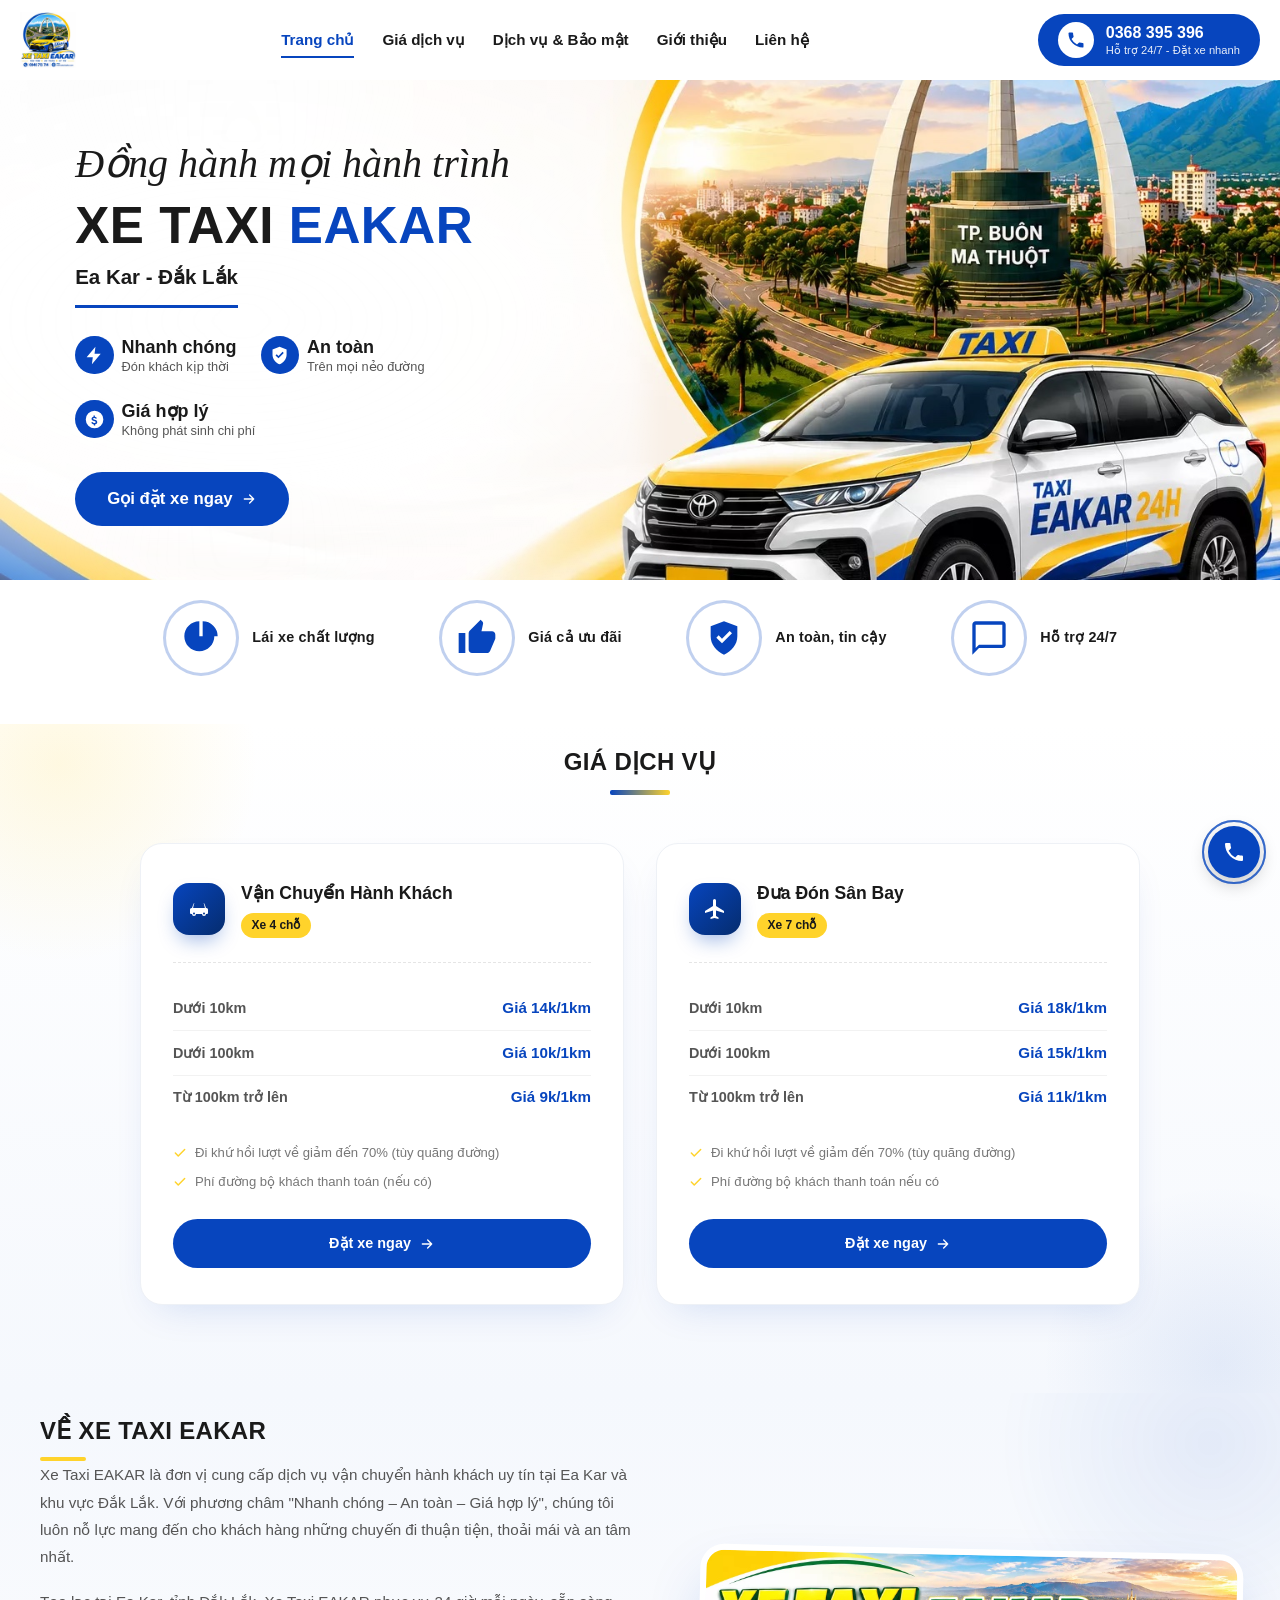
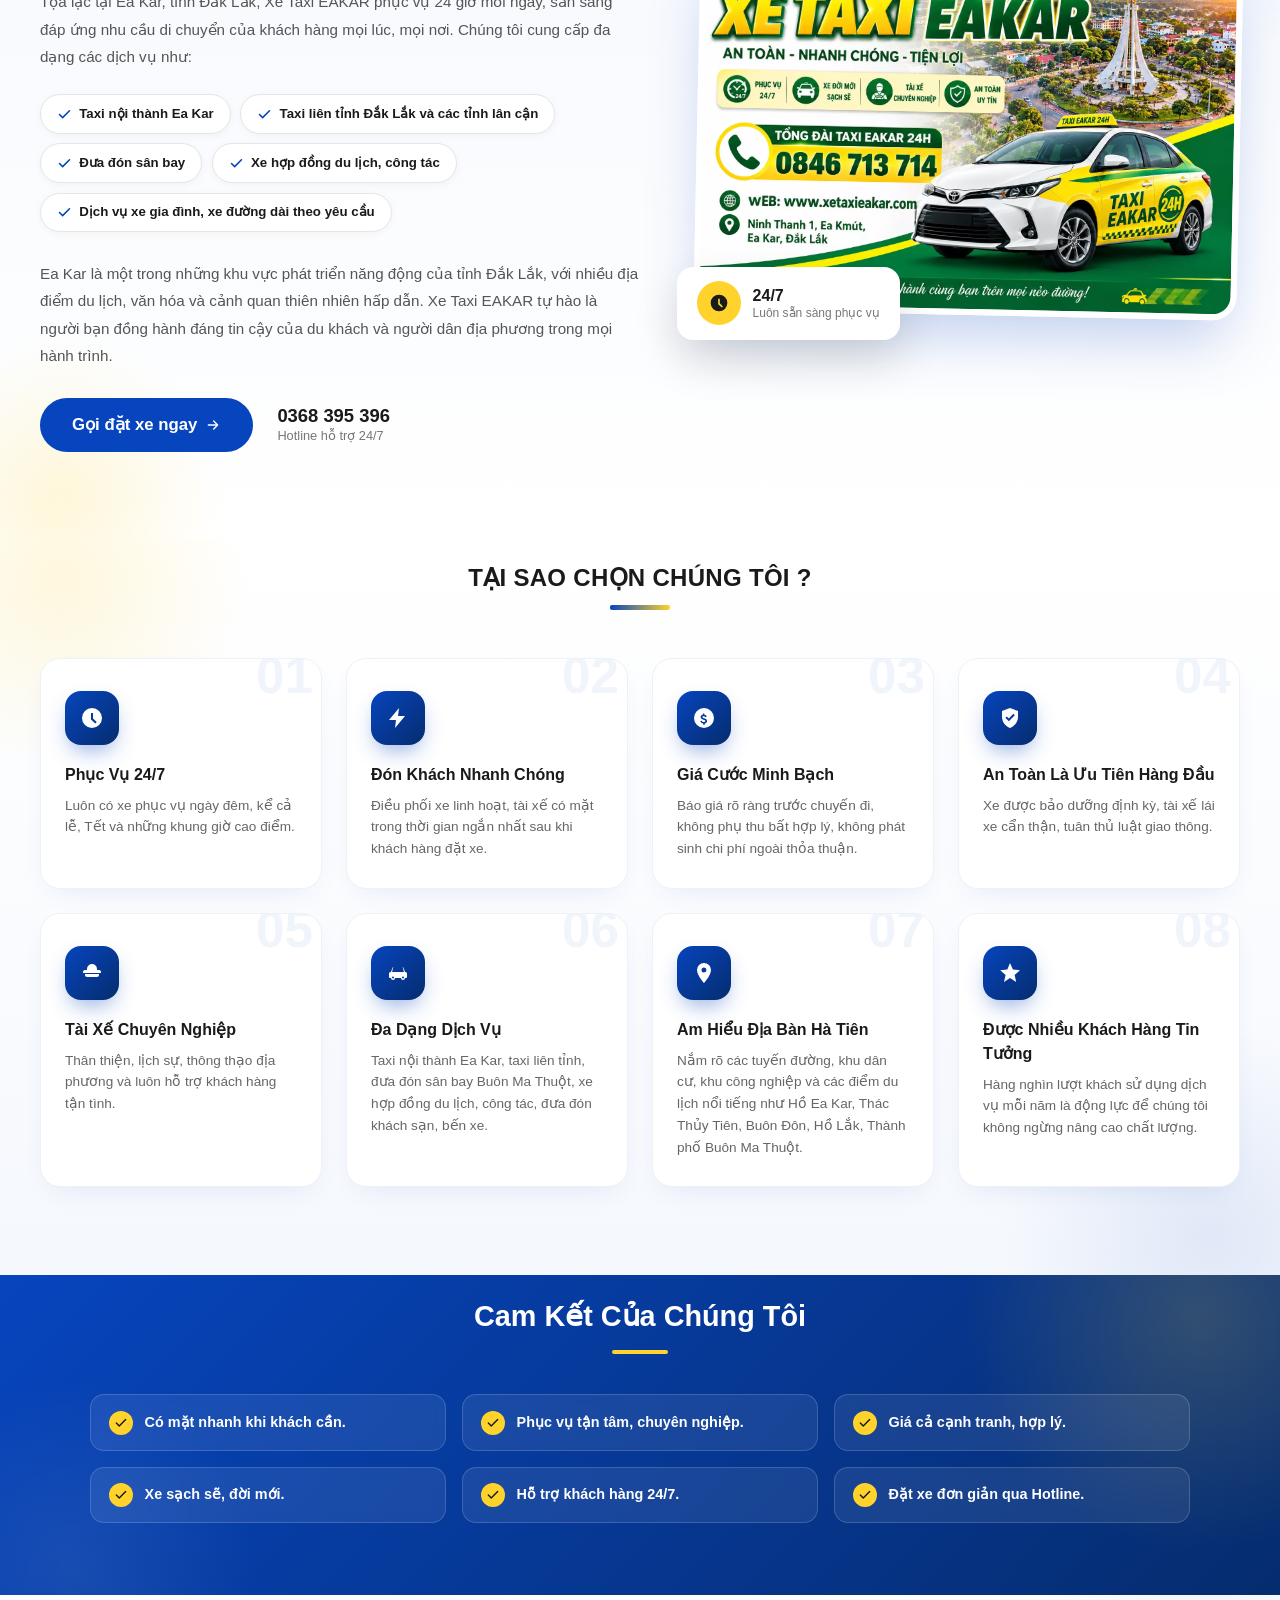
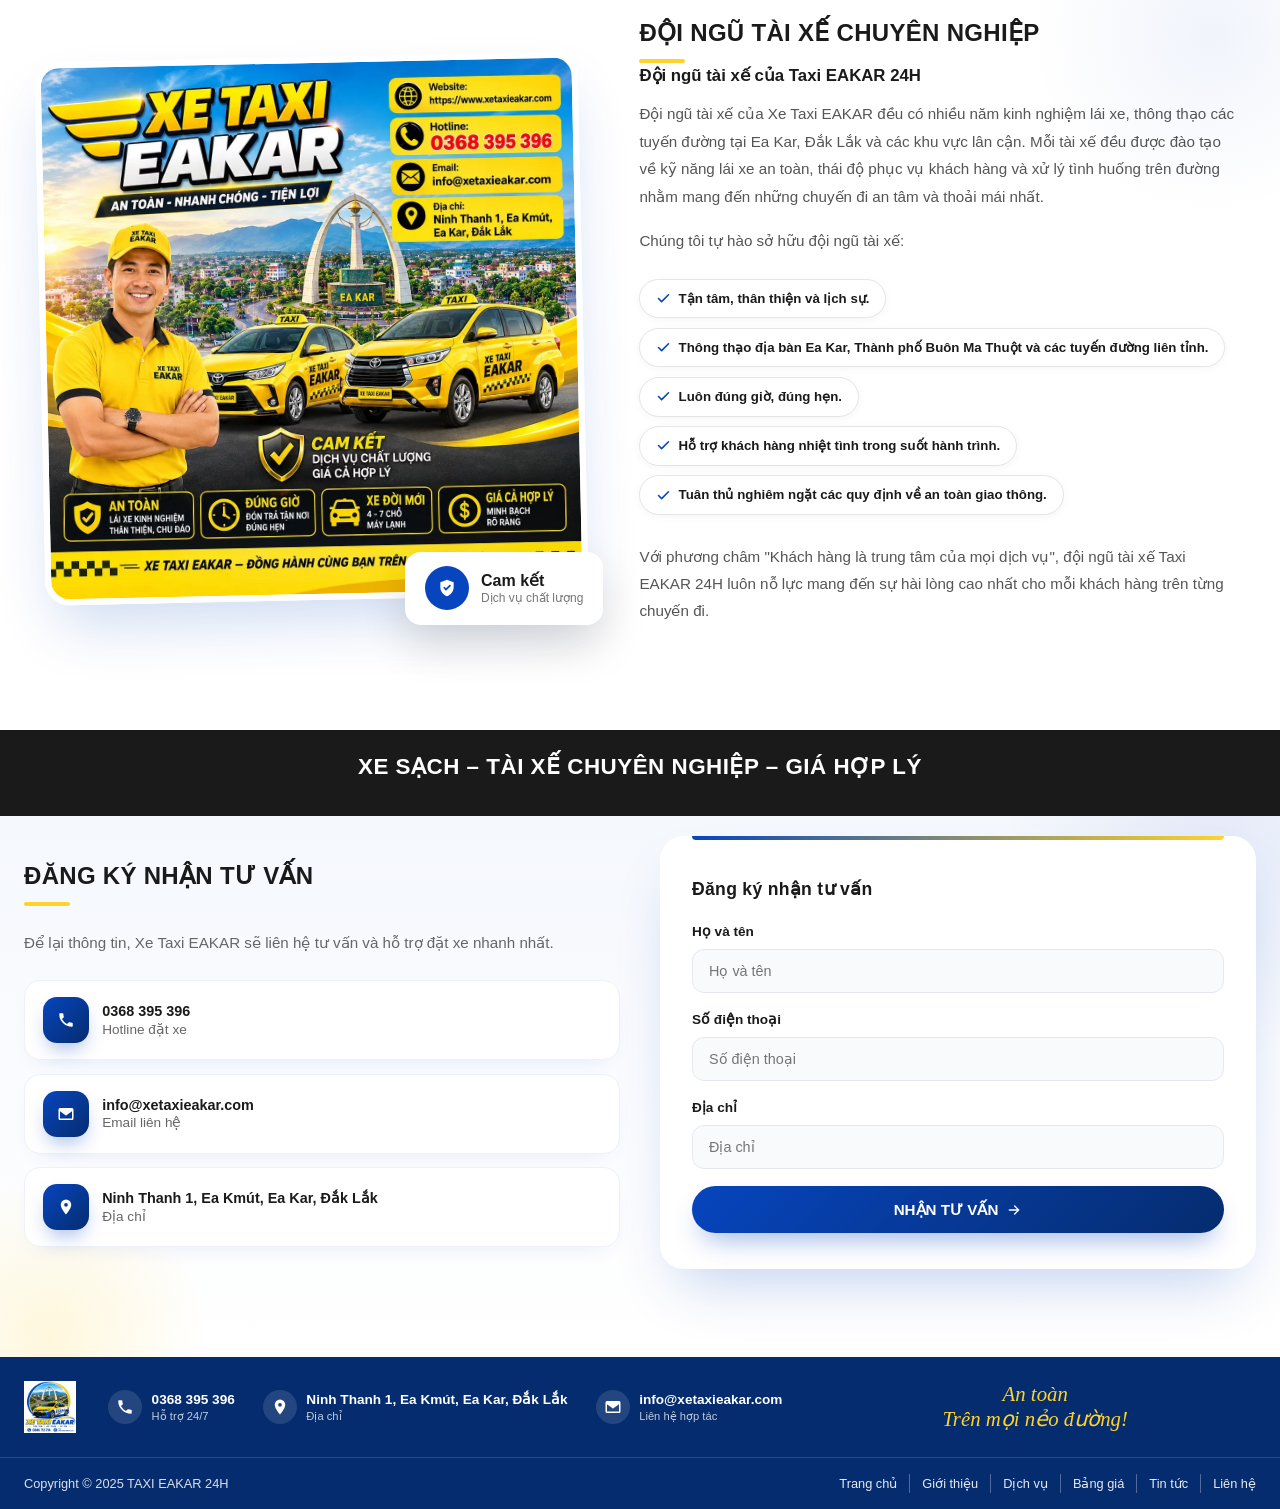
==== html/index.html @ 2fc4f5da "refactor: update navigation links to clean URLs and add Vercel configuration" ====
<!DOCTYPE html>
<html lang="vi">
<head>
  <meta charset="UTF-8">
  <meta name="viewport" content="width=device-width, initial-scale=1.0">
  <title>Xe Taxi Eakar - Đặt Xe Nhanh 24/7 | Taxi Gò Công</title>
  <meta name="description" content="Xe Taxi Eakar cung cấp dịch vụ taxi giá rẻ, taxi nội thành, taxi liên tỉnh, đưa đón sân bay và xe hợp đồng tại Ea Kar, Đắk Lắk. Phục vụ 24/7 với đội ngũ tài xế chuyên nghiệp, xe sạch sẽ, giá cước minh bạch. Gọi ngay 0368 395 396 để đặt xe nhanh chóng và an toàn.">
  <link rel="icon" href="assets/icons/favicon.ico" sizes="any">
  <link rel="icon" type="image/png" sizes="32x32" href="assets/icons/favicon-32x32.png">
  <link rel="icon" type="image/png" sizes="16x16" href="assets/icons/favicon-16x16.png">
  <link rel="stylesheet" href="style.css">
</head>
<body>

  <!-- ==========================================
       HEADER — Taxi Gò Công (taxigocongdongthap.com), exact reproduction
       ========================================== -->
  <header class="site-header">
    <div class="header-inner">
      <a href="/" class="logo">
        <img
          src="assets/icons/logo-xetaxieakar.png"
          alt="Xe Taxi Eakar"
          class="logo-icon"
        />
      </a>

      <nav class="main-nav" id="main-nav">
        <button type="button" class="nav-close" aria-label="Đóng menu">
          <svg viewBox="0 0 24 24" width="20" height="20" fill="none" stroke="currentColor" stroke-width="2" stroke-linecap="round"><path d="M6 6l12 12M18 6L6 18"></path></svg>
        </button>
        <ul>
          <li><a href="#" class="active">Trang chủ</a></li>
          <li><a href="/gia-dich-vu">Giá dịch vụ</a></li>
          <li><a href="/dich-vu-bao-mat">Dịch vụ &amp; Bảo mật</a></li>
          <li><a href="/gioi-thieu">Giới thiệu</a></li>
          <li><a href="/lien-he">Liên hệ</a></li>
        </ul>
      </nav>

      <div class="nav-overlay" id="navOverlay"></div>

      <a href="tel:0368395396" class="contact-btn">
        <span class="contact-icon">
          <svg viewBox="0 0 24 24" width="20" height="20" fill="currentColor" aria-hidden="true">
            <path d="M6.62 10.79a15.05 15.05 0 0 0 6.59 6.59l2.2-2.2a1 1 0 0 1 1.01-.24 11.36 11.36 0 0 0 3.57.57 1 1 0 0 1 1 1V20a1 1 0 0 1-1 1A17 17 0 0 1 3 4a1 1 0 0 1 1-1h3.5a1 1 0 0 1 1 1 11.36 11.36 0 0 0 .57 3.57 1 1 0 0 1-.25 1.01z" />
          </svg>
        </span>
        <span class="contact-text">
          <strong>0368 395 396</strong>
          <small>Hỗ trợ 24/7 - Đặt xe nhanh</small>
        </span>
      </a>

      <a href="tel:0368395396" class="contact-btn-mobile" aria-label="Gọi 0368 395 396">
        <svg viewBox="0 0 24 24" width="18" height="18" fill="currentColor" aria-hidden="true">
          <path d="M6.62 10.79a15.05 15.05 0 0 0 6.59 6.59l2.2-2.2a1 1 0 0 1 1.01-.24 11.36 11.36 0 0 0 3.57.57 1 1 0 0 1 1 1V20a1 1 0 0 1-1 1A17 17 0 0 1 3 4a1 1 0 0 1 1-1h3.5a1 1 0 0 1 1 1 11.36 11.36 0 0 0 .57 3.57 1 1 0 0 1-.25 1.01z" />
        </svg>
        <span class="contact-btn-mobile-text">0368 395 396</span>
      </a>

      <button class="nav-toggle" type="button" aria-label="Mở menu" aria-controls="main-nav" aria-expanded="false">
        <svg viewBox="0 0 24 24" width="24" height="24" fill="currentColor" aria-hidden="true">
          <path d="M3 6h18v2H3zM3 11h18v2H3zM3 16h18v2H3z" />
        </svg>
      </button>
    </div>
  </header>

  <!-- ==========================================
       MAIN CONTENT — Xe Taxi Eakar content (xetaxieakar.com), styled with Taxi Gò Công's design
       ========================================== -->
  <main>

    <section class="eakar-hero">
      <div class="hero-inner">
        <div class="hero-content">
          <span class="hero-kicker">Đồng hành mọi hành trình</span>
          <h1 class="hero-title">
            <span class="hero-title-dark">XE TAXI</span>
            <span class="hero-title-primary">EAKAR</span>
          </h1>
          <span class="hero-subtitle">Ea Kar - Đắk Lắk</span>

          <div class="hero-features">
            <div class="hero-feature">
              <span class="hero-feature-icon">
                <svg viewBox="0 0 24 24" fill="currentColor" aria-hidden="true">
                  <path d="M13 2L3 14h7l-1 8 10-12h-7l1-8z" />
                </svg>
              </span>
              <span class="hero-feature-text">
                <strong>Nhanh chóng</strong>
                <span>Đón khách kịp thời</span>
              </span>
            </div>
            <div class="hero-feature">
              <span class="hero-feature-icon">
                <svg viewBox="0 0 24 24" fill="currentColor" aria-hidden="true">
                  <path d="M12 2l8 3v6c0 5-3.5 9-8 11-4.5-2-8-6-8-11V5l8-3zm-1.2 13.2l6-6-1.4-1.4-4.6 4.6-2-2-1.4 1.4z" />
                </svg>
              </span>
              <span class="hero-feature-text">
                <strong>An toàn</strong>
                <span>Trên mọi nẻo đường</span>
              </span>
            </div>
            <div class="hero-feature">
              <span class="hero-feature-icon">
                <svg viewBox="0 0 24 24" fill="currentColor" aria-hidden="true">
                  <path d="M12 2a10 10 0 1 0 0 20 10 10 0 0 0 0-20zm.75 15.5v1.25h-1.5V17.5c-1.36-.18-2.5-.94-2.99-2.16l1.4-.58c.34.79 1.06 1.24 2.09 1.24.9 0 1.55-.4 1.55-1.08 0-.65-.5-.94-1.79-1.28-1.72-.45-2.9-1.06-2.9-2.62 0-1.2.9-2.06 2.24-2.3V7.5h1.5v1.24c1.13.19 1.98.82 2.4 1.78l-1.37.63c-.3-.63-.86-1-1.66-1-.83 0-1.36.38-1.36.95 0 .58.5.83 1.75 1.16 1.83.48 2.94 1.13 2.94 2.72 0 1.28-.95 2.2-2.3 2.42z" />
                </svg>
              </span>
              <span class="hero-feature-text">
                <strong>Giá hợp lý</strong>
                <span>Không phát sinh chi phí</span>
              </span>
            </div>
          </div>

          <a href="tel:0368395396" class="hero-cta">
            Gọi đặt xe ngay
            <svg viewBox="0 0 24 24" width="16" height="16" fill="none" stroke="currentColor" stroke-width="2" stroke-linecap="round" stroke-linejoin="round" aria-hidden="true">
              <path d="M5 12h14M13 6l6 6-6 6" />
            </svg>
          </a>
        </div>
      </div>
    </section>


    <section class="features-strip no-overlap">
      <div class="features-strip-inner">
        <div class="feature-item">
          <span class="feature-icon">
            <svg viewBox="0 0 24 24" width="40" height="40" fill="currentColor" aria-hidden="true">
              <path d="M11 2v9h9c0 4.97-4.03 9-9 9s-9-4.03-9-9 4.03-9 9-9zm2 0a9 9 0 0 1 9 9h-9V2z" />
            </svg>
          </span>
          <span class="feature-text">
            <strong>Lái xe chất lượng</strong>
          </span>
        </div>

        <div class="feature-item">
          <span class="feature-icon">
            <svg viewBox="0 0 24 24" width="40" height="40" fill="currentColor" aria-hidden="true">
              <path d="M1 21h4V9H1v12zm22-11c0-1.1-.9-2-2-2h-6.31l.95-4.57.03-.32c0-.41-.17-.79-.44-1.06L14.17 1 7.59 7.59C7.22 7.95 7 8.45 7 9v10c0 1.1.9 2 2 2h9c.83 0 1.54-.5 1.84-1.22l3.02-7.05c.09-.23.14-.47.14-.73v-2z" />
            </svg>
          </span>
          <span class="feature-text">
            <strong>Giá cả ưu đãi</strong>
          </span>
        </div>

        <div class="feature-item">
          <span class="feature-icon">
            <svg viewBox="0 0 24 24" width="40" height="40" fill="currentColor" aria-hidden="true">
              <path d="M12 2l8 3v6c0 5-3.5 9-8 11-4.5-2-8-6-8-11V5l8-3zm-1.2 13.2l6-6-1.4-1.4-4.6 4.6-2-2-1.4 1.4z" />
            </svg>
          </span>
          <span class="feature-text">
            <strong>An toàn, tin cậy</strong>
          </span>
        </div>

        <div class="feature-item">
          <span class="feature-icon">
            <svg viewBox="0 0 24 24" width="40" height="40" fill="currentColor" aria-hidden="true">
              <path d="M20 2H4c-1.1 0-2 .9-2 2v18l4-4h14c1.1 0 2-.9 2-2V4c0-1.1-.9-2-2-2zm0 14H6l-2 2V4h16v12z" />
            </svg>
          </span>
          <span class="feature-text">
            <strong>Hỗ trợ 24/7</strong>
          </span>
        </div>
      </div>
    </section>

    <section class="price-cards" id="gia-dich-vu">
      <div class="about-inner">
        <div class="section-heading why-us-heading">
          <h2 class="section-title">GIÁ DỊCH VỤ</h2>
          <span class="section-title-bar"></span>
        </div>

        <div class="price-cards-grid">
          <div class="price-card">
            <div class="price-card-head">
              <span class="price-card-icon">
                <svg viewBox="0 0 24 24" width="24" height="24" fill="currentColor" aria-hidden="true">
                  <path d="M5 11l1.2-3.6A2 2 0 0 1 8.1 6h7.8a2 2 0 0 1 1.9 1.4L19 11h.5A1.5 1.5 0 0 1 21 12.5V16a1 1 0 0 1-1 1h-1a2 2 0 1 1-4 0H9a2 2 0 1 1-4 0H4a1 1 0 0 1-1-1v-3.5A1.5 1.5 0 0 1 4.5 11H5zm2.2-5-1.1 5h11.8l-1.1-5H7.2zM7 15.5a1 1 0 1 0 0 2 1 1 0 0 0 0-2zm10 0a1 1 0 1 0 0 2 1 1 0 0 0 0-2z" />
                </svg>
              </span>
              <div>
                <h3>Vận Chuyển Hành Khách</h3>
                <span class="price-vehicle">Xe 4 chỗ</span>
              </div>
            </div>

            <ul class="price-tiers">
              <li class="price-tier">
                <span class="price-tier-label">Dưới 10km</span>
                <span class="price-tier-value">Giá 14k/1km</span>
              </li>
              <li class="price-tier">
                <span class="price-tier-label">Dưới 100km</span>
                <span class="price-tier-value">Giá 10k/1km</span>
              </li>
              <li class="price-tier">
                <span class="price-tier-label">Từ 100km trở lên</span>
                <span class="price-tier-value">Giá 9k/1km</span>
              </li>
            </ul>

            <ul class="price-notes">
              <li>
                <svg viewBox="0 0 24 24" width="14" height="14" fill="none" stroke="currentColor" stroke-width="2.5" stroke-linecap="round" stroke-linejoin="round" aria-hidden="true"><path d="M20 6L9 17l-5-5" /></svg>
                Đi khứ hồi lượt về giảm đến 70% (tùy quãng đường)
              </li>
              <li>
                <svg viewBox="0 0 24 24" width="14" height="14" fill="none" stroke="currentColor" stroke-width="2.5" stroke-linecap="round" stroke-linejoin="round" aria-hidden="true"><path d="M20 6L9 17l-5-5" /></svg>
                Phí đường bộ khách thanh toán (nếu có)
              </li>
            </ul>

            <a href="tel:0368395396" class="price-card-cta">
              Đặt xe ngay
              <svg viewBox="0 0 24 24" width="16" height="16" fill="none" stroke="currentColor" stroke-width="2" stroke-linecap="round" stroke-linejoin="round" aria-hidden="true"><path d="M5 12h14M13 6l6 6-6 6" /></svg>
            </a>
          </div>

          <div class="price-card">
            <div class="price-card-head">
              <span class="price-card-icon">
                <svg viewBox="0 0 24 24" width="24" height="24" fill="currentColor" aria-hidden="true">
                  <path d="M21 16v-2l-8-5V3.5a1.5 1.5 0 0 0-3 0V9l-8 5v2l8-2.5V19l-2.5 1.5V22l4-1 4 1v-1.5L13 19v-5.5l8 2.5z" />
                </svg>
              </span>
              <div>
                <h3>Đưa Đón Sân Bay</h3>
                <span class="price-vehicle">Xe 7 chỗ</span>
              </div>
            </div>

            <ul class="price-tiers">
              <li class="price-tier">
                <span class="price-tier-label">Dưới 10km</span>
                <span class="price-tier-value">Giá 18k/1km</span>
              </li>
              <li class="price-tier">
                <span class="price-tier-label">Dưới 100km</span>
                <span class="price-tier-value">Giá 15k/1km</span>
              </li>
              <li class="price-tier">
                <span class="price-tier-label">Từ 100km trở lên</span>
                <span class="price-tier-value">Giá 11k/1km</span>
              </li>
            </ul>

            <ul class="price-notes">
              <li>
                <svg viewBox="0 0 24 24" width="14" height="14" fill="none" stroke="currentColor" stroke-width="2.5" stroke-linecap="round" stroke-linejoin="round" aria-hidden="true"><path d="M20 6L9 17l-5-5" /></svg>
                Đi khứ hồi lượt về giảm đến 70% (tùy quãng đường)
              </li>
              <li>
                <svg viewBox="0 0 24 24" width="14" height="14" fill="none" stroke="currentColor" stroke-width="2.5" stroke-linecap="round" stroke-linejoin="round" aria-hidden="true"><path d="M20 6L9 17l-5-5" /></svg>
                Phí đường bộ khách thanh toán nếu có
              </li>
            </ul>

            <a href="tel:0368395396" class="price-card-cta">
              Đặt xe ngay
              <svg viewBox="0 0 24 24" width="16" height="16" fill="none" stroke="currentColor" stroke-width="2" stroke-linecap="round" stroke-linejoin="round" aria-hidden="true"><path d="M5 12h14M13 6l6 6-6 6" /></svg>
            </a>
          </div>
        </div>
      </div>
    </section>

    <section class="intro-section" id="ve-chung-toi">
      <div class="intro-inner">
        <div class="intro-grid">
          <div class="intro-text">
            <div class="section-heading">
              <h2 class="section-title">VỀ XE TAXI EAKAR</h2>
              <span class="section-title-bar"></span>
            </div>

            <p>Xe Taxi EAKAR là đơn vị cung cấp dịch vụ vận chuyển hành khách uy tín tại Ea Kar và khu vực Đắk Lắk. Với phương châm "Nhanh chóng – An toàn – Giá hợp lý", chúng tôi luôn nỗ lực mang đến cho khách hàng những chuyến đi thuận tiện, thoải mái và an tâm nhất.</p>

            <p>Tọa lạc tại Ea Kar, tỉnh Đắk Lắk, Xe Taxi EAKAR phục vụ 24 giờ mỗi ngày, sẵn sàng đáp ứng nhu cầu di chuyển của khách hàng mọi lúc, mọi nơi. Chúng tôi cung cấp đa dạng các dịch vụ như:</p>

            <div class="intro-services">
              <span class="intro-service-chip">
                <svg viewBox="0 0 24 24" width="15" height="15" fill="none" stroke="currentColor" stroke-width="2.5" stroke-linecap="round" stroke-linejoin="round" aria-hidden="true"><path d="M20 6L9 17l-5-5" /></svg>
                Taxi nội thành Ea Kar
              </span>
              <span class="intro-service-chip">
                <svg viewBox="0 0 24 24" width="15" height="15" fill="none" stroke="currentColor" stroke-width="2.5" stroke-linecap="round" stroke-linejoin="round" aria-hidden="true"><path d="M20 6L9 17l-5-5" /></svg>
                Taxi liên tỉnh Đắk Lắk và các tỉnh lân cận
              </span>
              <span class="intro-service-chip">
                <svg viewBox="0 0 24 24" width="15" height="15" fill="none" stroke="currentColor" stroke-width="2.5" stroke-linecap="round" stroke-linejoin="round" aria-hidden="true"><path d="M20 6L9 17l-5-5" /></svg>
                Đưa đón sân bay
              </span>
              <span class="intro-service-chip">
                <svg viewBox="0 0 24 24" width="15" height="15" fill="none" stroke="currentColor" stroke-width="2.5" stroke-linecap="round" stroke-linejoin="round" aria-hidden="true"><path d="M20 6L9 17l-5-5" /></svg>
                Xe hợp đồng du lịch, công tác
              </span>
              <span class="intro-service-chip">
                <svg viewBox="0 0 24 24" width="15" height="15" fill="none" stroke="currentColor" stroke-width="2.5" stroke-linecap="round" stroke-linejoin="round" aria-hidden="true"><path d="M20 6L9 17l-5-5" /></svg>
                Dịch vụ xe gia đình, xe đường dài theo yêu cầu
              </span>
            </div>

            <p>Ea Kar là một trong những khu vực phát triển năng động của tỉnh Đắk Lắk, với nhiều địa điểm du lịch, văn hóa và cảnh quan thiên nhiên hấp dẫn. Xe Taxi EAKAR tự hào là người bạn đồng hành đáng tin cậy của du khách và người dân địa phương trong mọi hành trình.</p>

            <div class="intro-cta-row">
              <a href="tel:0368395396" class="hero-cta">
                Gọi đặt xe ngay
                <svg viewBox="0 0 24 24" width="16" height="16" fill="none" stroke="currentColor" stroke-width="2" stroke-linecap="round" stroke-linejoin="round" aria-hidden="true">
                  <path d="M5 12h14M13 6l6 6-6 6" />
                </svg>
              </a>
              <span class="intro-cta-note">
                <strong>0368 395 396</strong>
                <span>Hotline hỗ trợ 24/7</span>
              </span>
            </div>
          </div>

          <div class="intro-media">
            <div class="intro-media-frame">
              <img src="assets/images/pagea-about-banner.jpg" alt="Xe Taxi Eakar - Taxi Eakar 24H">
            </div>
            <div class="intro-badge">
              <span class="intro-badge-icon">
                <svg viewBox="0 0 24 24" width="20" height="20" fill="currentColor" aria-hidden="true">
                  <path d="M12 2a10 10 0 1 0 0 20 10 10 0 0 0 0-20zm1 5v5.41l3.71 3.71-1.41 1.41L11 13.41V7h2z" />
                </svg>
              </span>
              <span class="intro-badge-text">
                <strong>24/7</strong>
                <span>Luôn sẵn sàng phục vụ</span>
              </span>
            </div>
          </div>
        </div>
      </div>
    </section>

    <section class="why-us">
      <div class="about-inner">
        <div class="section-heading why-us-heading">
          <h2 class="section-title">TẠI SAO CHỌN CHÚNG TÔI ?</h2>
          <span class="section-title-bar"></span>
        </div>

        <div class="why-us-grid">
          <div class="why-us-card">
            <span class="why-us-icon">
              <svg viewBox="0 0 24 24" width="24" height="24" fill="currentColor" aria-hidden="true">
                <path d="M12 2a10 10 0 1 0 0 20 10 10 0 0 0 0-20zm1 5v5.41l3.71 3.71-1.41 1.41L11 13.41V7h2z" />
              </svg>
            </span>
            <h3>Phục Vụ 24/7</h3>
            <p>Luôn có xe phục vụ ngày đêm, kể cả lễ, Tết và những khung giờ cao điểm.</p>
          </div>
          <div class="why-us-card">
            <span class="why-us-icon">
              <svg viewBox="0 0 24 24" width="24" height="24" fill="currentColor" aria-hidden="true">
                <path d="M13 2L3 14h7l-1 8 10-12h-7l1-8z" />
              </svg>
            </span>
            <h3>Đón Khách Nhanh Chóng</h3>
            <p>Điều phối xe linh hoạt, tài xế có mặt trong thời gian ngắn nhất sau khi khách hàng đặt xe.</p>
          </div>
          <div class="why-us-card">
            <span class="why-us-icon">
              <svg viewBox="0 0 24 24" width="24" height="24" fill="currentColor" aria-hidden="true">
                <path d="M12 2a10 10 0 1 0 0 20 10 10 0 0 0 0-20zm.75 15.5v1.25h-1.5V17.5c-1.36-.18-2.5-.94-2.99-2.16l1.4-.58c.34.79 1.06 1.24 2.09 1.24.9 0 1.55-.4 1.55-1.08 0-.65-.5-.94-1.79-1.28-1.72-.45-2.9-1.06-2.9-2.62 0-1.2.9-2.06 2.24-2.3V7.5h1.5v1.24c1.13.19 1.98.82 2.4 1.78l-1.37.63c-.3-.63-.86-1-1.66-1-.83 0-1.36.38-1.36.95 0 .58.5.83 1.75 1.16 1.83.48 2.94 1.13 2.94 2.72 0 1.28-.95 2.2-2.3 2.42z" />
              </svg>
            </span>
            <h3>Giá Cước Minh Bạch</h3>
            <p>Báo giá rõ ràng trước chuyến đi, không phụ thu bất hợp lý, không phát sinh chi phí ngoài thỏa thuận.</p>
          </div>
          <div class="why-us-card">
            <span class="why-us-icon">
              <svg viewBox="0 0 24 24" width="24" height="24" fill="currentColor" aria-hidden="true">
                <path d="M12 2l8 3v6c0 5-3.5 9-8 11-4.5-2-8-6-8-11V5l8-3zm-1.2 13.2l6-6-1.4-1.4-4.6 4.6-2-2-1.4 1.4z" />
              </svg>
            </span>
            <h3>An Toàn Là Ưu Tiên Hàng Đầu</h3>
            <p>Xe được bảo dưỡng định kỳ, tài xế lái xe cẩn thận, tuân thủ luật giao thông.</p>
          </div>
          <div class="why-us-card">
            <span class="why-us-icon">
              <svg viewBox="0 0 24 24" width="24" height="24" fill="currentColor" aria-hidden="true">
                <path d="M12 3a5 5 0 0 0-5 5v1H5a2 2 0 0 0-2 2v1h18v-1a2 2 0 0 0-2-2h-2V8a5 5 0 0 0-5-5zM5 13v1a2 2 0 0 0 2 2h10a2 2 0 0 0 2-2v-1H5z" />
              </svg>
            </span>
            <h3>Tài Xế Chuyên Nghiệp</h3>
            <p>Thân thiện, lịch sự, thông thạo địa phương và luôn hỗ trợ khách hàng tận tình.</p>
          </div>
          <div class="why-us-card">
            <span class="why-us-icon">
              <svg viewBox="0 0 24 24" width="24" height="24" fill="currentColor" aria-hidden="true">
                <path d="M5 11l1.2-3.6A2 2 0 0 1 8.1 6h7.8a2 2 0 0 1 1.9 1.4L19 11h.5A1.5 1.5 0 0 1 21 12.5V16a1 1 0 0 1-1 1h-1a2 2 0 1 1-4 0H9a2 2 0 1 1-4 0H4a1 1 0 0 1-1-1v-3.5A1.5 1.5 0 0 1 4.5 11H5zm2.2-5-1.1 5h11.8l-1.1-5H7.2zM7 15.5a1 1 0 1 0 0 2 1 1 0 0 0 0-2zm10 0a1 1 0 1 0 0 2 1 1 0 0 0 0-2z" />
              </svg>
            </span>
            <h3>Đa Dạng Dịch Vụ</h3>
            <p>Taxi nội thành Ea Kar, taxi liên tỉnh, đưa đón sân bay Buôn Ma Thuột, xe hợp đồng du lịch, công tác, đưa đón khách sạn, bến xe.</p>
          </div>
          <div class="why-us-card">
            <span class="why-us-icon">
              <svg viewBox="0 0 24 24" width="24" height="24" fill="currentColor" aria-hidden="true">
                <path d="M12 2a7 7 0 0 0-7 7c0 5.25 7 13 7 13s7-7.75 7-13a7 7 0 0 0-7-7zm0 9.5A2.5 2.5 0 1 1 12 6.5a2.5 2.5 0 0 1 0 5z" />
              </svg>
            </span>
            <h3>Am Hiểu Địa Bàn Hà Tiên</h3>
            <p>Nắm rõ các tuyến đường, khu dân cư, khu công nghiệp và các điểm du lịch nổi tiếng như Hồ Ea Kar, Thác Thủy Tiên, Buôn Đôn, Hồ Lắk, Thành phố Buôn Ma Thuột.</p>
          </div>
          <div class="why-us-card">
            <span class="why-us-icon">
              <svg viewBox="0 0 24 24" width="24" height="24" fill="currentColor" aria-hidden="true">
                <path d="M12 2l2.9 6.6 7.1.6-5.4 4.7 1.6 7-6.2-3.8L6 21l1.6-7L2.2 9.2l7.1-.6L12 2z" />
              </svg>
            </span>
            <h3>Được Nhiều Khách Hàng Tin Tưởng</h3>
            <p>Hàng nghìn lượt khách sử dụng dịch vụ mỗi năm là động lực để chúng tôi không ngừng nâng cao chất lượng.</p>
          </div>
        </div>
      </div>
    </section>

    <section class="commitment">
      <div class="commitment-inner">
        <h2>Cam Kết Của Chúng Tôi</h2>
        <span class="commitment-bar"></span>
        <ul class="commitment-list">
          <li><svg viewBox="0 0 24 24" width="16" height="16" fill="none" stroke="currentColor" stroke-width="2.5" stroke-linecap="round" stroke-linejoin="round" aria-hidden="true"><path d="M20 6L9 17l-5-5" /></svg> Có mặt nhanh khi khách cần.</li>
          <li><svg viewBox="0 0 24 24" width="16" height="16" fill="none" stroke="currentColor" stroke-width="2.5" stroke-linecap="round" stroke-linejoin="round" aria-hidden="true"><path d="M20 6L9 17l-5-5" /></svg> Phục vụ tận tâm, chuyên nghiệp.</li>
          <li><svg viewBox="0 0 24 24" width="16" height="16" fill="none" stroke="currentColor" stroke-width="2.5" stroke-linecap="round" stroke-linejoin="round" aria-hidden="true"><path d="M20 6L9 17l-5-5" /></svg> Giá cả cạnh tranh, hợp lý.</li>
          <li><svg viewBox="0 0 24 24" width="16" height="16" fill="none" stroke="currentColor" stroke-width="2.5" stroke-linecap="round" stroke-linejoin="round" aria-hidden="true"><path d="M20 6L9 17l-5-5" /></svg> Xe sạch sẽ, đời mới.</li>
          <li><svg viewBox="0 0 24 24" width="16" height="16" fill="none" stroke="currentColor" stroke-width="2.5" stroke-linecap="round" stroke-linejoin="round" aria-hidden="true"><path d="M20 6L9 17l-5-5" /></svg> Hỗ trợ khách hàng 24/7.</li>
          <li><svg viewBox="0 0 24 24" width="16" height="16" fill="none" stroke="currentColor" stroke-width="2.5" stroke-linecap="round" stroke-linejoin="round" aria-hidden="true"><path d="M20 6L9 17l-5-5" /></svg> Đặt xe đơn giản qua Hotline.</li>
        </ul>
      </div>
    </section>


    <section class="team-section">
      <div class="team-inner">
        <div class="team-grid">
          <div class="team-media">
            <div class="team-media-frame">
              <img src="assets/images/pagea-team-banner.jpg" alt="Đội ngũ tài xế Taxi EAKAR 24H">
            </div>
            <div class="team-badge">
              <span class="team-badge-icon">
                <svg viewBox="0 0 24 24" width="20" height="20" fill="currentColor" aria-hidden="true">
                  <path d="M12 2l8 3v6c0 5-3.5 9-8 11-4.5-2-8-6-8-11V5l8-3zm-1.2 13.2l6-6-1.4-1.4-4.6 4.6-2-2-1.4 1.4z" />
                </svg>
              </span>
              <span class="team-badge-text">
                <strong>Cam kết</strong>
                <span>Dịch vụ chất lượng</span>
              </span>
            </div>
          </div>

          <div class="team-text">
            <div class="section-heading">
              <h2 class="section-title">ĐỘI NGŨ TÀI XẾ CHUYÊN NGHIỆP</h2>
              <span class="section-title-bar"></span>
            </div>

            <h3 class="team-subtitle">Đội ngũ tài xế của Taxi EAKAR 24H</h3>

            <p>Đội ngũ tài xế của Xe Taxi EAKAR đều có nhiều năm kinh nghiệm lái xe, thông thạo các tuyến đường tại Ea Kar, Đắk Lắk và các khu vực lân cận. Mỗi tài xế đều được đào tạo về kỹ năng lái xe an toàn, thái độ phục vụ khách hàng và xử lý tình huống trên đường nhằm mang đến những chuyến đi an tâm và thoải mái nhất.</p>

            <p>Chúng tôi tự hào sở hữu đội ngũ tài xế:</p>

            <div class="intro-services">
              <span class="intro-service-chip">
                <svg viewBox="0 0 24 24" width="15" height="15" fill="none" stroke="currentColor" stroke-width="2.5" stroke-linecap="round" stroke-linejoin="round" aria-hidden="true"><path d="M20 6L9 17l-5-5" /></svg>
                Tận tâm, thân thiện và lịch sự.
              </span>
              <span class="intro-service-chip">
                <svg viewBox="0 0 24 24" width="15" height="15" fill="none" stroke="currentColor" stroke-width="2.5" stroke-linecap="round" stroke-linejoin="round" aria-hidden="true"><path d="M20 6L9 17l-5-5" /></svg>
                Thông thạo địa bàn Ea Kar, Thành phố Buôn Ma Thuột và các tuyến đường liên tỉnh.
              </span>
              <span class="intro-service-chip">
                <svg viewBox="0 0 24 24" width="15" height="15" fill="none" stroke="currentColor" stroke-width="2.5" stroke-linecap="round" stroke-linejoin="round" aria-hidden="true"><path d="M20 6L9 17l-5-5" /></svg>
                Luôn đúng giờ, đúng hẹn.
              </span>
              <span class="intro-service-chip">
                <svg viewBox="0 0 24 24" width="15" height="15" fill="none" stroke="currentColor" stroke-width="2.5" stroke-linecap="round" stroke-linejoin="round" aria-hidden="true"><path d="M20 6L9 17l-5-5" /></svg>
                Hỗ trợ khách hàng nhiệt tình trong suốt hành trình.
              </span>
              <span class="intro-service-chip">
                <svg viewBox="0 0 24 24" width="15" height="15" fill="none" stroke="currentColor" stroke-width="2.5" stroke-linecap="round" stroke-linejoin="round" aria-hidden="true"><path d="M20 6L9 17l-5-5" /></svg>
                Tuân thủ nghiêm ngặt các quy định về an toàn giao thông.
              </span>
            </div>

            <p>Với phương châm "Khách hàng là trung tâm của mọi dịch vụ", đội ngũ tài xế Taxi EAKAR 24H luôn nỗ lực mang đến sự hài lòng cao nhất cho mỗi khách hàng trên từng chuyến đi.</p>
          </div>
        </div>
      </div>
    </section>

    <section class="tagline-banner">
      <p>XE SẠCH – TÀI XẾ CHUYÊN NGHIỆP – GIÁ HỢP LÝ</p>
    </section>

    <section class="contact-page">
      <div class="contact-inner">
        <div class="contact-grid">
          <div class="contact-info">
            <div class="section-heading">
              <h2 class="section-title">ĐĂNG KÝ NHẬN TƯ VẤN</h2>
              <span class="section-title-bar"></span>
            </div>

            <p class="contact-desc">Để lại thông tin, Xe Taxi EAKAR sẽ liên hệ tư vấn và hỗ trợ đặt xe nhanh nhất.</p>

            <div class="contact-detail-list">
              <div class="contact-detail-item">
                <span class="contact-detail-icon">
                  <svg viewBox="0 0 24 24" width="18" height="18" fill="currentColor" aria-hidden="true">
                    <path d="M6.62 10.79a15.05 15.05 0 0 0 6.59 6.59l2.2-2.2a1 1 0 0 1 1.01-.24 11.36 11.36 0 0 0 3.57.57 1 1 0 0 1 1 1V20a1 1 0 0 1-1 1A17 17 0 0 1 3 4a1 1 0 0 1 1-1h3.5a1 1 0 0 1 1 1 11.36 11.36 0 0 0 .57 3.57 1 1 0 0 1-.25 1.01z" />
                  </svg>
                </span>
                <span class="contact-detail-text">
                  <strong>0368 395 396</strong>
                  <span>Hotline đặt xe</span>
                </span>
              </div>

              <div class="contact-detail-item">
                <span class="contact-detail-icon">
                  <svg viewBox="0 0 24 24" width="18" height="18" fill="currentColor" aria-hidden="true">
                    <path d="M4 4h16a2 2 0 0 1 2 2v12a2 2 0 0 1-2 2H4a2 2 0 0 1-2-2V6a2 2 0 0 1 2-2zm0 2.24V6l8 5.99L20 6v-.01L12 12 4 6.24zM4 8.24V18h16V8.24l-7.4 5.55a1 1 0 0 1-1.2 0L4 8.24z" />
                  </svg>
                </span>
                <span class="contact-detail-text">
                  <strong>info@xetaxieakar.com</strong>
                  <span>Email liên hệ</span>
                </span>
              </div>

              <div class="contact-detail-item">
                <span class="contact-detail-icon">
                  <svg viewBox="0 0 24 24" width="18" height="18" fill="currentColor" aria-hidden="true">
                    <path d="M12 2a7 7 0 0 0-7 7c0 5.25 7 13 7 13s7-7.75 7-13a7 7 0 0 0-7-7zm0 9.5A2.5 2.5 0 1 1 12 6.5a2.5 2.5 0 0 1 0 5z" />
                  </svg>
                </span>
                <span class="contact-detail-text">
                  <strong>Ninh Thanh 1, Ea Kmút, Ea Kar, Đắk Lắk</strong>
                  <span>Địa chỉ</span>
                </span>
              </div>
            </div>
          </div>

          <div class="contact-form-wrap">
            <div class="section-heading">
              <h2 class="section-title contact-form-title">Đăng ký nhận tư vấn</h2>
            </div>

            <form class="contact-form" id="dangkyForm" novalidate>
              <div class="form-group">
                <label for="dk-name">Họ và tên</label>
                <input type="text" id="dk-name" name="full_name" placeholder="Họ và tên">
              </div>

              <div class="form-group">
                <label for="dk-phone">Số điện thoại</label>
                <input type="tel" id="dk-phone" name="phone_number" placeholder="Số điện thoại">
              </div>

              <div class="form-group">
                <label for="dk-address">Địa chỉ</label>
                <input type="text" id="dk-address" name="address" placeholder="Địa chỉ">
              </div>

              <button type="submit" class="contact-submit">
                NHẬN TƯ VẤN
                <svg viewBox="0 0 24 24" width="16" height="16" fill="none" stroke="currentColor" stroke-width="2" stroke-linecap="round" stroke-linejoin="round" aria-hidden="true">
                  <path d="M5 12h14M13 6l6 6-6 6" />
                </svg>
              </button>
            </form>
          </div>
        </div>
      </div>
    </section>

  </main>

  <!-- ==========================================
       FOOTER — Taxi Gò Công (taxigocongdongthap.com), exact reproduction
       ========================================== -->
  <footer class="site-footer">
    <div class="footer-top">
      <div class="footer-top-inner">
        <a href="/" class="footer-logo">
          <img src="assets/icons/logo-xetaxieakar.png" alt="Xe Taxi Eakar" class="footer-logo-icon">
        </a>

        <div class="footer-info">
          <div class="footer-info-item">
            <span class="footer-info-icon">
              <svg viewBox="0 0 24 24" width="18" height="18" fill="currentColor" aria-hidden="true">
                <path d="M6.62 10.79a15.05 15.05 0 0 0 6.59 6.59l2.2-2.2a1 1 0 0 1 1.01-.24 11.36 11.36 0 0 0 3.57.57 1 1 0 0 1 1 1V20a1 1 0 0 1-1 1A17 17 0 0 1 3 4a1 1 0 0 1 1-1h3.5a1 1 0 0 1 1 1 11.36 11.36 0 0 0 .57 3.57 1 1 0 0 1-.25 1.01z" />
              </svg>
            </span>
            <span class="footer-info-text">
              <strong>0368 395 396</strong>
              <span>Hỗ trợ 24/7</span>
            </span>
          </div>

          <div class="footer-info-item">
            <span class="footer-info-icon">
              <svg viewBox="0 0 24 24" width="18" height="18" fill="currentColor" aria-hidden="true">
                <path d="M12 2a7 7 0 0 0-7 7c0 5.25 7 13 7 13s7-7.75 7-13a7 7 0 0 0-7-7zm0 9.5A2.5 2.5 0 1 1 12 6.5a2.5 2.5 0 0 1 0 5z" />
              </svg>
            </span>
            <span class="footer-info-text">
              <strong>Ninh Thanh 1, Ea Kmút, Ea Kar, Đắk Lắk</strong>
              <span>Địa chỉ</span>
            </span>
          </div>

          <div class="footer-info-item">
            <span class="footer-info-icon">
              <svg viewBox="0 0 24 24" width="18" height="18" fill="currentColor" aria-hidden="true">
                <path d="M4 4h16a2 2 0 0 1 2 2v12a2 2 0 0 1-2 2H4a2 2 0 0 1-2-2V6a2 2 0 0 1 2-2zm0 2.24V6l8 5.99L20 6v-.01L12 12 4 6.24zM4 8.24V18h16V8.24l-7.4 5.55a1 1 0 0 1-1.2 0L4 8.24z" />
              </svg>
            </span>
            <span class="footer-info-text">
              <strong>info@xetaxieakar.com</strong>
              <span>Liên hệ hợp tác</span>
            </span>
          </div>
        </div>

        <div class="footer-tagline">
          <span class="footer-tagline-line1">An toàn</span>
          <span class="footer-tagline-line2">Trên mọi nẻo đường!</span>
        </div>
      </div>
    </div>

    <div class="footer-bottom">
      <div class="footer-bottom-inner">
        <span class="footer-copy">Copyright © 2025 TAXI EAKAR 24H</span>
        <nav class="footer-nav">
          <a href="/">Trang chủ</a>
          <a href="/gioi-thieu">Giới thiệu</a>
          <a href="/dich-vu-bao-mat">Dịch vụ</a>
          <a href="/gia-dich-vu">Bảng giá</a>
          <a href="#">Tin tức</a>
          <a href="/lien-he">Liên hệ</a>
        </nav>
      </div>
    </div>
  </footer>

  <div class="contact-float">
    <a href="tel:0368395396" class="contact-float-btn contact-float-phone" aria-label="Gọi hotline 0368 395 396">
      <span class="contact-float-icon">
        <svg viewBox="0 0 24 24" width="24" height="24" fill="currentColor" aria-hidden="true">
          <path d="M6.62 10.79a15.05 15.05 0 0 0 6.59 6.59l2.2-2.2a1 1 0 0 1 1.01-.24 11.36 11.36 0 0 0 3.57.57 1 1 0 0 1 1 1V20a1 1 0 0 1-1 1A17 17 0 0 1 3 4a1 1 0 0 1 1-1h3.5a1 1 0 0 1 1 1 11.36 11.36 0 0 0 .57 3.57 1 1 0 0 1-.25 1.01z" />
        </svg>
      </span>
      <span class="contact-float-label">Đặt xe ngay</span>
    </a>
  </div>

  <script src="main.js" defer></script>
</body>
</html>
---- html/style.css ----
/* ==============================================
   1. RESET — Meyer reset (from Site B /css/reset.css)
   ============================================== */
/* http://meyerweb.com/eric/tools/css/reset/
   v2.0 | 20110126
   License: none (public domain)
*/

html, body, div, span, applet, object, iframe,
h1, h2, h3, h4, h5, h6, p, blockquote, pre,
a, abbr, acronym, address, big, cite, code,
del, dfn, em, img, ins, kbd, q, s, samp,
small, strike, strong, sub, sup, tt, var,
b, u, i, center,
dl, dt, dd, ol, ul, li,
fieldset, form, label, legend,
table, caption, tbody, tfoot, thead, tr, th, td,
article, aside, canvas, details, embed,
figure, figcaption, footer, header, hgroup,
menu, nav, output, ruby, section, summary,
time, mark, audio, video {
    margin: 0;
    padding: 0;
    border: 0;
    font-size: 100%;
    font: inherit;
    vertical-align: baseline;
}
/* HTML5 display-role reset for older browsers */
article, aside, details, figcaption, figure,
footer, header, hgroup, menu, nav, section {
    display: block;
}
body {
    line-height: 1;
}
ol, ul {
    list-style: none;
}
blockquote, q {
    quotes: none;
}
blockquote:before, blockquote:after,
q:before, q:after {
    content: '';
    content: none;
}
table {
    border-collapse: collapse;
    border-spacing: 0;
}

/* ==============================================
   2-7. SITE B DESIGN SYSTEM, HEADER, FOOTER, COMPONENTS
   (verbatim from taxigocongdongthap.com /css/style.css, asset paths localized)
   ============================================== */
:root {
  --color-primary: #0745be;
  --color-accent: #ffd32b;
  --color-dark: #1a1a1a;
}

* {
  box-sizing: border-box;
}

body {
  font-family: Arial, Helvetica, sans-serif;
  line-height: 1.5;
  color: #222;
}

/* Header / Nav */

.site-header {
  background: #fff;
  box-shadow: 0 2px 8px rgba(0, 0, 0, 0.08);
}

.header-inner {
  max-width: 1450px;
  margin: 0 auto;
  padding: 0.75rem 20px;
  display: flex;
  align-items: center;
  gap: 1.5rem;
  position: relative;
}

.logo {
  display: flex;
  align-items: center;
  gap: 0.5rem;
  text-decoration: none;
  flex-shrink: 0;
}

.logo-icon {
  height: 56px;
  width: auto;
}

.logo-text {
  display: flex;
  flex-direction: column;
  line-height: 1.15;
}

.logo-tagline {
  font-size: 0.75rem;
  font-weight: 700;
  letter-spacing: 2px;
  color: var(--color-dark);
}

.logo-brand {
  font-size: 1.5rem;
  font-weight: 900;
  letter-spacing: 0.5px;
  color: var(--color-primary);
}

.logo-sub {
  font-size: 0.65rem;
  font-weight: 600;
  letter-spacing: 0.5px;
  color: #333;
}

.main-nav {
  flex: 1;
}

.main-nav ul {
  display: flex;
  align-items: center;
  gap: 1.75rem;
  justify-content: center;
}

.main-nav a {
  text-decoration: none;
  color: var(--color-dark);
  font-size: 0.95rem;
  font-weight: 600;
  padding: 0.5rem 0;
  border-bottom: 2px solid transparent;
  transition:
    color 0.2s ease,
    border-color 0.2s ease;
}

.main-nav a:hover,
.main-nav a.active {
  color: var(--color-primary);
  border-bottom-color: var(--color-primary);
}

.has-dropdown {
  position: relative;
}

.nav-dropdown-toggle {
  display: inline-flex;
  align-items: center;
  gap: 0.3rem;
}

.nav-dropdown-toggle svg {
  transition: transform 0.2s ease;
}

.has-dropdown:hover .nav-dropdown-toggle svg,
.has-dropdown.is-open .nav-dropdown-toggle svg {
  transform: rotate(180deg);
}

.nav-dropdown {
  position: absolute;
  top: 100%;
  left: 50%;
  margin-top: 0.75rem;
  background: #fff;
  border-radius: 12px;
  box-shadow: 0 20px 45px rgba(0, 0, 0, 0.15);
  padding: 1.25rem;
  display: grid;
  grid-template-columns: repeat(2, minmax(240px, 1fr));
  gap: 0.25rem 2rem;
  opacity: 0;
  visibility: hidden;
  transform: translateX(-50%) translateY(8px);
  transition:
    opacity 0.2s ease,
    transform 0.2s ease,
    visibility 0.2s ease;
  z-index: 20;
}

.has-dropdown:hover .nav-dropdown,
.has-dropdown.is-open .nav-dropdown {
  opacity: 1;
  visibility: visible;
  transform: translateX(-50%) translateY(0);
}

.nav-dropdown a {
  display: block;
  padding: 0.55rem 0.5rem;
  font-size: 0.85rem;
  font-weight: 500;
  color: var(--color-dark) !important;
  text-decoration: none;
  border-radius: 6px;
  border-bottom: none !important;
  white-space: nowrap;
}

.nav-dropdown a:hover {
  background: #e8f0fc;
  color: var(--color-primary) !important;
}

.contact-btn {
  display: flex;
  align-items: center;
  gap: 0.75rem;
  background: var(--color-primary);
  color: #fff;
  text-decoration: none;
  padding: 0.5rem 1.25rem;
  border-radius: 50px;
  flex-shrink: 0;
  transition: background 0.2s ease;
}

.contact-btn:hover {
  background: #06379a;
}

.contact-icon {
  display: flex;
  align-items: center;
  justify-content: center;
  width: 36px;
  height: 36px;
  border-radius: 50%;
  background: #fff;
  color: var(--color-primary);
  flex-shrink: 0;
}

.contact-text {
  display: flex;
  flex-direction: column;
  line-height: 1.25;
  white-space: nowrap;
}

.contact-text strong {
  font-size: 1rem;
  font-weight: 800;
}

.contact-text small {
  font-size: 0.7rem;
  font-weight: 400;
  opacity: 0.9;
}

.nav-toggle {
  display: none;
  align-items: center;
  justify-content: center;
  background: none;
  border: none;
  color: var(--color-dark);
  cursor: pointer;
  padding: 0.25rem;
  flex-shrink: 0;
}

.nav-close {
  display: none;
}

.contact-btn-mobile {
  display: none;
  text-decoration: none;
}

@media (max-width: 1273px) {
  .main-nav {
    position: fixed;
    top: 0;
    right: -85%;
    width: 85%;
    max-width: 320px;
    height: 100vh;
    height: 100dvh;
    background: #fff;
    z-index: 1001;
    overflow-x: hidden;
    overflow-y: auto;
    box-shadow: -10px 0 30px rgba(0, 0, 0, 0.15);
    transition: right 0.3s ease;
    padding-top: 3.5rem;
  }

  .main-nav.is-open {
    right: 0;
  }

  .nav-close {
    display: flex;
    align-items: center;
    justify-content: center;
    position: absolute;
    top: 0.75rem;
    right: 0.75rem;
    width: 36px;
    height: 36px;
    background: #f5f5f5;
    border: none;
    border-radius: 50%;
    color: var(--color-dark);
    cursor: pointer;
  }

  .main-nav ul {
    flex-direction: column;
    align-items: flex-start;
    gap: 0;
    padding: 0.5rem 1.25rem 2rem;
  }

  .main-nav a {
    display: block;
    width: 100%;
    padding: 0.75rem 0;
  }

  .nav-overlay {
    position: fixed;
    inset: 0;
    background: rgba(0, 0, 0, 0.5);
    z-index: 1000;
    opacity: 0;
    visibility: hidden;
    transition:
      opacity 0.3s ease,
      visibility 0.3s ease;
  }

  .nav-overlay.is-open {
    opacity: 1;
    visibility: visible;
  }

  body.nav-open {
    overflow: hidden;
  }

  .header-inner {
    padding: 0.75rem 1rem;
    gap: 0.5rem;
    justify-content: space-between;
  }

  .logo {
    flex-shrink: 0;
  }

  .contact-btn {
    display: none;
  }

  .contact-btn-mobile {
    display: flex;
    align-items: center;
    gap: 0.4rem;
    position: absolute;
    left: 50%;
    top: 50%;
    transform: translate(-50%, -50%);
    background: var(--color-primary);
    color: #fff;
    padding: 0.5rem 0.9rem;
    border-radius: 50px;
    white-space: nowrap;
  }

  .contact-btn-mobile svg {
    flex-shrink: 0;
  }

  .contact-btn-mobile-text {
    font-size: 0.85rem;
    font-weight: 700;
    white-space: nowrap;
  }

  .nav-toggle {
    display: flex;
    flex-shrink: 0;
  }

  .nav-dropdown-toggle {
    justify-content: space-between;
    width: 100%;
  }

  .nav-dropdown {
    position: static;
    top: auto;
    left: auto;
    transform: none;
    box-shadow: none;
    border-radius: 0;
    padding: 0 0 0.5rem 1rem;
    margin-top: 0;
    display: none;
    grid-template-columns: 1fr;
    gap: 0;
    opacity: 1;
    visibility: visible;
  }

  .has-dropdown.is-open .nav-dropdown {
    display: grid;
    transform: none;
  }

  .nav-dropdown a {
    padding: 0.5rem;
    white-space: normal;
  }
}

/* Hero */

.hero {
  position: relative;
  width: 100%;
  aspect-ratio: 3532 / 1184;
  background-image: url("assets/images/bg-banner.webp");
  background-size: cover;
  background-position: center;
  overflow: hidden;
}

.hero-inner {
  position: absolute;
  inset: 0;
  max-width: 1300px;
  margin: 0 auto;
  display: flex;
  align-items: center;
  padding: 0 4%;
}

.hero-content {
  position: relative;
  z-index: 2;
  max-width: 44%;
  padding: 3rem 2.5rem 3rem 0;
}

.hero-content::before {
  content: "";
  position: absolute;
  top: -14%;
  bottom: -24%;
  left: -30%;
  right: -15%;
  z-index: -1;
  background: radial-gradient(
    100% 60% at 46% 45%,
    rgba(255, 255, 255, 0.98) 0%,
    rgba(255, 255, 255, 0.9) 40%,
    rgba(255, 255, 255, 0.5) 65%,
    rgba(255, 255, 255, 0) 85%
  );
  filter: blur(14px);
  pointer-events: none;
}

.hero-kicker {
  display: block;
  font-family: "Brush Script MT", cursive;
  font-style: italic;
  font-size: 40px;
  color: var(--color-dark);
  margin-bottom: 0.25rem;
}

.hero-title {
  font-size: clamp(1.4rem, 4vw, 4rem);
  font-weight: 900;
  line-height: 1.1;
  margin-bottom: 0.5rem;
  letter-spacing: 0.5px;
}

.hero-title-dark {
  color: var(--color-dark);
}

.hero-title-primary {
  color: var(--color-primary);
}

.hero-subtitle {
  display: inline-block;
  font-size: clamp(0.8rem, 1.6vw, 1.3rem);
  font-weight: 800;
  color: var(--color-dark);
  padding-bottom: clamp(0.4rem, 1vw, 0.75rem);
  border-bottom: 3px solid var(--color-primary);
  margin-bottom: clamp(0.75rem, 2.5vw, 1.75rem);
}

.hero-features {
  display: flex;
  gap: clamp(0.6rem, 2vw, 1.5rem);
  margin-bottom: clamp(1rem, 3vw, 2rem);
  flex-wrap: wrap;
}

.hero-feature {
  display: flex;
  align-items: flex-start;
  gap: 0.5rem;
}

.hero-feature-icon {
  width: clamp(26px, 3vw, 40px);
  height: clamp(26px, 3vw, 40px);
  border-radius: 50%;
  background: var(--color-primary);
  color: #fff;
  display: flex;
  align-items: center;
  justify-content: center;
  flex-shrink: 0;
}

.hero-feature-icon svg {
  width: 55%;
  height: 55%;
}

.hero-feature-text {
  display: flex;
  flex-direction: column;
  line-height: 1.3;
}

.hero-feature-text strong {
  font-size: 18px;
  color: var(--color-dark);
  font-weight: bold;
}

.hero-feature-text span {
  font-size: clamp(0.6rem, 1vw, 0.8rem);
  color: #555;
}

.hero-cta {
  display: inline-flex;
  align-items: center;
  gap: 0.5rem;
  background: var(--color-primary);
  color: #fff;
  text-decoration: none;
  font-weight: 700;
  padding: clamp(0.5rem, 1.2vw, 0.9rem) clamp(1.2rem, 2.5vw, 2rem);
  border-radius: 50px;
  font-size: clamp(0.75rem, 1.4vw, 1.05rem);
  transition: background 0.2s ease;
}

.hero-cta:hover {
  background: #06379a;
}

.hero-car {
  position: absolute;
  right: 23%;
  bottom: 0;
  width: 34%;
  z-index: 2;
  pointer-events: none;
}

.hero-car img {
  width: 100%;
  height: auto;
  display: block;
}

/* Quick booking bar */

.hero-wrap {
  position: relative;
}

.quick-booking {
  position: absolute;
  left: 50%;
  bottom: -90px;
  transform: translateX(-50%);
  z-index: 5;
  width: min(1300px, 94%);
  display: flex;
  align-items: center;
  gap: 1.5rem;
  background: #fff;
  border-radius: 18px;
  padding: 1.1rem 1.75rem;
  box-shadow: 0 20px 45px rgba(0, 0, 0, 0.18);
}

.qb-divider {
  align-self: stretch;
  width: 1px;
  flex-shrink: 0;
  background: linear-gradient(
    to bottom,
    rgba(0, 0, 0, 0) 0%,
    rgba(0, 0, 0, 0.15) 50%,
    rgba(0, 0, 0, 0) 100%
  );
}

.qb-locations {
  display: flex;
  align-items: center;
  gap: 1.5rem;
  flex: 1;
  min-width: 0;
}

.qb-field {
  display: flex;
  flex-direction: column;
  gap: 0.4rem;
  flex: 1;
  min-width: 0;
  position: relative;
}

.qb-field-label {
  display: flex;
  align-items: center;
  gap: 0.35rem;
  font-size: 0.8rem;
  font-weight: 700;
  color: var(--color-dark);
  white-space: nowrap;
}

.qb-field-label svg {
  color: var(--color-primary);
  flex-shrink: 0;
}

.qb-input {
  width: 100%;
  border: 1px solid #e5e5e5;
  background: #fafafa;
  border-radius: 8px;
  padding: 0.5rem 0.7rem;
  font-size: 0.85rem;
  font-family: inherit;
  color: #444;
}

.qb-input::placeholder {
  color: #aaa;
}

.qb-input:focus {
  outline: none;
  border-color: var(--color-primary);
  background: #fff;
}

.qb-datetime-input {
  cursor: pointer;
}

.address-suggestions {
  position: absolute;
  top: calc(100% + 4px);
  left: 0;
  right: 0;
  width: auto;
  max-width: 100%;
  box-sizing: border-box;
  z-index: 20;
  margin: 0;
  padding: 6px;
  list-style: none;
  background: #fff;
  border: 1px solid #e5e5e5;
  border-radius: 8px;
  box-shadow: 0 12px 30px rgba(0, 0, 0, 0.15);
  max-height: 260px;
  overflow-y: auto;
  overflow-x: hidden;
}

.address-suggestions[hidden] {
  display: none;
}

.address-suggestion-item {
  padding: 9px 10px;
  font-size: 0.85rem;
  border-radius: 6px;
  cursor: pointer;
  color: #333;
  overflow-wrap: break-word;
  word-break: break-word;
}

.address-suggestion-item strong {
  color: #000;
}

.address-suggestion-item:hover,
.address-suggestion-item.active {
  background: #e8f0fc;
  color: var(--color-primary);
}

.address-suggestion-item:hover strong,
.address-suggestion-item.active strong {
  color: var(--color-primary);
}

.qb-action {
  display: flex;
  flex-direction: column;
  align-items: center;
  gap: 0.5rem;
  flex-shrink: 0;
}

.qb-cta {
  display: inline-flex;
  align-items: center;
  gap: 0.5rem;
  background: var(--color-primary);
  color: #fff;
  text-decoration: none;
  font-weight: 700;
  font-size: 0.95rem;
  font-family: inherit;
  white-space: nowrap;
  padding: 0.7rem 1.5rem;
  border: 0;
  border-radius: 50px;
  cursor: pointer;
  transition: background 0.2s ease;
}

.qb-cta:hover {
  background: #06379a;
}

.qb-cta[disabled] {
  opacity: 0.7;
  cursor: not-allowed;
}

/* Trạng thái đang gửi của nút Đặt xe / Liên hệ (js/forms.js thêm class + spinner khi submit),
   để khách biết yêu cầu đang được gửi chứ không phải web treo. */
.btn-spinner {
  animation: btn-spinner-spin 0.7s linear infinite;
  flex-shrink: 0;
}

@keyframes btn-spinner-spin {
  to {
    transform: rotate(360deg);
  }
}

/* Từ 3 ô lên 5 ô (thêm Họ tên + SĐT): phải đặt bề rộng TỐI THIỂU cho từng ô, nếu không
   flexbox sẽ bóp đều tất cả xuống ~90px và 2 ô địa chỉ không còn đọc được. Có min-width thì
   khi không đủ chỗ hàng sẽ TỰ XUỐNG DÒNG thay vì bóp nhỏ. */
.qb-locations {
  flex-wrap: wrap;
  row-gap: 1rem;
}

.qb-field {
  flex: 1 1 168px;
  min-width: 168px;
}

/* Họ tên / SĐT cần ít chỗ hơn 2 ô địa chỉ. */
.qb-field--sm {
  flex: 0 1 146px;
  min-width: 146px;
}

/* Gạch phân cách giữa các ô: ẩn đi khi hàng đã xuống dòng, vì lúc đó nó nằm lơ lửng giữa 2
   hàng trông rất lạ. Chỉ giữ ở màn hình đủ rộng để 5 ô nằm trọn 1 hàng. */
@media (max-width: 1500px) {
  .qb-locations > .qb-divider {
    display: none;
  }
}

/* Ô bẫy bot (honeypot) - PHẢI luôn ẩn với người thật.
   ⚠️ Mất rule này = form hỏng IM LẶNG: khách thật (hoặc autofill của trình duyệt) điền vào ô
   hiện ra, server coi là bot và âm thầm bỏ qua, vẫn trả về thành công. Mất khách mà không ai
   biết, không log, không lỗi. Sau mọi lần sửa/merge file CSS này phải kiểm lại:
     curl -s https://taxigocongdongthap.com/css/style.css | grep -c hp-field   # phải khác 0 */
.hp-field {
  position: absolute !important;
  left: -9999px !important;
  width: 1px !important;
  height: 1px !important;
  overflow: hidden !important;
  opacity: 0 !important;
  pointer-events: none !important;
}

/* Tablet gap (769-1273px): mobile menu is active here too (see 1273px query
   above) but the phone/desktop hero + quick-booking sizing below breaks at
   this width — fix just this band without touching mobile (<=768px) or
   desktop (>=1274px), which are already correct. */
@media (min-width: 769px) and (max-width: 1273px) {
  .contact-btn-mobile {
    position: static;
    transform: none;
    margin: 0 auto;
  }

  .hero {
    aspect-ratio: auto;
    min-height: clamp(400px, 36vw, 470px);
    background-position: 92% center;
  }

  .hero-content {
    max-width: 58%;
    padding: 1.5rem 2rem 1.5rem 1.5rem;
  }

  .hero-kicker {
    font-size: clamp(1.3rem, 3.4vw, 40px);
    margin-bottom: 0.15rem;
  }

  .hero-cta {
    display: none;
  }

  .hero-car {
    display: none;
  }

  .quick-booking {
    flex-wrap: wrap;
    row-gap: 1rem;
  }

  .qb-divider {
    display: none;
  }

  .qb-locations {
    width: 100%;
  }

  .qb-action {
    width: 100%;
    justify-content: center;
  }
}

/* Desktop nav (>=1274px): hero-inner only gets auto side margins once the
   viewport clears its 1300px max-width, so just under that (1274-1300px)
   the text still sits flush against the left edge. Give it a fixed inset
   so it's never flush, regardless of viewport width. */
@media (min-width: 1274px) {
  .hero-content {
    padding-left: 1.5rem;
  }
}

@media (max-width: 768px) {
  .logo {
    gap: 0;
    min-width: 0;
  }

  .logo-icon {
    height: 42px;
  }

  .logo-text {
    display: none;
  }

  .nav-toggle {
    padding: 0.25rem 0 0.25rem 0.1rem;
  }

  .hero-kicker {
    font-size: clamp(1.1rem, 6vw, 40px);
  }

  .hero {
    aspect-ratio: auto;
    min-height: 480px;
    background-position: 65% center;
  }

  .hero::after {
    content: "";
    position: absolute;
    inset: 0;
    z-index: 1;
    pointer-events: none;
    background: rgba(0, 0, 0, 0.5);
  }

  .hero-content {
    max-width: 68%;
  }

  .hero-car {
    width: 62%;
    right: -8%;
  }

  .hero-features {
    gap: 0.5rem;
  }

  .hero-cta {
    display: none;
  }

  .quick-booking {
    position: absolute;
    left: 50%;
    top: 50%;
    bottom: auto;
    transform: translate(-50%, -50%);
    width: 92%;
    margin: 0;
    flex-wrap: wrap;
    gap: 1rem;
    padding: 1.25rem;
  }

  .qb-divider {
    display: none;
  }

  .qb-locations {
    flex-wrap: wrap;
    width: 100%;
    gap: 0.75rem;
  }

  .qb-field {
    flex: 1 1 100%;
  }

  .qb-action {
    width: 100%;
    flex-direction: row;
    flex-wrap: wrap;
    justify-content: center;
  }
}

@media (max-width: 380px) {
  .qb-action {
    flex-direction: column;
    align-items: stretch;
    gap: 0.75rem;
  }

  .qb-cta {
    justify-content: center;
  }
}

/* Features strip */

.features-strip {
  background: #fff;
  padding: 150px 1.5rem 3rem;
}

.features-strip-inner {
  max-width: 1300px;
  margin: 0 auto;
  display: flex;
  flex-wrap: wrap;
  justify-content: space-between;
  gap: 0;
}

.feature-item {
  display: flex;
  align-items: center;
  gap: 0.85rem;
  flex: 1 1 200px;
}

.feature-icon {
  width: 76px;
  height: 76px;
  border-radius: 50%;
  border: 3px solid rgba(7, 69, 190, 0.25);
  background: #fff;
  color: var(--color-primary);
  display: flex;
  align-items: center;
  justify-content: center;
  flex-shrink: 0;
}

.feature-text {
  display: flex;
  flex-direction: column;
  line-height: 1.35;
}

.feature-text strong {
  font-size: 0.9rem;
  font-weight: 800;
  color: var(--color-dark);
  letter-spacing: 0.2px;
}

.feature-text span {
  font-size: 0.8rem;
  color: #777;
}

@media (max-width: 992px) {
  .feature-item {
    flex: 1 1 45%;
  }
}

@media (max-width: 768px) {
  .features-strip {
    padding: 2rem 1.25rem 2.5rem;
  }

  .features-strip-inner,
  .features-strip.no-overlap .features-strip-inner {
    display: grid;
    grid-template-columns: 1fr 1fr;
    gap: 1.75rem 1rem;
  }

  .feature-item {
    flex: unset;
    flex-direction: column;
    align-items: center;
    text-align: center;
    gap: 0.6rem;
  }

  .feature-icon {
    width: 56px;
    height: 56px;
  }

  .feature-icon svg {
    width: 28px;
    height: 28px;
  }

  .feature-text strong {
    font-size: 0.9rem;
  }

  .feature-text span {
    font-size: 0.78rem;
  }
}

/* Pricing */

.pricing {
  background: #fff;
  padding: 1.5rem 1.5rem 3.5rem;
}

.pricing-inner {
  max-width: 1300px;
  margin: 0 auto;
}

.pricing-heading {
  align-items: center;
  margin-bottom: 2rem;
}

.pricing-heading .section-title {
  text-align: center;
}

.pricing-heading .section-title-bar {
  margin: 0.5rem auto 0;
}

.pricing-tabs {
  display: flex;
  flex-wrap: wrap;
  justify-content: center;
  gap: 0.6rem;
  margin-bottom: 1.75rem;
}

.pricing-tab {
  border: 1px solid #e5e5e5;
  background: #f7f7f7;
  color: var(--color-dark);
  font-family: inherit;
  font-size: 0.85rem;
  font-weight: 700;
  padding: 0.6rem 1.15rem;
  border-radius: 50px;
  cursor: pointer;
  transition:
    background 0.2s ease,
    color 0.2s ease,
    border-color 0.2s ease;
}

.pricing-tab:hover {
  border-color: var(--color-primary);
}

.pricing-tab.is-active {
  background: var(--color-primary);
  border-color: var(--color-primary);
  color: #fff;
}

.pricing-panel {
  display: none;
}

.pricing-panel.is-active {
  display: block;
}

.pricing-table-wrap {
  border: 1px solid #eee;
  border-radius: 14px;
  overflow-x: auto;
}

.pricing-table {
  width: 100%;
  border-collapse: collapse;
  min-width: 560px;
}

.pricing-table thead th {
  background: var(--color-primary);
  color: #fff;
  font-size: 0.85rem;
  font-weight: 700;
  text-align: left;
  padding: 0.9rem 1.25rem;
  white-space: nowrap;
}

.pricing-table thead th:not(:first-child) {
  text-align: center;
}

.pricing-table tbody td {
  padding: 0.85rem 1.25rem;
  font-size: 0.9rem;
  color: var(--color-dark);
  border-bottom: 1px solid #f0f0f0;
  white-space: nowrap;
}

.pricing-table tbody tr:last-child td {
  border-bottom: none;
}

.pricing-table tbody tr:nth-child(even) {
  background: #faf8f8;
}

.pricing-table tbody td:not(:first-child) {
  text-align: center;
  color: var(--color-primary);
  font-weight: 700;
}

.pricing-route {
  display: flex;
  align-items: center;
  gap: 0.4rem;
}

.pricing-route svg {
  color: var(--color-primary);
  flex-shrink: 0;
}

@media (max-width: 768px) {
  .pricing-tabs {
    flex-wrap: wrap;
    justify-content: center;
    gap: 0.5rem;
  }

  .pricing-tab {
    flex: 1 1 calc(50% - 0.5rem);
    text-align: center;
    padding: 0.6rem 0.5rem;
  }
}

@media (max-width: 420px) {
  .pricing-tab {
    flex: 1 1 100%;
  }
}

.pricing-note {
  margin-top: 1.5rem;
  font-size: 0.85rem;
  color: #777;
  line-height: 1.6;
}

.pricing-note a {
  color: var(--color-primary);
  font-weight: 700;
  text-decoration: underline;
}

.route-group-title {
  font-size: 1.15rem;
  font-weight: 800;
  color: var(--color-dark);
  margin: 2rem 0 1rem;
}

.pricing-heading + .route-group-title {
  margin-top: 0;
}

/* Services */

.services {
  background: #fff;
  padding: 1.5rem 1.5rem 4rem;
}

.services-inner {
  max-width: 1300px;
  margin: 0 auto;
}

.section-head {
  display: flex;
  align-items: flex-end;
  justify-content: space-between;
  gap: 1rem;
  flex-wrap: wrap;
  margin-bottom: 2rem;
}

.section-heading {
  display: flex;
  flex-direction: column;
}

.section-title {
  font-size: clamp(1.1rem, 2.2vw, 1.5rem);
  font-weight: 900;
  color: var(--color-dark);
  letter-spacing: 0.3px;
}

.section-title-bar {
  display: block;
  width: 46px;
  height: 4px;
  border-radius: 2px;
  background: var(--color-accent);
  margin-top: 0.5rem;
}

.section-link {
  display: inline-flex;
  align-items: center;
  gap: 0.4rem;
  color: var(--color-primary);
  font-weight: 700;
  font-size: 0.9rem;
  text-decoration: none;
  white-space: nowrap;
}

.section-link svg {
  transition: transform 0.2s ease;
}

.section-link:hover svg {
  transform: translateX(3px);
}

.services-grid {
  display: grid;
  grid-template-columns: repeat(5, 1fr);
  gap: 1.25rem;
}

.service-card {
  display: flex;
  flex-direction: column;
  min-width: 0;
  text-decoration: none;
  color: inherit;
  border: 1px solid #e5e5e5;
  border-radius: 14px;
  padding: 0.75rem;
  transition:
    border-color 0.2s ease,
    box-shadow 0.2s ease,
    transform 0.2s ease;
}

.service-card:hover {
  border-color: var(--color-primary);
  box-shadow: 0 12px 28px rgba(0, 0, 0, 0.08);
  transform: translateY(-3px);
}

.service-img {
  aspect-ratio: 4 / 3;
  border-radius: 10px;
  overflow: hidden;
  display: block;
}

.service-img img {
  width: 100%;
  height: 100%;
  object-fit: cover;
  display: block;
  transition: transform 0.3s ease;
}

.service-card:hover .service-img img {
  transform: scale(1.05);
}

.service-img-brand {
  background: linear-gradient(135deg, #dce7fa, #e8f0fc);
}

.service-img-brand img {
  object-fit: contain;
  padding: 0.75rem;
}

.service-body {
  display: flex;
  align-items: center;
  justify-content: space-between;
  gap: 0.5rem;
  margin-top: 0.85rem;
  min-width: 0;
}

.service-text {
  display: flex;
  flex-direction: column;
  gap: 0.15rem;
  min-width: 0;
}

.service-text strong {
  font-size: 0.95rem;
  font-weight: 800;
  color: var(--color-dark);
  transition: color 0.2s ease;
}

.service-card:hover .service-text strong {
  color: var(--color-primary);
}

.service-text span {
  font-size: 0.8rem;
  color: #777;
  white-space: nowrap;
  overflow: hidden;
  text-overflow: ellipsis;
}

.service-arrow {
  color: var(--color-primary);
  flex-shrink: 0;
}

@media (max-width: 992px) {
  .services-grid {
    grid-template-columns: repeat(3, 1fr);
  }
}

@media (max-width: 600px) {
  .services-grid {
    grid-template-columns: repeat(2, 1fr);
  }

  .section-head {
    align-items: flex-start;
  }
}

/* Dịch vụ overview page: narrower grid area (sidebar takes 320px), so 4
   columns instead of the homepage section's 5. */
.services-page .services-grid {
  grid-template-columns: repeat(4, 1fr);
}

@media (max-width: 992px) {
  .services-page .services-grid {
    grid-template-columns: repeat(4, 1fr);
  }
}

@media (max-width: 700px) {
  .services-page .services-grid {
    grid-template-columns: repeat(2, 1fr);
  }
}

/* Coverage area */

.coverage {
  background: #fff;
  padding: 1.5rem 1.5rem 4rem;
}

.coverage-inner {
  max-width: 1300px;
  margin: 0 auto;
}

.coverage-head {
  display: flex;
  align-items: center;
  gap: 0.85rem;
  flex-wrap: wrap;
  margin-bottom: 1.75rem;
}

.coverage-head-line {
  width: 46px;
  height: 3px;
  border-radius: 2px;
  background: var(--color-primary);
  flex-shrink: 0;
}

.coverage-head-sub {
  font-size: 0.85rem;
  color: #777;
}

.coverage-grid {
  display: grid;
  grid-template-columns: 4fr 1fr;
  gap: 1.5rem;
  align-items: stretch;
}

.coverage-left {
  display: flex;
  flex-direction: column;
}

.coverage-places {
  display: grid;
  grid-template-columns: repeat(4, 1fr);
  gap: 1.25rem;
}

.place-card {
  border: 1px solid #e5e5e5;
  border-radius: 14px;
  padding: 0.6rem;
  transition:
    border-color 0.2s ease,
    box-shadow 0.2s ease,
    transform 0.2s ease;
}

.place-card:hover {
  border-color: var(--color-primary);
  box-shadow: 0 12px 28px rgba(0, 0, 0, 0.08);
  transform: translateY(-3px);
}

.place-card img {
  width: 100%;
  aspect-ratio: 16 / 9;
  object-fit: cover;
  border-radius: 10px;
  display: block;
}

.place-card-text {
  text-align: center;
  margin-top: 0.65rem;
}

.place-card-text strong {
  display: block;
  font-size: 1.1rem;
  font-weight: 800;
  color: var(--color-dark);
}

.place-card-text span {
  font-size: 0.9rem;
  color: #888;
}

.coverage-review {
  display: flex;
  height: 100%;
}

.review-card {
  width: 100%;
  height: 100%;
  display: flex;
  flex-direction: column;
  /* justify-content: space-between; */
  gap: 1rem;
  background: #fff;
  border: 1px solid #e5e5e5;
  border-radius: 14px;
  padding: 1.25rem;
}

.review-top {
  display: flex;
  flex-direction: column;
  gap: 0.85rem;
}

.review-bottom {
  display: flex;
  flex-direction: column;
  gap: 0.6rem;
}

.review-quote {
  display: flex;
  align-items: center;
  gap: 0.6rem;
  color: #f5a623;
}

.review-quote-line {
  flex: 1;
  height: 2px;
  background: linear-gradient(
    to right,
    rgba(7, 69, 190, 0.4),
    rgba(7, 69, 190, 0)
  );
}

.review-text {
  font-size: 0.9rem;
  color: var(--color-dark);
  line-height: 1.6;
}

.review-stars {
  display: flex;
  gap: 0.2rem;
  color: #f5a623;
}

.review-author {
  font-size: 0.85rem;
  font-weight: 700;
  color: var(--color-dark);
  text-align: right;
}

@media (max-width: 992px) {
  .coverage-grid {
    grid-template-columns: 1fr;
  }

  .coverage-places {
    grid-template-columns: repeat(2, 1fr);
  }

  .coverage-review {
    height: auto;
  }

  .review-card {
    height: auto;
  }
}

@media (max-width: 480px) {
  .coverage-places {
    grid-template-columns: 1fr;
  }
}

/* FAQ */

.faq {
  background: #fff;
  padding: 1.5rem 1.5rem 4rem;
}

.faq-inner {
  max-width: 900px;
  margin: 0 auto;
}

.faq-heading {
  align-items: center;
  margin-bottom: 2rem;
}

.faq-heading .section-title {
  text-align: center;
}

.faq-heading .section-title-bar {
  margin: 0.5rem auto 0;
}

.faq-list {
  display: flex;
  flex-direction: column;
  gap: 0.75rem;
}

.faq-item {
  border: 1px solid #e5e5e5;
  border-radius: 12px;
  overflow: hidden;
  transition: border-color 0.2s ease;
}

.faq-item.is-open {
  border-color: var(--color-primary);
}

.faq-question {
  width: 100%;
  display: flex;
  align-items: center;
  justify-content: space-between;
  gap: 1rem;
  padding: 1rem 1.25rem;
  background: #fff;
  border: none;
  text-align: left;
  font-size: 0.95rem;
  font-weight: 700;
  font-family: inherit;
  color: var(--color-dark);
  cursor: pointer;
}

.faq-icon {
  color: var(--color-primary);
  flex-shrink: 0;
  transition: transform 0.25s ease;
}

.faq-item.is-open .faq-icon {
  transform: rotate(180deg);
}

.faq-answer {
  max-height: 0;
  overflow: hidden;
  transition: max-height 0.3s ease;
  padding: 0 1.25rem;
}

.faq-answer p {
  padding-bottom: 1rem;
  color: #666;
  font-size: 0.9rem;
  line-height: 1.6;
}

/* Contact */

.contact {
  background: #faf8f8;
  padding: 1.5rem 1.5rem 4rem;
}

.contact-inner {
  max-width: 1300px;
  margin: 0 auto;
}

.contact .section-heading {
  margin-bottom: 2rem;
}

.contact-grid {
  display: grid;
  grid-template-columns: 1fr 1fr;
  gap: 2.5rem;
  align-items: center;
}

.contact-info {
  display: flex;
  flex-direction: column;
  gap: 1.5rem;
}

.contact-desc {
  color: #666;
  font-size: 0.95rem;
  line-height: 1.6;
}

.contact-detail-list {
  display: flex;
  flex-direction: column;
  gap: 1rem;
}

.contact-detail-item {
  display: flex;
  align-items: center;
  gap: 0.85rem;
}

.contact-detail-icon {
  width: 42px;
  height: 42px;
  border-radius: 50%;
  background: var(--color-primary);
  color: #fff;
  display: flex;
  align-items: center;
  justify-content: center;
  flex-shrink: 0;
}

.contact-detail-text {
  display: flex;
  flex-direction: column;
  line-height: 1.3;
}

.contact-detail-text strong {
  font-size: 0.9rem;
  font-weight: 800;
  color: var(--color-dark);
}

.contact-detail-text span {
  font-size: 0.85rem;
  color: #666;
}

.contact-form-wrap {
  background: #fff;
  border: 1px solid #e5e5e5;
  border-radius: 14px;
  padding: 1.75rem;
}

.contact-form {
  display: flex;
  flex-direction: column;
}

.form-row {
  display: flex;
  gap: 1rem;
}

.form-group {
  flex: 1;
  display: flex;
  flex-direction: column;
  gap: 0.4rem;
  margin-bottom: 1.1rem;
}

.form-group label {
  font-size: 0.85rem;
  font-weight: 700;
  color: var(--color-dark);
}

.form-group input,
.form-group textarea {
  border: 1px solid #e0e0e0;
  border-radius: 8px;
  padding: 0.65rem 0.85rem;
  font-size: 0.9rem;
  font-family: inherit;
  color: #333;
  resize: vertical;
}

.form-group input:focus,
.form-group textarea:focus {
  outline: none;
  border-color: var(--color-primary);
}

.contact-submit {
  display: inline-flex;
  align-items: center;
  justify-content: center;
  gap: 0.5rem;
  align-self: flex-start;
  background: var(--color-primary);
  color: #fff;
  border: none;
  padding: 0.75rem 1.75rem;
  border-radius: 50px;
  font-weight: 700;
  font-size: 0.95rem;
  font-family: inherit;
  cursor: pointer;
  transition: background 0.2s ease;
}

.contact-submit:hover {
  background: #06379a;
}

.contact-submit[disabled] {
  opacity: 0.7;
  cursor: not-allowed;
}

.contact-form-note {
  margin-top: 0.85rem;
  font-size: 0.85rem;
  color: var(--color-primary);
  min-height: 1.2em;
}

@media (max-width: 768px) {
  .contact-grid {
    grid-template-columns: 1fr;
  }
}

@media (max-width: 768px) {
  .contact-detail-list {
    display: grid;
    grid-template-columns: 1fr 1fr;
    grid-template-rows: repeat(2, auto);
    grid-auto-flow: column;
    gap: 1.25rem 1rem;
  }
}

@media (max-width: 450px) {
  .contact-detail-list {
    grid-template-columns: 1fr;
    grid-auto-flow: row;
  }
}

@media (max-width: 560px) {
  .form-row {
    flex-direction: column;
    gap: 0;
  }
}

/* Page banner (inner pages) */

.page-banner {
  background: linear-gradient(135deg, #2a2a2a, #1a1a1a);
  padding: 2.5rem 1.5rem;
}

.page-banner-inner {
  max-width: 1300px;
  margin: 0 auto;
}

.page-banner h1 {
  color: #fff;
  font-size: clamp(1.5rem, 3vw, 2.2rem);
  font-weight: 900;
  letter-spacing: 0.5px;
  margin-bottom: 0.6rem;
}

.breadcrumb {
  display: flex;
  align-items: center;
  gap: 0.5rem;
  font-size: 0.85rem;
}

.breadcrumb a {
  color: rgba(255, 255, 255, 0.75);
  text-decoration: none;
}

.breadcrumb a:hover {
  color: var(--color-primary);
}

.breadcrumb span {
  color: rgba(255, 255, 255, 0.5);
}

.breadcrumb span:last-child {
  color: var(--color-primary);
  font-weight: 700;
}

/* Contact page (standalone) */

.contact-page {
  position: relative;
  background: linear-gradient(180deg, #f5f8fd 0%, #fff 100%);
  padding: 5.5rem 1.5rem;
  overflow: hidden;
}

.contact-page::before {
  content: "";
  position: absolute;
  width: 420px;
  height: 420px;
  top: -170px;
  right: -140px;
  border-radius: 50%;
  background: radial-gradient(circle, rgba(7, 69, 190, 0.08), rgba(7, 69, 190, 0) 70%);
  pointer-events: none;
}

.contact-page::after {
  content: "";
  position: absolute;
  width: 320px;
  height: 320px;
  bottom: -140px;
  left: -110px;
  border-radius: 50%;
  background: radial-gradient(circle, rgba(255, 211, 43, 0.16), rgba(255, 211, 43, 0) 70%);
  pointer-events: none;
}

.contact-form-title {
  font-size: 1.1rem;
  margin-bottom: 1.25rem;
}

.contact-page .contact-inner {
  position: relative;
  z-index: 1;
  max-width: 1300px;
}

.contact-page .contact-desc {
  font-size: 0.95rem;
  line-height: 1.75;
}

.contact-page .contact-detail-list {
  gap: 0.85rem;
}

.contact-page .contact-detail-item {
  background: #fff;
  border: 1px solid #eef1f6;
  border-radius: 16px;
  padding: 1rem 1.1rem;
  box-shadow: 0 10px 24px -14px rgba(7, 69, 190, 0.14);
  transition:
    border-color 0.2s ease,
    box-shadow 0.2s ease,
    transform 0.2s ease;
}

.contact-page .contact-detail-item:hover {
  border-color: var(--color-primary);
  box-shadow: 0 16px 32px -14px rgba(7, 69, 190, 0.22);
  transform: translateY(-2px);
}

.contact-page .contact-detail-icon {
  width: 46px;
  height: 46px;
  border-radius: 14px;
  background: linear-gradient(135deg, var(--color-primary), #052c6e);
  box-shadow: 0 10px 20px -6px rgba(7, 69, 190, 0.4);
}

.contact-page .contact-form-wrap {
  position: relative;
  background: #fff;
  border: none;
  border-radius: 24px;
  padding: 2.5rem 2rem 2.25rem;
  box-shadow: 0 30px 60px -20px rgba(7, 69, 190, 0.25);
  overflow: hidden;
}

.contact-page .contact-form-wrap::before {
  content: "";
  position: absolute;
  top: 0;
  left: 2rem;
  right: 2rem;
  height: 4px;
  border-radius: 0 0 4px 4px;
  background: linear-gradient(90deg, var(--color-primary), var(--color-accent));
}

.contact-page .form-group input {
  border: 1px solid #e5e8ee;
  border-radius: 12px;
  padding: 0.8rem 1rem;
  background: #f9fafc;
  transition:
    border-color 0.2s ease,
    background 0.2s ease,
    box-shadow 0.2s ease;
}

.contact-page .form-group input:focus {
  background: #fff;
  border-color: var(--color-primary);
  box-shadow: 0 0 0 4px rgba(7, 69, 190, 0.1);
}

.contact-page .contact-submit {
  width: 100%;
  justify-content: center;
  padding: 0.9rem 1.75rem;
  background: linear-gradient(135deg, var(--color-primary), #052c6e);
  box-shadow: 0 14px 28px -10px rgba(7, 69, 190, 0.45);
  transition:
    background 0.2s ease,
    transform 0.2s ease,
    box-shadow 0.2s ease;
}

.contact-page .contact-submit:hover {
  background: linear-gradient(135deg, #06379a, #042350);
  transform: translateY(-2px);
  box-shadow: 0 18px 34px -10px rgba(7, 69, 190, 0.55);
}

@media (max-width: 480px) {
  .contact-page {
    padding: 3.5rem 1.25rem;
  }

  .contact-page .contact-form-wrap {
    padding: 2rem 1.5rem;
  }
}

/* Blog page */

.blog-page {
  background: #faf8f8;
  padding: 3.5rem 1.5rem;
}

.blog-inner {
  max-width: 1300px;
  margin: 0 auto;
}

.blog-grid {
  display: grid;
  grid-template-columns: 1fr 320px;
  gap: 2rem;
  align-items: start;
}

.blog-list {
  display: grid;
  grid-template-columns: repeat(2, 1fr);
  gap: 1.5rem;
}

.blog-card {
  display: flex;
  flex-direction: column;
  background: #fff;
  border: 1px solid #e5e5e5;
  border-radius: 14px;
  overflow: hidden;
  transition:
    border-color 0.2s ease,
    box-shadow 0.2s ease,
    transform 0.2s ease;
}

.blog-card:hover {
  border-color: var(--color-primary);
  box-shadow: 0 12px 28px rgba(0, 0, 0, 0.08);
  transform: translateY(-3px);
}

.blog-card-thumb {
  display: block;
  aspect-ratio: 16 / 9;
  background: linear-gradient(135deg, #f4f4f4, #e8e8e8);
  overflow: hidden;
}

.blog-card-thumb img {
  width: 100%;
  height: 100%;
  object-fit: cover;
  display: block;
  transition: transform 0.3s ease;
}

.blog-card:hover .blog-card-thumb img {
  transform: scale(1.05);
}

.blog-card-body {
  padding: 1.1rem 1.25rem 1.4rem;
}

.blog-card-body h2 {
  margin-bottom: 0.6rem;
}

.blog-card-body h2 a {
  display: block;
  font-size: 1rem;
  font-weight: 800;
  line-height: 1.4;
  color: var(--color-dark);
  text-decoration: none;
  transition: color 0.2s ease;
}

.blog-card:hover .blog-card-body h2 a {
  color: var(--color-primary);
}

.blog-card-body p {
  font-size: 0.85rem;
  line-height: 1.6;
  color: #666;
}

.blog-sidebar-card {
  background: #fff;
  border: 1px solid #e5e5e5;
  border-radius: 14px;
  padding: 1.5rem;
}

.blog-sidebar-title {
  font-size: 0.95rem;
  font-weight: 900;
  color: var(--color-dark);
  letter-spacing: 0.3px;
  padding-bottom: 0.75rem;
  margin-bottom: 0.5rem;
  border-bottom: 2px solid var(--color-primary);
}

.blog-category-list li {
  border-bottom: 1px dashed #eee;
}

.blog-category-list li:last-child {
  border-bottom: none;
}

.blog-category-list a {
  display: flex;
  align-items: center;
  justify-content: space-between;
  padding: 0.65rem 0;
  font-size: 0.88rem;
  color: var(--color-dark);
  text-decoration: none;
  transition: color 0.2s ease;
}

.blog-category-list a:hover {
  color: var(--color-primary);
}

.blog-category-list a.is-active {
  color: var(--color-primary);
  font-weight: 700;
}

.blog-sidebar-card + .blog-sidebar-card {
  margin-top: 1.5rem;
}

.related-articles-list li {
  border-bottom: 1px dashed #eee;
  padding: 0.75rem 0;
}

.related-articles-list li:first-child {
  padding-top: 0;
}

.related-articles-list li:last-child {
  border-bottom: none;
  padding-bottom: 0;
}

.related-article-item {
  display: flex;
  align-items: flex-start;
  gap: 0.75rem;
  text-decoration: none;
}

.related-article-thumb {
  display: block;
  width: 64px;
  height: 64px;
  border-radius: 8px;
  overflow: hidden;
  flex-shrink: 0;
  background: #f4f4f4;
}

.related-article-thumb img {
  width: 100%;
  height: 100%;
  object-fit: cover;
  display: block;
}

.related-article-text {
  font-size: 0.85rem;
  font-weight: 700;
  line-height: 1.4;
  color: var(--color-dark);
  transition: color 0.2s ease;
}

.related-article-item:hover .related-article-text {
  color: var(--color-primary);
}

.blog-empty {
  grid-column: 1 / -1;
  display: flex;
  flex-direction: column;
  align-items: center;
  justify-content: center;
  gap: 1rem;
  padding: 4rem 1.5rem;
  background: #fff;
  border: 1px dashed #ddd;
  border-radius: 14px;
  text-align: center;
}

.blog-empty svg {
  color: #ccc;
}

.blog-empty p {
  font-size: 1rem;
  font-weight: 700;
  color: #999;
}

@media (max-width: 992px) {
  .blog-grid {
    grid-template-columns: 1fr;
  }
}

@media (max-width: 700px) {
  .blog-list {
    grid-template-columns: 1fr;
  }
}

/* Article page */

.article-page {
  background: #faf8f8;
  padding: 3.5rem 1.5rem;
}

.article-inner {
  max-width: 1200px;
  margin: 0 auto;
}

.article-grid {
  display: grid;
  grid-template-columns: 1fr 320px;
  gap: 2rem;
  align-items: start;
}

.article-content {
  background: #fff;
  border: 1px solid #e5e5e5;
  border-radius: 14px;
  padding: 2rem 2.25rem;
}

.article-content p {
  font-size: 0.95rem;
  line-height: 1.75;
  color: #444;
  margin-bottom: 1.1rem;
}

.article-content strong {
  color: var(--color-dark);
}

.article-content a {
  color: var(--color-primary);
  font-weight: 700;
  text-decoration: underline;
}

.article-content h2 {
  font-size: 1.2rem;
  font-weight: 900;
  color: var(--color-dark);
  padding-left: 0.85rem;
  border-left: 4px solid var(--color-primary);
  margin: 2rem 0 1rem;
}

.article-content h2:first-child {
  margin-top: 0;
}

.article-content img {
  width: 100%;
  aspect-ratio: 16 / 9;
  object-fit: cover;
  border-radius: 12px;
  margin-bottom: 1.25rem;
}

.article-content ul {
  margin: 0 0 1.1rem;
  display: flex;
  flex-direction: column;
  gap: 0.6rem;
}

.article-content ul li {
  position: relative;
  padding-left: 1.5rem;
  font-size: 0.95rem;
  line-height: 1.6;
  color: #444;
}

.article-content ul li::before {
  content: "";
  position: absolute;
  left: 0;
  top: 0.5em;
  width: 8px;
  height: 8px;
  border-radius: 50%;
  background: var(--color-primary);
}

.article-content .pricing-table-wrap {
  margin-bottom: 1.25rem;
}

.article-content .pricing-note {
  margin-top: 0;
  margin-bottom: 1.25rem;
}

.article-content-single {
  max-width: 900px;
  margin: 0 auto;
}

.service-contact-box {
  background: #faf8f8;
  border: 1px solid #e5e5e5;
  border-radius: 12px;
  padding: 1.25rem 1.5rem;
  margin-bottom: 1.25rem;
}

.service-contact-box p {
  margin-bottom: 0.4rem;
}

.service-contact-box p:last-child {
  margin-bottom: 0;
}

.service-closing {
  font-style: italic;
  color: #666 !important;
}

@media (max-width: 992px) {
  .article-grid {
    grid-template-columns: 1fr;
  }
}

@media (max-width: 600px) {
  .article-content {
    padding: 1.5rem;
  }
}

/* About page */

.about-inner {
  max-width: 1200px;
  margin: 0 auto;
}

.about-story {
  background: #fff;
  padding: 4rem 1.5rem;
}

.about-grid {
  display: grid;
  grid-template-columns: 1fr 1fr;
  gap: 3rem;
  align-items: center;
}

.about-text p {
  font-size: 0.95rem;
  line-height: 1.75;
  color: #555;
  margin-bottom: 1.25rem;
}

.about-image {
  background: linear-gradient(135deg, #dce7fa, #e8f0fc);
  border-radius: 16px;
  padding: 2rem;
  display: flex;
  align-items: center;
  justify-content: center;
}

.about-image img {
  width: 100%;
  max-width: 420px;
}

.about-stats {
  background: var(--color-primary);
  padding: 2.5rem 1.5rem;
}

.stats-grid {
  display: grid;
  grid-template-columns: repeat(4, 1fr);
  gap: 1.5rem;
  text-align: center;
}

.stat-item {
  display: flex;
  flex-direction: column;
  gap: 0.35rem;
}

.stat-number {
  font-size: clamp(1.6rem, 3vw, 2.4rem);
  font-weight: 900;
  color: #fff;
}

.stat-label {
  font-size: 0.85rem;
  color: rgba(255, 255, 255, 0.85);
}

.about-values {
  background: #faf8f8;
  padding: 4rem 1.5rem;
}

.about-values-heading {
  align-items: center;
  margin-bottom: 2.5rem;
}

.about-values-heading .section-title {
  text-align: center;
}

.about-values-heading .section-title-bar {
  margin: 0.5rem auto 0;
}

.values-grid {
  display: grid;
  grid-template-columns: repeat(3, 1fr);
  gap: 1.5rem;
}

.value-card {
  background: #fff;
  border: 1px solid #e5e5e5;
  border-radius: 14px;
  padding: 2rem 1.5rem;
  text-align: center;
  transition:
    border-color 0.2s ease,
    box-shadow 0.2s ease,
    transform 0.2s ease;
}

.value-card:hover {
  border-color: var(--color-primary);
  box-shadow: 0 12px 28px rgba(0, 0, 0, 0.08);
  transform: translateY(-3px);
}

.value-icon {
  display: inline-flex;
  align-items: center;
  justify-content: center;
  width: 56px;
  height: 56px;
  border-radius: 50%;
  background: var(--color-primary);
  color: #fff;
  margin-bottom: 1rem;
}

.value-card h3 {
  font-size: 1.05rem;
  font-weight: 800;
  color: var(--color-dark);
  margin-bottom: 0.6rem;
}

.value-card p {
  font-size: 0.88rem;
  line-height: 1.6;
  color: #666;
}

.about-cta {
  background: linear-gradient(135deg, #0745be, #052c6e);
  padding: 3.5rem 1.5rem;
}

.about-cta-inner {
  text-align: center;
}

.about-cta h2 {
  font-size: clamp(1.3rem, 2.5vw, 1.8rem);
  font-weight: 900;
  color: #fff;
  margin-bottom: 0.6rem;
}

.about-cta p {
  font-size: 0.95rem;
  color: rgba(255, 255, 255, 0.85);
  margin-bottom: 1.5rem;
}

.about-cta-btn {
  display: inline-flex;
  align-items: center;
  gap: 0.5rem;
  background: #fff;
  color: var(--color-primary);
  text-decoration: none;
  font-weight: 800;
  font-size: 1rem;
  padding: 0.85rem 2rem;
  border-radius: 50px;
  transition: transform 0.2s ease;
}

.about-cta-btn:hover {
  transform: translateY(-2px);
}

@media (max-width: 900px) {
  .about-grid {
    grid-template-columns: 1fr;
  }

  .about-image {
    order: -1;
  }

  .stats-grid {
    grid-template-columns: repeat(2, 1fr);
  }

  .values-grid {
    grid-template-columns: 1fr;
  }
}

.values-grid-4 {
  grid-template-columns: repeat(4, 1fr);
}

@media (max-width: 992px) {
  .values-grid-4 {
    grid-template-columns: repeat(2, 1fr);
  }
}

@media (max-width: 560px) {
  .values-grid-4 {
    grid-template-columns: 1fr;
  }
}

/* Pricing promo banner */
/* Photo: "Cầu Vàm Cống trong chiều" by Bùi Thụy Đào Nguyên, CC BY-SA 4.0 */

.pricing-promo {
  position: relative;
  background-image: url("assets/images/pricing-promo-banner.jpg");
  background-size: cover;
  background-position: center;
  padding: 4rem 1.5rem;
  margin-bottom: 100px;
}

.pricing-promo-overlay {
  position: absolute;
  inset: 0;
  background: linear-gradient(
    135deg,
    rgba(20, 5, 8, 0.85),
    rgba(7, 69, 190, 0.75)
  );
}

.pricing-promo-inner {
  position: relative;
  z-index: 1;
}

.pricing-promo-heading {
  align-items: center;
  margin-bottom: 2rem;
}

.pricing-promo-heading .section-title {
  color: #fff;
  text-align: center;
}

.pricing-promo-heading .section-title-bar {
  background: #fff;
  margin: 0.5rem auto 0;
}

.promo-grid {
  display: grid;
  grid-template-columns: repeat(3, 1fr);
  gap: 1.5rem;
}

.promo-chip {
  background: rgba(255, 255, 255, 0.1);
  border: 1px solid rgba(255, 255, 255, 0.3);
  border-radius: 14px;
  padding: 1.5rem;
  text-align: center;
  backdrop-filter: blur(4px);
}

.promo-chip strong {
  display: block;
  font-size: 1.3rem;
  font-weight: 900;
  color: #fff;
  margin-bottom: 0.5rem;
}

.promo-chip span {
  font-size: 0.85rem;
  color: rgba(255, 255, 255, 0.85);
  line-height: 1.5;
}

@media (max-width: 700px) {
  .promo-grid {
    grid-template-columns: 1fr;
  }
}

/* Footer */

.site-footer {
  background: #052c6e;
  color: #fff;
}

.footer-top {
  border-bottom: 1px solid rgba(255, 255, 255, 0.15);
}

.footer-top-inner {
  max-width: 1450px;
  margin: 0 auto;
  padding: 1.5rem 1.5rem;
  display: flex;
  align-items: center;
  gap: 2rem;
  flex-wrap: wrap;
}

.footer-logo {
  display: flex;
  align-items: center;
  gap: 0.5rem;
  text-decoration: none;
  flex-shrink: 0;
}

.footer-logo-icon {
  height: 52px;
  width: auto;
}

.footer-logo-text {
  display: flex;
  flex-direction: column;
  line-height: 1.15;
}

.footer-logo-tagline {
  font-size: 0.7rem;
  font-weight: 700;
  letter-spacing: 2px;
  color: #fff;
}

.footer-logo-brand {
  font-size: 1.3rem;
  font-weight: 900;
  letter-spacing: 0.5px;
  color: #fff;
}

.footer-logo-sub {
  font-size: 0.6rem;
  font-weight: 600;
  letter-spacing: 0.5px;
  color: rgba(255, 255, 255, 0.8);
}

.footer-info {
  display: flex;
  align-items: center;
  gap: 1.75rem;
  flex-wrap: wrap;
}

.footer-info-item {
  display: flex;
  align-items: center;
  gap: 0.6rem;
}

.footer-info-icon {
  display: flex;
  align-items: center;
  justify-content: center;
  width: 34px;
  height: 34px;
  border-radius: 50%;
  background: rgba(255, 255, 255, 0.12);
  color: #fff;
  flex-shrink: 0;
}

.footer-info-text {
  display: flex;
  flex-direction: column;
  line-height: 1.25;
  white-space: nowrap;
}

.footer-info-text strong {
  font-size: 0.85rem;
  font-weight: 700;
}

.footer-info-text span {
  font-size: 0.7rem;
  color: rgba(255, 255, 255, 0.75);
}

.footer-tagline {
  display: flex;
  flex-direction: column;
  align-items: center;
  text-align: center;
  line-height: 1.2;
  color: var(--color-accent);
  font-family: "Brush Script MT", cursive;
  font-style: italic;
  flex-shrink: 0;
  margin: 0 auto;
  max-width: 100%;
  font-size: clamp(0.95rem, 4vw, 1.3rem);
}

.footer-tagline-line1,
.footer-tagline-line2 {
  max-width: 100%;
  overflow-wrap: break-word;
}

/* .footer-tagline-line1 {
  font-size: 1rem;
}

.footer-tagline-line2 {
  font-size: 1.2rem;
} */

.footer-bottom-inner {
  max-width: 1300px;
  margin: 0 auto;
  padding: 1rem 1.5rem;
  display: flex;
  align-items: center;
  justify-content: space-between;
  gap: 1rem;
  flex-wrap: wrap;
}

.footer-copy {
  font-size: 0.8rem;
  color: rgba(255, 255, 255, 0.85);
}

.footer-nav {
  display: flex;
  align-items: center;
  flex-wrap: wrap;
}

.footer-nav a {
  color: rgba(255, 255, 255, 0.9);
  text-decoration: none;
  font-size: 0.8rem;
  padding: 0 0.75rem;
  border-right: 1px solid rgba(255, 255, 255, 0.3);
  transition: color 0.2s ease;
}

.footer-nav a:last-child {
  border-right: none;
  padding-right: 0;
}

.footer-nav a:hover {
  color: #fff;
  text-decoration: underline;
}

@media (max-width: 768px) {
  .footer-top-inner {
    flex-direction: column;
    align-items: center;
    text-align: center;
  }

  .footer-logo-text {
    align-items: flex-start;
  }

  .footer-info {
    flex-direction: column;
    align-items: center;
    gap: 1rem;
  }

  .footer-info-item {
    flex-direction: column;
  }

  .footer-info-text {
    align-items: center;
    white-space: normal;
  }

  .footer-tagline {
    align-items: center;
    margin: 0 auto;
  }

  .footer-bottom-inner {
    flex-direction: column;
    align-items: center;
    text-align: center;
  }

  .footer-nav {
    justify-content: center;
  }
}

/* ==========================================================================
   Popup kết quả gửi form (Đặt xe / Liên hệ)
   Hiện giữa màn hình, PHẢI bấm OK mới tắt — không tự ẩn kiểu toast, để khách
   không bỏ lỡ thông báo "đã nhận yêu cầu". Markup do js/forms.js tạo ra.
   ========================================================================== */
.form-modal-overlay {
  position: fixed;
  inset: 0;
  z-index: 9999;
  display: flex;
  align-items: center;
  justify-content: center;
  padding: 1rem;
  background: rgba(15, 18, 24, 0.55);
  opacity: 0;
  transition: opacity 0.18s ease;
}

/* QUAN TRỌNG: overlay dùng thuộc tính "hidden" (JS: overlay.hidden = true) để ẩn hẳn sau khi
   đóng popup. Nhưng class .form-modal-overlay ở trên có "display: flex" với specificity CAO
   HƠN rule ẩn ngầm định [hidden]{display:none} của trình duyệt, nên riêng "hidden" không đủ
   sức ẩn — overlay vô hình (opacity 0) nhưng VẪN che kín toàn màn hình (position:fixed;
   inset:0; z-index:9999) và chặn mọi click, kể cả logo. Đây là nguyên nhân site "bị đơ" sau
   khi đặt xe/liên hệ xong. Rule dưới đây thắng specificity để [hidden] thật sự ẩn overlay. */
.form-modal-overlay[hidden] {
  display: none;
}

.form-modal-overlay.is-open {
  opacity: 1;
}

.form-modal {
  width: min(400px, 100%);
  background: #fff;
  border-radius: 16px;
  padding: 2rem 1.75rem 1.5rem;
  text-align: center;
  box-shadow: 0 24px 60px rgba(0, 0, 0, 0.28);
  transform: translateY(10px) scale(0.98);
  transition: transform 0.18s ease;
}

.form-modal-overlay.is-open .form-modal {
  transform: translateY(0) scale(1);
}

.form-modal-icon {
  width: 60px;
  height: 60px;
  margin: 0 auto 1rem;
  border-radius: 50%;
  display: flex;
  align-items: center;
  justify-content: center;
}

.form-modal--success .form-modal-icon {
  background: #e7f6ec;
  color: #1a9c4c;
}

.form-modal--error .form-modal-icon {
  background: #fdeced;
  color: var(--color-primary);
}

.form-modal-title {
  margin: 0 0 0.5rem;
  font-size: 1.2rem;
  font-weight: 800;
  color: var(--color-dark);
}

.form-modal-text {
  margin: 0 0 1.5rem;
  font-size: 0.92rem;
  line-height: 1.6;
  color: #666;
}

.form-modal-ok {
  min-width: 130px;
  padding: 0.7rem 1.75rem;
  border: 0;
  border-radius: 50px;
  background: var(--color-primary);
  color: #fff;
  font-family: inherit;
  font-size: 0.95rem;
  font-weight: 700;
  cursor: pointer;
  transition: background 0.2s ease;
}

.form-modal-ok:hover {
  background: #06379a;
}

@media (max-width: 480px) {
  .form-modal {
    padding: 1.75rem 1.25rem 1.25rem;
  }
}

/* ==========================================================================
   Nút liên hệ nổi — Gọi ngay / Chat Zalo
   Desktop: 2 nút tròn xếp dọc, dính góc phải dưới màn hình.
   <= 768px: gập thành thanh full-width dính ĐÁY màn hình (ngón cái dễ với tới),
   kèm padding-bottom cho <body> để thanh không che mất cuối footer.
   Logo Zalo dùng ẢNH /assets/images/zalo.png cho đúng nhận diện Zalo (giống nút
   bên dự án web100) thay vì vẽ lại bong bóng chat bằng CSS.
   z-index 900 là CỐ Ý thấp hơn menu mobile (drawer 1001 / overlay 1000) và popup
   form (9999) — mở menu hay popup thì nút nổi không được đè lên trên.
   ========================================================================== */
.contact-float {
  position: fixed;
  right: 20px;
  bottom: 22px;
  z-index: 900;
  display: flex;
  flex-direction: column;
  gap: 0.875rem;
}

.contact-float-btn {
  display: flex;
  align-items: center;
  justify-content: center;
  text-decoration: none;
  color: #fff;
}

.contact-float-icon {
  position: relative;
  flex-shrink: 0;
  width: 52px;
  height: 52px;
  border-radius: 50%;
  display: flex;
  align-items: center;
  justify-content: center;
  box-shadow: 0 6px 18px rgba(0, 0, 0, 0.22);
  transition: transform 0.2s ease;
}

.contact-float-btn:hover .contact-float-icon {
  transform: scale(1.08);
}

.contact-float-phone .contact-float-icon {
  background: var(--color-primary);
  color: #fff;
}

/* Hai vòng sóng toả ra quanh nút gọi (vòng thứ hai lệch pha nửa nhịp) để mắt
   khách bị hút về hotline. */
.contact-float-phone .contact-float-icon::before,
.contact-float-phone .contact-float-icon::after {
  content: "";
  position: absolute;
  inset: -6px;
  border-radius: 50%;
  border: 2px solid var(--color-primary);
  opacity: 0.55;
  animation: contact-float-pulse 1.8s ease-out infinite;
}

.contact-float-phone .contact-float-icon::after {
  animation-delay: 0.9s;
}

@keyframes contact-float-pulse {
  0% {
    transform: scale(0.85);
    opacity: 0.55;
  }

  70% {
    transform: scale(1.35);
    opacity: 0;
  }

  100% {
    transform: scale(1.4);
    opacity: 0;
  }
}

.contact-float-zalo .contact-float-icon {
  background: #fff url("assets/images/zalo.png") center / cover no-repeat;
}

/* Chữ chỉ xuất hiện khi 2 nút gập thành thanh đáy ở mobile. */
.contact-float-label {
  display: none;
}

@media (max-width: 768px) {
  .contact-float {
    right: 0;
    left: 0;
    bottom: 0;
    flex-direction: row;
    gap: 0;
  }

  .contact-float-btn {
    flex: 1;
    gap: 0.5rem;
    padding: 0.65rem 0.5rem calc(0.65rem + env(safe-area-inset-bottom, 0px));
    font-size: 0.95rem;
    font-weight: 700;
  }

  /* Trên thanh đáy, Zalo đứng TRƯỚC (trái) — đảo bằng order để HTML vẫn giữ
     nút gọi ở trên cùng khi xếp dọc ở desktop. */
  .contact-float-zalo {
    order: 1;
    background: #0068ff;
  }

  .contact-float-phone {
    order: 2;
    background: var(--color-primary);
  }

  .contact-float-icon {
    width: 26px;
    height: 26px;
    box-shadow: none;
  }

  /* Nền logo Zalo cũng màu xanh nên đặt trên nền xanh của thanh sẽ bị lẫn —
     viền trắng mỏng tách nó ra thành một huy hiệu rõ ràng. */
  .contact-float-zalo .contact-float-icon {
    box-shadow: 0 0 0 2px rgba(255, 255, 255, 0.9);
  }

  .contact-float-icon svg {
    width: 18px;
    height: 18px;
  }

  /* Vòng sóng giữ nguyên ở thanh đáy, chỉ thu nhỏ cho vừa và đổi sang viền
     trắng — viền đỏ đặt trên nền đỏ của thanh thì không nhìn thấy gì. */
  .contact-float-phone .contact-float-icon::before,
  .contact-float-phone .contact-float-icon::after {
    inset: -4px;
    border-color: rgba(255, 255, 255, 0.95);
  }

  .contact-float-btn:hover .contact-float-icon {
    transform: none;
  }

  .contact-float-label {
    display: inline;
  }

  body {
    padding-bottom: calc(52px + env(safe-area-inset-bottom, 0px));
  }
}

@media (prefers-reduced-motion: reduce) {
  .contact-float-phone .contact-float-icon::before,
  .contact-float-phone .contact-float-icon::after {
    animation: none;
  }
}

.footer-copy a {
  color: #fff;
  text-decoration: underline;
}

/* ==============================================
   8. PAGE CONTENT — Xe Taxi Eakar content, styled with
   Site B's design tokens and component vocabulary
   ============================================== */

.content-list {
  display: flex;
  flex-direction: column;
  gap: 0.6rem;
  margin: 1.25rem 0;
}

.content-list li {
  position: relative;
  padding-left: 1.5rem;
  font-size: 0.95rem;
  line-height: 1.75;
  color: #555;
}

.content-list li::before {
  content: "";
  position: absolute;
  left: 0;
  top: 0.65rem;
  width: 8px;
  height: 8px;
  border-radius: 50%;
  background: var(--color-primary);
}

/* Why-choose-us grid */
.why-us {
  position: relative;
  background: linear-gradient(180deg, #fff 0%, #f5f8fd 100%);
  padding: 5.5rem 1.5rem;
  overflow: hidden;
}

.why-us::before {
  content: "";
  position: absolute;
  width: 380px;
  height: 380px;
  top: -150px;
  left: -130px;
  border-radius: 50%;
  background: radial-gradient(circle, rgba(255, 211, 43, 0.16), rgba(255, 211, 43, 0) 70%);
  pointer-events: none;
}

.why-us::after {
  content: "";
  position: absolute;
  width: 420px;
  height: 420px;
  bottom: -170px;
  right: -140px;
  border-radius: 50%;
  background: radial-gradient(circle, rgba(7, 69, 190, 0.09), rgba(7, 69, 190, 0) 70%);
  pointer-events: none;
}

.why-us .about-inner {
  position: relative;
  z-index: 1;
}

.why-us-heading {
  align-items: center;
  margin-bottom: 3rem;
}

.why-us-heading .section-title {
  text-align: center;
}

.why-us-heading .section-title-bar {
  width: 60px;
  height: 5px;
  margin: 0.6rem auto 0;
  background: linear-gradient(90deg, var(--color-primary), var(--color-accent));
}

.why-us-grid {
  display: grid;
  grid-template-columns: repeat(4, 1fr);
  gap: 1.5rem;
  counter-reset: whyus;
}

.why-us-card {
  position: relative;
  background: #fff;
  border: 1px solid #eef1f6;
  border-radius: 20px;
  padding: 2rem 1.5rem 1.75rem;
  box-shadow: 0 10px 30px -14px rgba(7, 69, 190, 0.14);
  overflow: hidden;
  counter-increment: whyus;
  transition:
    border-color 0.25s ease,
    box-shadow 0.25s ease,
    transform 0.25s ease;
}

.why-us-card::before {
  content: counter(whyus, decimal-leading-zero);
  position: absolute;
  top: -0.6rem;
  right: 0.5rem;
  font-size: 3.2rem;
  font-weight: 900;
  color: rgba(7, 69, 190, 0.06);
  line-height: 1;
  pointer-events: none;
}

.why-us-card:hover {
  border-color: var(--color-primary);
  box-shadow: 0 24px 48px -16px rgba(7, 69, 190, 0.25);
  transform: translateY(-6px);
}

.why-us-icon {
  position: relative;
  display: inline-flex;
  align-items: center;
  justify-content: center;
  width: 54px;
  height: 54px;
  border-radius: 16px;
  background: linear-gradient(135deg, var(--color-primary), #052c6e);
  color: #fff;
  margin-bottom: 1.1rem;
  box-shadow: 0 10px 22px -6px rgba(7, 69, 190, 0.45);
  transition: transform 0.25s ease;
}

.why-us-card:hover .why-us-icon {
  transform: scale(1.08) rotate(-4deg);
}

.why-us-card h3 {
  position: relative;
  font-size: 1rem;
  font-weight: 800;
  color: var(--color-dark);
  margin-bottom: 0.5rem;
}

.why-us-card p {
  position: relative;
  font-size: 0.85rem;
  line-height: 1.6;
  color: #666;
}

@media (max-width: 992px) {
  .why-us-grid {
    grid-template-columns: repeat(2, 1fr);
  }
}

@media (max-width: 560px) {
  .why-us {
    padding: 3.5rem 1.25rem;
  }

  .why-us-grid {
    grid-template-columns: 1fr;
  }
}

/* Commitment checklist band */
.commitment {
  position: relative;
  background: linear-gradient(135deg, #0745be, #052c6e);
  padding: 4.5rem 1.5rem;
  overflow: hidden;
}

.commitment::before {
  content: "";
  position: absolute;
  width: 480px;
  height: 480px;
  top: -200px;
  right: -160px;
  border-radius: 50%;
  background: radial-gradient(circle, rgba(255, 211, 43, 0.18), rgba(255, 211, 43, 0) 70%);
  pointer-events: none;
}

.commitment::after {
  content: "";
  position: absolute;
  width: 380px;
  height: 380px;
  bottom: -160px;
  left: -120px;
  border-radius: 50%;
  background: radial-gradient(circle, rgba(255, 255, 255, 0.07), rgba(255, 255, 255, 0) 70%);
  pointer-events: none;
}

.commitment-inner {
  position: relative;
  z-index: 1;
  max-width: 1100px;
  margin: 0 auto;
  text-align: center;
}

.commitment h2 {
  color: #fff;
  font-size: clamp(1.3rem, 2.6vw, 1.8rem);
  font-weight: 900;
}

.commitment-bar {
  display: block;
  width: 56px;
  height: 4px;
  border-radius: 2px;
  background: var(--color-accent);
  margin: 0.75rem auto 2.5rem;
}

.commitment-list {
  display: grid;
  grid-template-columns: repeat(3, 1fr);
  gap: 1rem;
  text-align: left;
}

.commitment-list li {
  display: flex;
  align-items: center;
  gap: 0.75rem;
  background: rgba(255, 255, 255, 0.08);
  border: 1px solid rgba(255, 255, 255, 0.16);
  border-radius: 14px;
  padding: 0.95rem 1.1rem;
  color: #fff;
  font-size: 0.9rem;
  font-weight: 600;
  backdrop-filter: blur(6px);
  -webkit-backdrop-filter: blur(6px);
  transition:
    background 0.2s ease,
    border-color 0.2s ease,
    transform 0.2s ease;
}

.commitment-list li:hover {
  background: rgba(255, 255, 255, 0.14);
  border-color: rgba(255, 211, 43, 0.55);
  transform: translateY(-3px);
}

.commitment-list li svg {
  flex-shrink: 0;
  width: 14px;
  height: 14px;
  padding: 5px;
  border-radius: 50%;
  background: var(--color-accent);
  color: var(--color-dark);
  box-sizing: content-box;
}

@media (max-width: 860px) {
  .commitment-list {
    grid-template-columns: repeat(2, 1fr);
  }
}

@media (max-width: 560px) {
  .commitment {
    padding: 3rem 1.25rem;
  }

  .commitment-list {
    grid-template-columns: 1fr;
  }
}

/* Features strip used mid-page, not under a hero */
.features-strip.no-overlap {
  padding-top: 3rem;
}

.features-strip.no-overlap .features-strip-inner {
  justify-content: center;
  gap: 2.5rem 4rem;
}

.features-strip.no-overlap .feature-item {
  flex: 0 1 auto;
}

/* Pricing cards */
.price-cards {
  position: relative;
  background: linear-gradient(180deg, #fff 0%, #f5f8fd 100%);
  padding: 5.5rem 1.5rem;
  overflow: hidden;
}

.price-cards::before {
  content: "";
  position: absolute;
  width: 400px;
  height: 400px;
  top: -160px;
  left: -140px;
  border-radius: 50%;
  background: radial-gradient(circle, rgba(255, 211, 43, 0.14), rgba(255, 211, 43, 0) 70%);
  pointer-events: none;
}

.price-cards::after {
  content: "";
  position: absolute;
  width: 360px;
  height: 360px;
  bottom: -150px;
  right: -120px;
  border-radius: 50%;
  background: radial-gradient(circle, rgba(7, 69, 190, 0.08), rgba(7, 69, 190, 0) 70%);
  pointer-events: none;
}

.price-cards-grid {
  position: relative;
  z-index: 1;
  display: grid;
  grid-template-columns: repeat(2, 1fr);
  gap: 2rem;
  max-width: 1000px;
  margin: 0 auto;
}

.price-card {
  display: flex;
  flex-direction: column;
  background: #fff;
  border: 1px solid #eef1f6;
  border-radius: 22px;
  padding: 2.25rem 2rem;
  box-shadow: 0 16px 40px -18px rgba(7, 69, 190, 0.18);
  transition:
    border-color 0.25s ease,
    box-shadow 0.25s ease,
    transform 0.25s ease;
}

.price-card:hover {
  border-color: var(--color-primary);
  box-shadow: 0 28px 55px -16px rgba(7, 69, 190, 0.28);
  transform: translateY(-6px);
}

.price-card-head {
  display: flex;
  align-items: center;
  gap: 1rem;
  margin-bottom: 1.5rem;
  padding-bottom: 1.5rem;
  border-bottom: 1px dashed #e5e5e5;
}

.price-card-icon {
  display: flex;
  align-items: center;
  justify-content: center;
  width: 52px;
  height: 52px;
  border-radius: 16px;
  background: linear-gradient(135deg, var(--color-primary), #052c6e);
  color: #fff;
  flex-shrink: 0;
  box-shadow: 0 10px 20px -6px rgba(7, 69, 190, 0.4);
}

.price-card h3 {
  font-size: 1.1rem;
  font-weight: 900;
  color: var(--color-dark);
  margin-bottom: 0.4rem;
}

.price-vehicle {
  display: inline-block;
  font-size: 0.75rem;
  font-weight: 700;
  color: var(--color-dark);
  background: var(--color-accent);
  padding: 0.2rem 0.65rem;
  border-radius: 50px;
}

.price-tiers {
  display: flex;
  flex-direction: column;
  margin-bottom: 1.5rem;
}

.price-tier {
  display: flex;
  align-items: baseline;
  justify-content: space-between;
  gap: 0.75rem;
  padding: 0.65rem 0;
  border-bottom: 1px solid #f2f2f2;
}

.price-tier:last-child {
  border-bottom: none;
}

.price-tier-label {
  font-size: 0.9rem;
  color: #555;
  font-weight: 600;
}

.price-tier-value {
  font-size: 0.95rem;
  font-weight: 800;
  color: var(--color-primary);
  white-space: nowrap;
}

.price-notes {
  display: flex;
  flex-direction: column;
  gap: 0.55rem;
  margin-bottom: 1.75rem;
}

.price-notes li {
  display: flex;
  align-items: flex-start;
  gap: 0.5rem;
  font-size: 0.82rem;
  color: #777;
  line-height: 1.5;
}

.price-notes li svg {
  flex-shrink: 0;
  margin-top: 0.2rem;
  color: var(--color-accent);
}

.price-card-cta {
  display: inline-flex;
  align-items: center;
  justify-content: center;
  gap: 0.5rem;
  margin-top: auto;
  background: var(--color-primary);
  color: #fff;
  text-decoration: none;
  font-weight: 700;
  font-size: 0.9rem;
  padding: 0.85rem 1.5rem;
  border-radius: 50px;
  transition:
    background 0.2s ease,
    transform 0.2s ease;
}

.price-card-cta:hover {
  background: #06379a;
  transform: translateY(-2px);
}

@media (max-width: 700px) {
  .price-cards-grid {
    grid-template-columns: 1fr;
  }
}

@media (max-width: 480px) {
  .price-cards {
    padding: 3.5rem 1.25rem;
  }
}

/* Tagline banner */
.tagline-banner {
  background: var(--color-dark);
  padding: 2rem 1.5rem;
  text-align: center;
}

.tagline-banner p {
  color: #fff;
  font-size: clamp(1rem, 2vw, 1.4rem);
  font-weight: 900;
  letter-spacing: 0.5px;
}

/* Homepage hero banner (image-based, text overlaid on blank area of image) */
.eakar-hero {
  position: relative;
  width: 100%;
  height: 500px;
  background-image: url("assets/images/pagea-hero-banner.jpg");
  background-size: cover;
  background-position: left center;
  overflow: hidden;
}

@media (max-width: 768px) {
  .eakar-hero {
    height: 420px;
  }
}

/* Intro section (modern redesign of "VỀ XE TAXI EAKAR") */
.intro-section {
  position: relative;
  background: linear-gradient(180deg, #f5f8fd 0%, #fff 100%);
  padding: 5.5rem 1.5rem;
  overflow: hidden;
}

.intro-section::before,
.intro-section::after {
  content: "";
  position: absolute;
  border-radius: 50%;
  filter: blur(10px);
  pointer-events: none;
  z-index: 0;
}

.intro-section::before {
  width: 420px;
  height: 420px;
  top: -160px;
  right: -140px;
  background: radial-gradient(circle, rgba(7, 69, 190, 0.08), rgba(7, 69, 190, 0) 70%);
}

.intro-section::after {
  width: 320px;
  height: 320px;
  bottom: -120px;
  left: -100px;
  background: radial-gradient(circle, rgba(255, 211, 43, 0.18), rgba(255, 211, 43, 0) 70%);
}

.intro-inner {
  position: relative;
  z-index: 1;
  max-width: 1200px;
  margin: 0 auto;
}

.intro-grid {
  display: grid;
  grid-template-columns: 1.05fr 0.95fr;
  gap: 3.5rem;
  align-items: center;
}

.intro-text p {
  font-size: 0.95rem;
  line-height: 1.8;
  color: #555;
  margin-bottom: 1.1rem;
}

.intro-services {
  display: flex;
  flex-wrap: wrap;
  gap: 0.6rem;
  margin: 1.5rem 0 1.75rem;
}

.intro-service-chip {
  display: inline-flex;
  align-items: center;
  gap: 0.45rem;
  background: #fff;
  border: 1px solid #e5e5e5;
  padding: 0.55rem 1rem;
  border-radius: 50px;
  font-size: 0.83rem;
  font-weight: 600;
  color: var(--color-dark);
  box-shadow: 0 2px 8px rgba(0, 0, 0, 0.04);
  transition:
    border-color 0.2s ease,
    box-shadow 0.2s ease,
    transform 0.2s ease;
}

.intro-service-chip svg {
  color: var(--color-primary);
  flex-shrink: 0;
}

.intro-service-chip:hover {
  border-color: var(--color-primary);
  box-shadow: 0 10px 24px rgba(7, 69, 190, 0.12);
  transform: translateY(-2px);
}

.intro-cta-row {
  display: flex;
  align-items: center;
  gap: 1.5rem;
  flex-wrap: wrap;
  margin-top: 1.75rem;
}

.intro-cta-note {
  display: flex;
  flex-direction: column;
  line-height: 1.3;
}

.intro-cta-note strong {
  font-size: 1.15rem;
  font-weight: 900;
  color: var(--color-dark);
}

.intro-cta-note span {
  font-size: 0.8rem;
  color: #777;
}

.intro-media {
  position: relative;
}

.intro-media-frame {
  border-radius: 24px;
  overflow: hidden;
  box-shadow: 0 30px 60px -12px rgba(7, 69, 190, 0.25);
  border: 6px solid #fff;
  transform: rotate(1.2deg);
  transition: transform 0.3s ease;
}

.intro-media-frame:hover {
  transform: rotate(0deg);
}

.intro-media-frame img {
  width: 100%;
  height: auto;
  display: block;
}

.intro-badge {
  position: absolute;
  left: -1.25rem;
  bottom: -1.5rem;
  background: #fff;
  border-radius: 16px;
  box-shadow: 0 20px 45px rgba(0, 0, 0, 0.14);
  padding: 0.9rem 1.25rem;
  display: flex;
  align-items: center;
  gap: 0.75rem;
}

.intro-badge-icon {
  width: 44px;
  height: 44px;
  border-radius: 50%;
  background: var(--color-accent);
  color: var(--color-dark);
  display: flex;
  align-items: center;
  justify-content: center;
  flex-shrink: 0;
}

.intro-badge-text {
  display: flex;
  flex-direction: column;
  line-height: 1.25;
}

.intro-badge-text strong {
  font-size: 1rem;
  font-weight: 900;
  color: var(--color-dark);
}

.intro-badge-text span {
  font-size: 0.75rem;
  color: #777;
  white-space: nowrap;
}

@media (max-width: 900px) {
  .intro-grid {
    grid-template-columns: 1fr;
    gap: 2.5rem;
  }

  .intro-media {
    order: -1;
  }

  .intro-media-frame {
    transform: none;
  }

  .intro-badge {
    left: 1rem;
    bottom: -1.25rem;
  }
}

@media (max-width: 480px) {
  .intro-section {
    padding: 3.5rem 1.25rem;
  }

  .intro-badge {
    position: static;
    margin-top: 1rem;
    width: fit-content;
  }
}

/* Team section (modern redesign of "ĐỘI NGŨ TÀI XẾ CHUYÊN NGHIỆP") */
.team-section {
  position: relative;
  background: #fff;
  padding: 5.5rem 1.5rem;
  overflow: hidden;
}

.team-section::before {
  content: "";
  position: absolute;
  width: 360px;
  height: 360px;
  top: -140px;
  right: -110px;
  border-radius: 50%;
  background: radial-gradient(circle, rgba(7, 69, 190, 0.06), rgba(7, 69, 190, 0) 70%);
  pointer-events: none;
}

.team-inner {
  position: relative;
  z-index: 1;
  max-width: 1200px;
  margin: 0 auto;
}

.team-grid {
  display: grid;
  grid-template-columns: 0.95fr 1.05fr;
  gap: 3.5rem;
  align-items: center;
}

.team-media {
  position: relative;
}

.team-media-frame {
  border-radius: 24px;
  overflow: hidden;
  box-shadow: 0 30px 60px -12px rgba(7, 69, 190, 0.2);
  border: 6px solid #fff;
  transform: rotate(-1.2deg);
  transition: transform 0.3s ease;
}

.team-media-frame:hover {
  transform: rotate(0deg);
}

.team-media-frame img {
  width: 100%;
  height: auto;
  display: block;
}

.team-badge {
  position: absolute;
  right: -1.25rem;
  bottom: -1.5rem;
  background: #fff;
  border-radius: 16px;
  box-shadow: 0 20px 45px rgba(0, 0, 0, 0.14);
  padding: 0.9rem 1.25rem;
  display: flex;
  align-items: center;
  gap: 0.75rem;
}

.team-badge-icon {
  width: 44px;
  height: 44px;
  border-radius: 50%;
  background: var(--color-primary);
  color: #fff;
  display: flex;
  align-items: center;
  justify-content: center;
  flex-shrink: 0;
}

.team-badge-text {
  display: flex;
  flex-direction: column;
  line-height: 1.25;
}

.team-badge-text strong {
  font-size: 1rem;
  font-weight: 900;
  color: var(--color-dark);
}

.team-badge-text span {
  font-size: 0.75rem;
  color: #777;
  white-space: nowrap;
}

.team-subtitle {
  font-size: 1.05rem;
  font-weight: 800;
  color: var(--color-dark);
  margin-bottom: 0.75rem;
}

.team-text p {
  font-size: 0.95rem;
  line-height: 1.8;
  color: #555;
  margin-bottom: 1.1rem;
}

@media (max-width: 900px) {
  .team-grid {
    grid-template-columns: 1fr;
    gap: 2.5rem;
  }

  .team-media-frame {
    transform: none;
  }

  .team-badge {
    right: 1rem;
    bottom: -1.25rem;
  }
}

@media (max-width: 480px) {
  .team-section {
    padding: 3.5rem 1.25rem;
  }

  .team-badge {
    position: static;
    margin-top: 1rem;
    width: fit-content;
    margin-left: auto;
  }
}

/* Consistent spacing between main sections: padding-top only, overrides each
   section's own top padding (bottom padding untouched). */
main > section {
  padding-top: 20px !important;
}

/* Policy page (Dịch vụ & Bảo mật) */
.policy-section {
  background: #fff;
  padding: 4rem 1.5rem 5.5rem;
}

.policy-inner {
  max-width: 820px;
  margin: 0 auto;
}

.policy-updated {
  display: inline-block;
  font-size: 0.8rem;
  font-weight: 700;
  color: var(--color-primary);
  background: rgba(7, 69, 190, 0.08);
  padding: 0.4rem 0.9rem;
  border-radius: 50px;
  margin-bottom: 2.5rem;
}

.policy-block {
  margin-bottom: 4rem;
}

.policy-block:last-child {
  margin-bottom: 0;
}

.policy-block .section-title-bar {
  margin-bottom: 1.75rem;
}

.policy-block h3 {
  display: flex;
  align-items: center;
  gap: 0.6rem;
  font-size: 1.05rem;
  font-weight: 800;
  color: var(--color-dark);
  margin-top: 2.25rem;
  margin-bottom: 0.85rem;
}

.policy-num {
  display: inline-flex;
  align-items: center;
  justify-content: center;
  width: 28px;
  height: 28px;
  border-radius: 8px;
  background: linear-gradient(135deg, var(--color-primary), #052c6e);
  color: #fff;
  font-size: 0.8rem;
  font-weight: 800;
  flex-shrink: 0;
}

.policy-block p {
  font-size: 0.95rem;
  line-height: 1.8;
  color: #555;
  margin-bottom: 1rem;
}

.policy-block .content-list {
  margin: 0 0 1.25rem;
}

@media (max-width: 480px) {
  .policy-section {
    padding: 3rem 1.25rem 3.5rem;
  }
}

/* Price note callout (Giá dịch vụ page) */
.price-note {
  background: #fff;
  padding-bottom: 2rem;
}

.price-note-card {
  max-width: 1000px;
  margin: 0 auto;
  display: flex;
  align-items: flex-start;
  gap: 1.25rem;
  background: linear-gradient(135deg, rgba(7, 69, 190, 0.06), rgba(255, 211, 43, 0.08));
  border: 1px solid rgba(7, 69, 190, 0.15);
  border-radius: 18px;
  padding: 1.5rem 1.75rem;
}

.price-note-icon {
  display: flex;
  align-items: center;
  justify-content: center;
  width: 46px;
  height: 46px;
  border-radius: 14px;
  background: var(--color-primary);
  color: #fff;
  flex-shrink: 0;
}

.price-note-text h3 {
  font-size: 1rem;
  font-weight: 800;
  color: var(--color-dark);
  margin-bottom: 0.4rem;
}

.price-note-text p {
  font-size: 0.9rem;
  line-height: 1.7;
  color: #555;
  margin-bottom: 0.35rem;
}

.price-note-text p:last-child {
  margin-bottom: 0;
}

.price-note-text a {
  color: var(--color-primary);
  font-weight: 700;
  text-decoration: underline;
}

@media (max-width: 560px) {
  .price-note-card {
    flex-direction: column;
    gap: 0.75rem;
  }
}
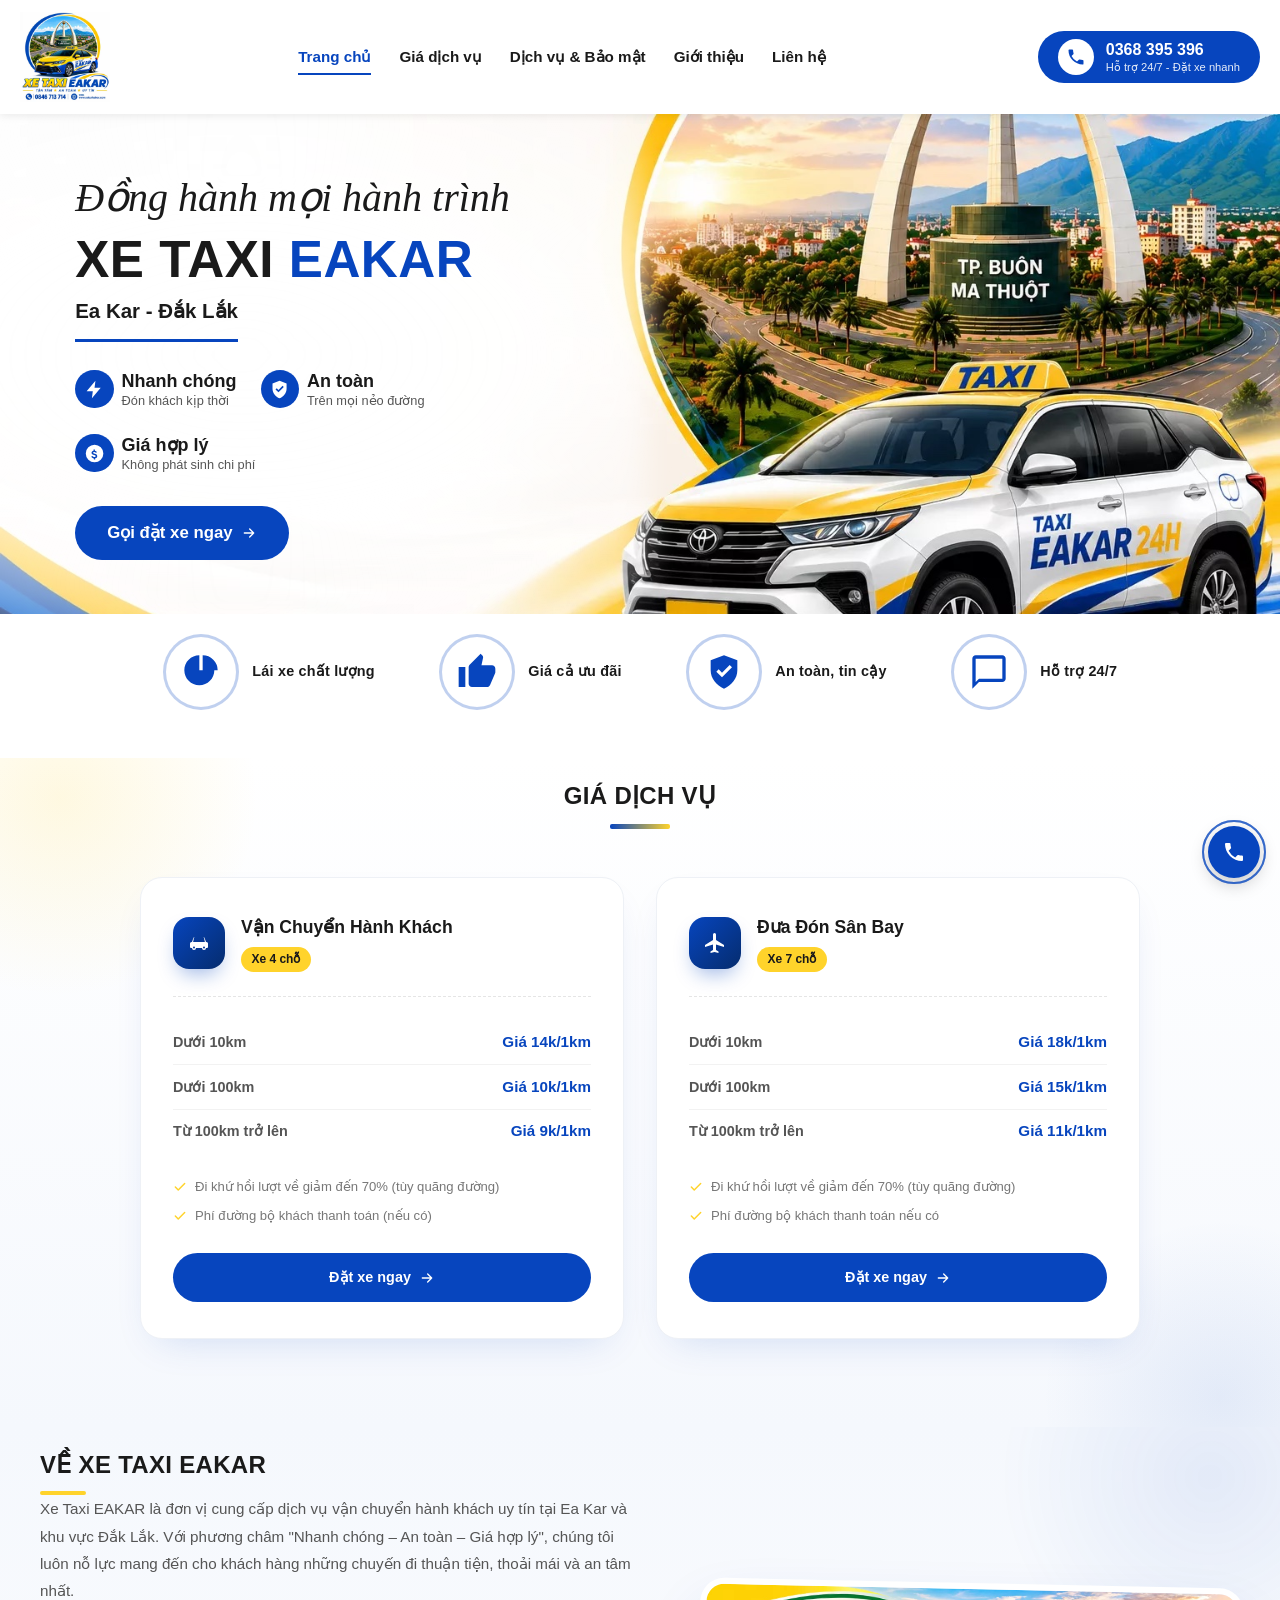
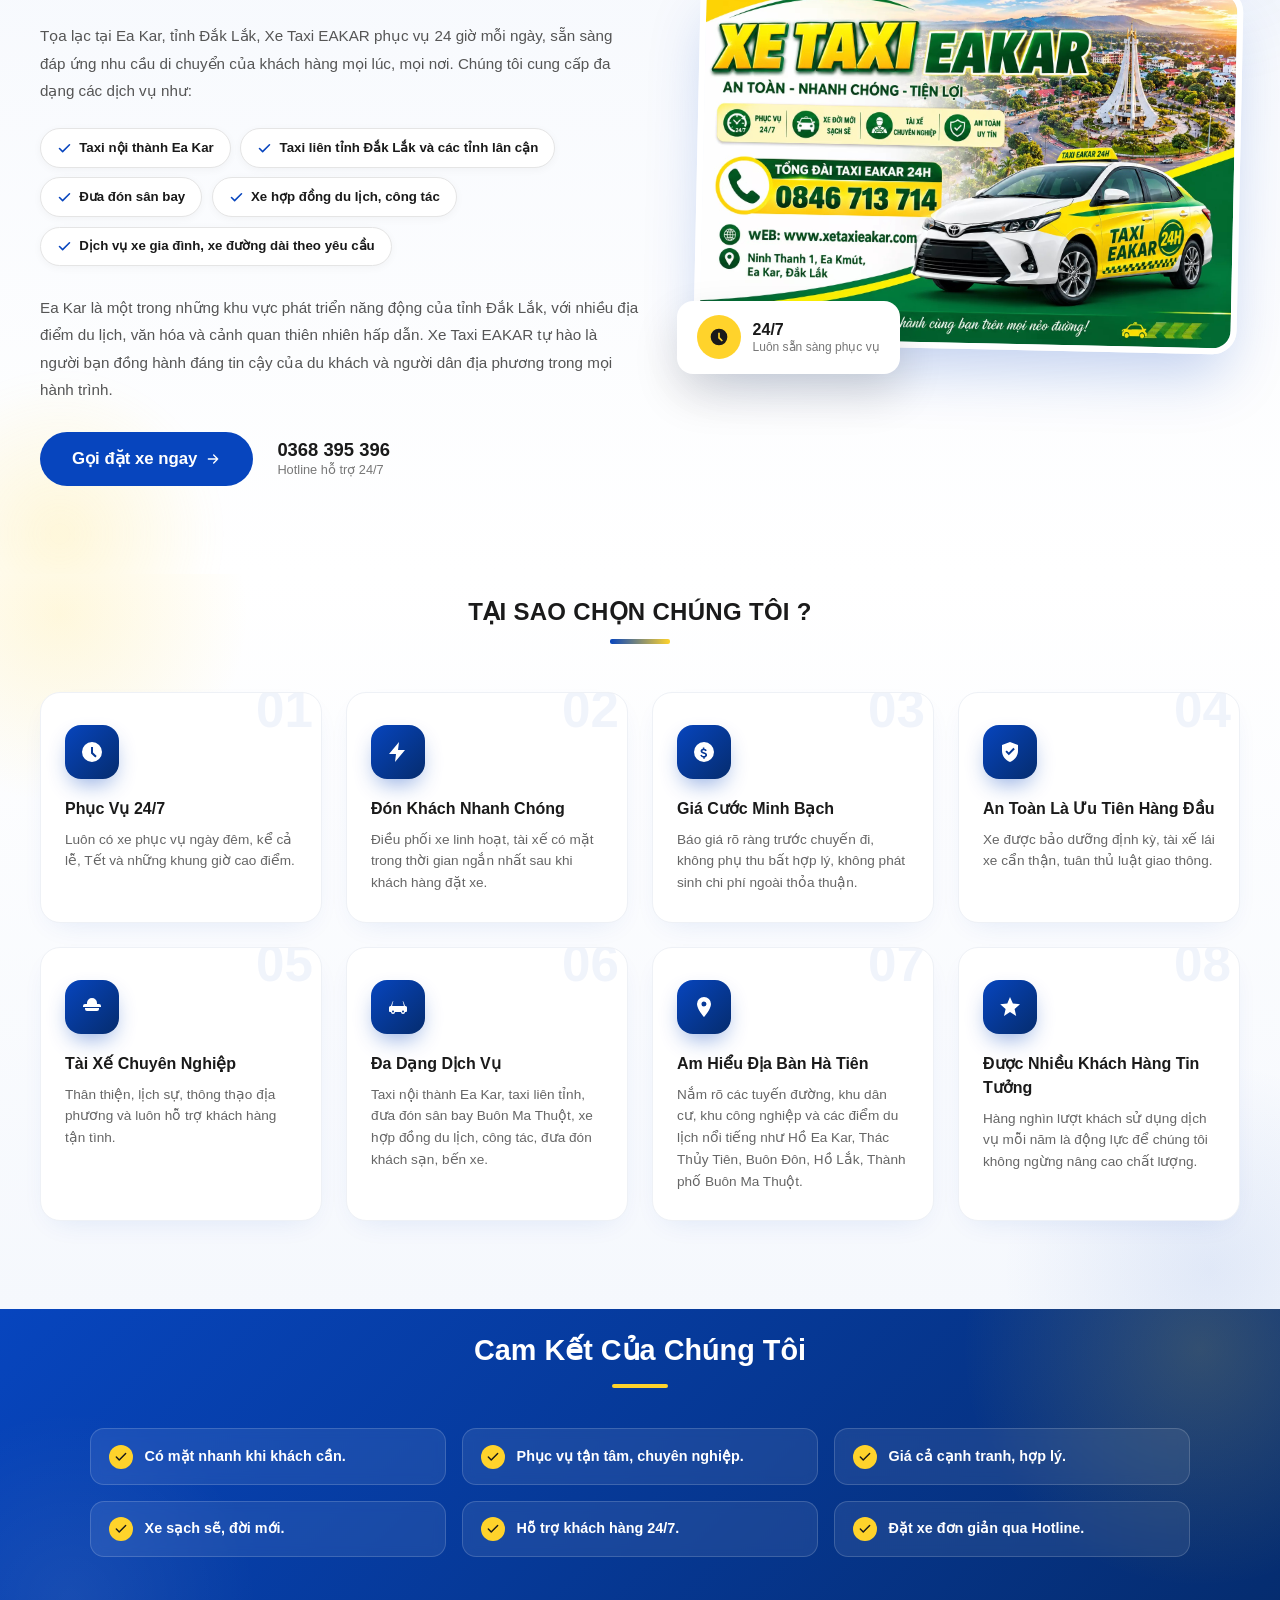
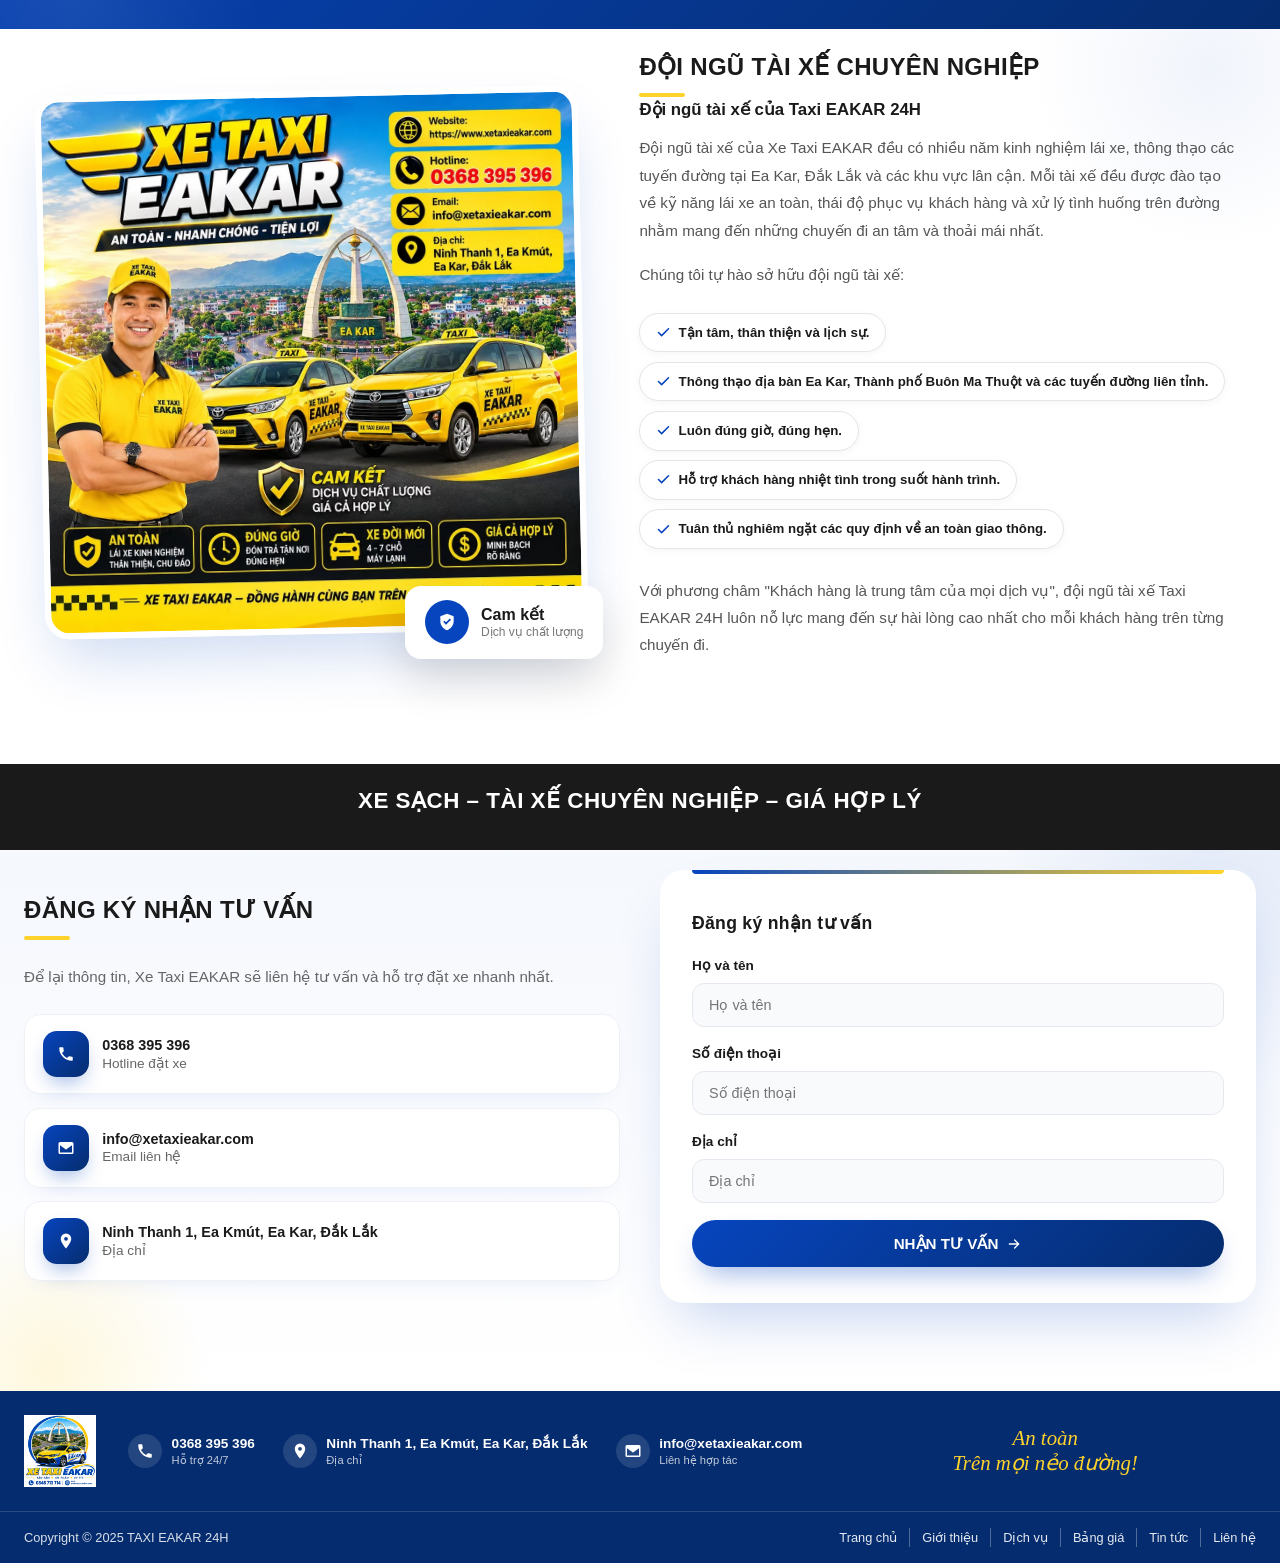
==== commit 98fc1c2d: "feat: update header styling, adjust logo sizes, and add apple-touch-icon support" ====
--- a/html/index.html
+++ b/html/index.html
@@ -8,6 +8,7 @@
   <link rel="icon" href="assets/icons/favicon.ico" sizes="any">
   <link rel="icon" type="image/png" sizes="32x32" href="assets/icons/favicon-32x32.png">
   <link rel="icon" type="image/png" sizes="16x16" href="assets/icons/favicon-16x16.png">
+  <link rel="apple-touch-icon" href="assets/icons/apple-touch-icon.png">
   <link rel="stylesheet" href="style.css">
 </head>
 <body>
--- a/html/style.css
+++ b/html/style.css
@@ -73,12 +73,15 @@
 /* Header / Nav */
 
 .site-header {
+  position: sticky;
+  top: 0;
+  z-index: 100;
   background: #fff;
   box-shadow: 0 2px 8px rgba(0, 0, 0, 0.08);
 }
 
 .header-inner {
-  max-width: 1450px;
+  max-width: 1300px;
   margin: 0 auto;
   padding: 0.75rem 20px;
   display: flex;
@@ -96,7 +99,7 @@
 }
 
 .logo-icon {
-  height: 56px;
+  height: 90px;
   width: auto;
 }
 
@@ -902,7 +905,7 @@
   }
 
   .logo-icon {
-    height: 42px;
+    height: 54px;
   }
 
   .logo-text {
@@ -2778,7 +2781,7 @@
 }
 
 .footer-logo-icon {
-  height: 52px;
+  height: 72px;
   width: auto;
 }
 
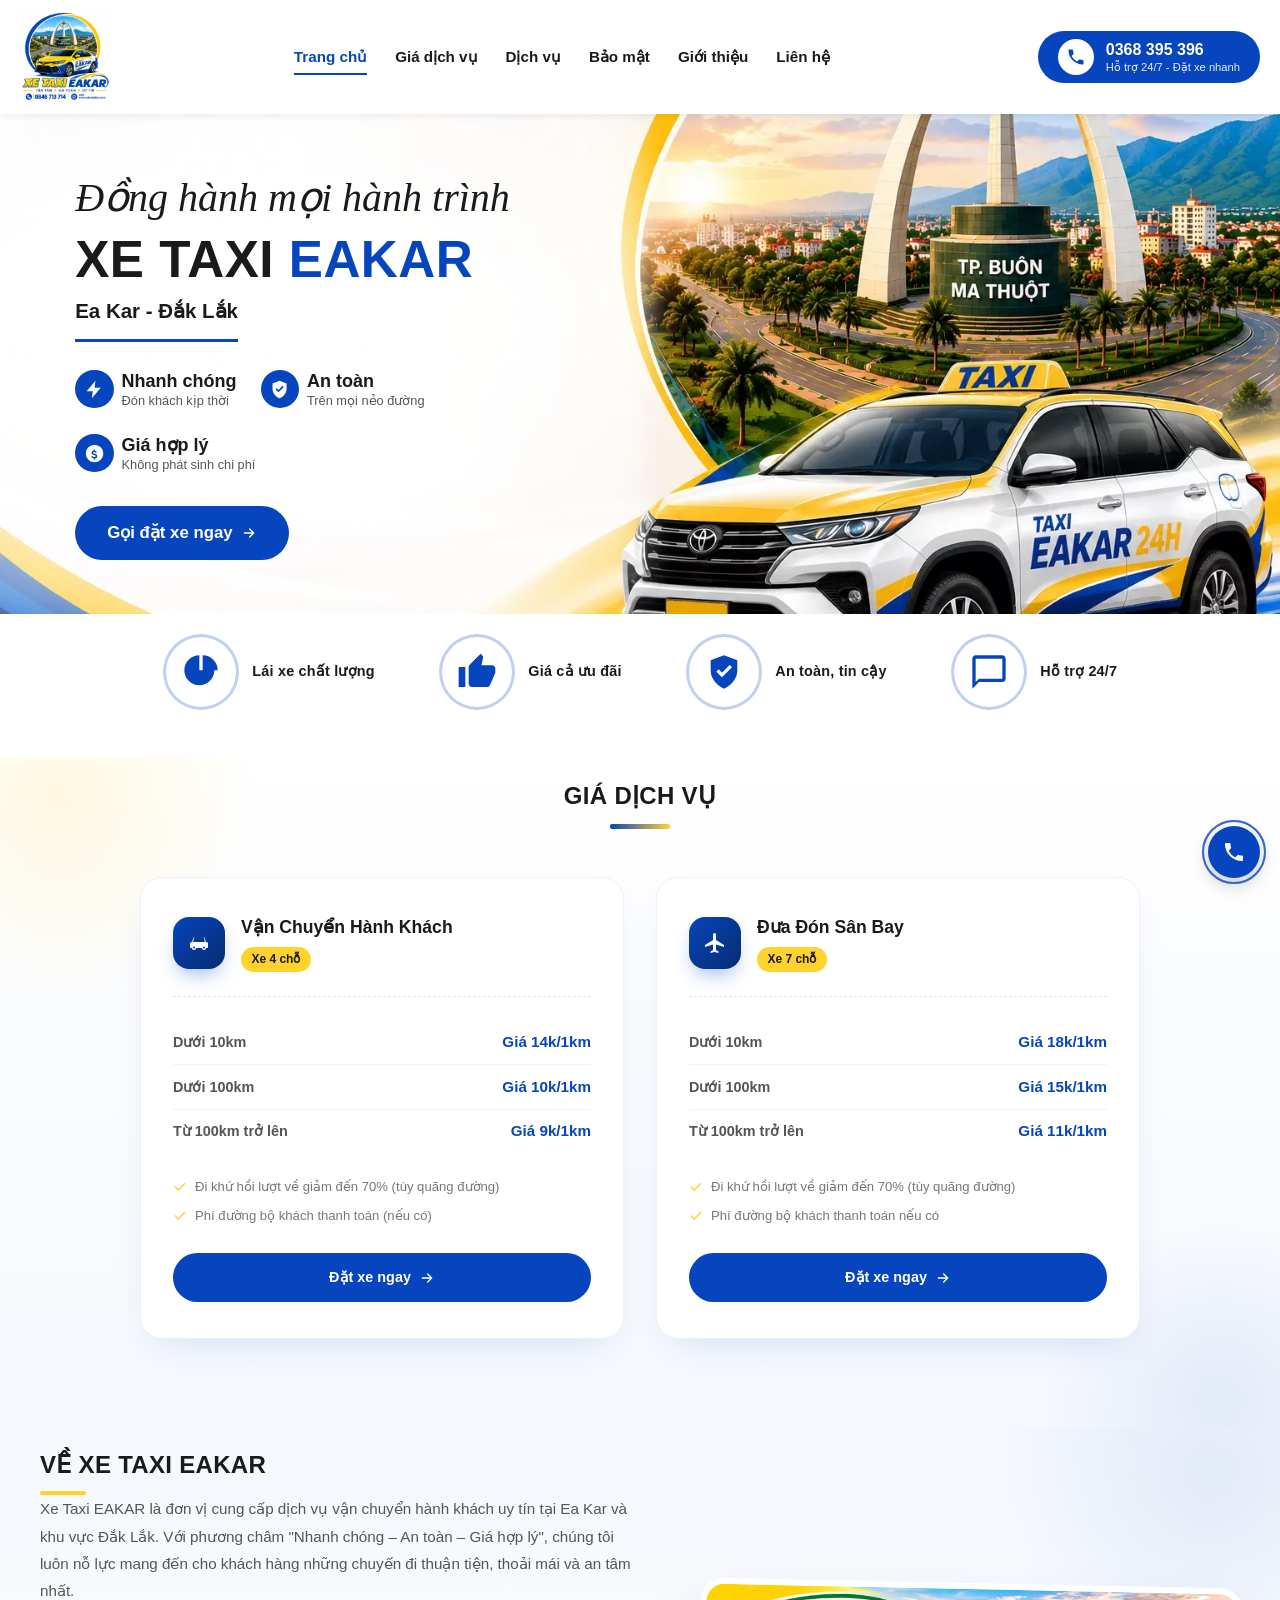
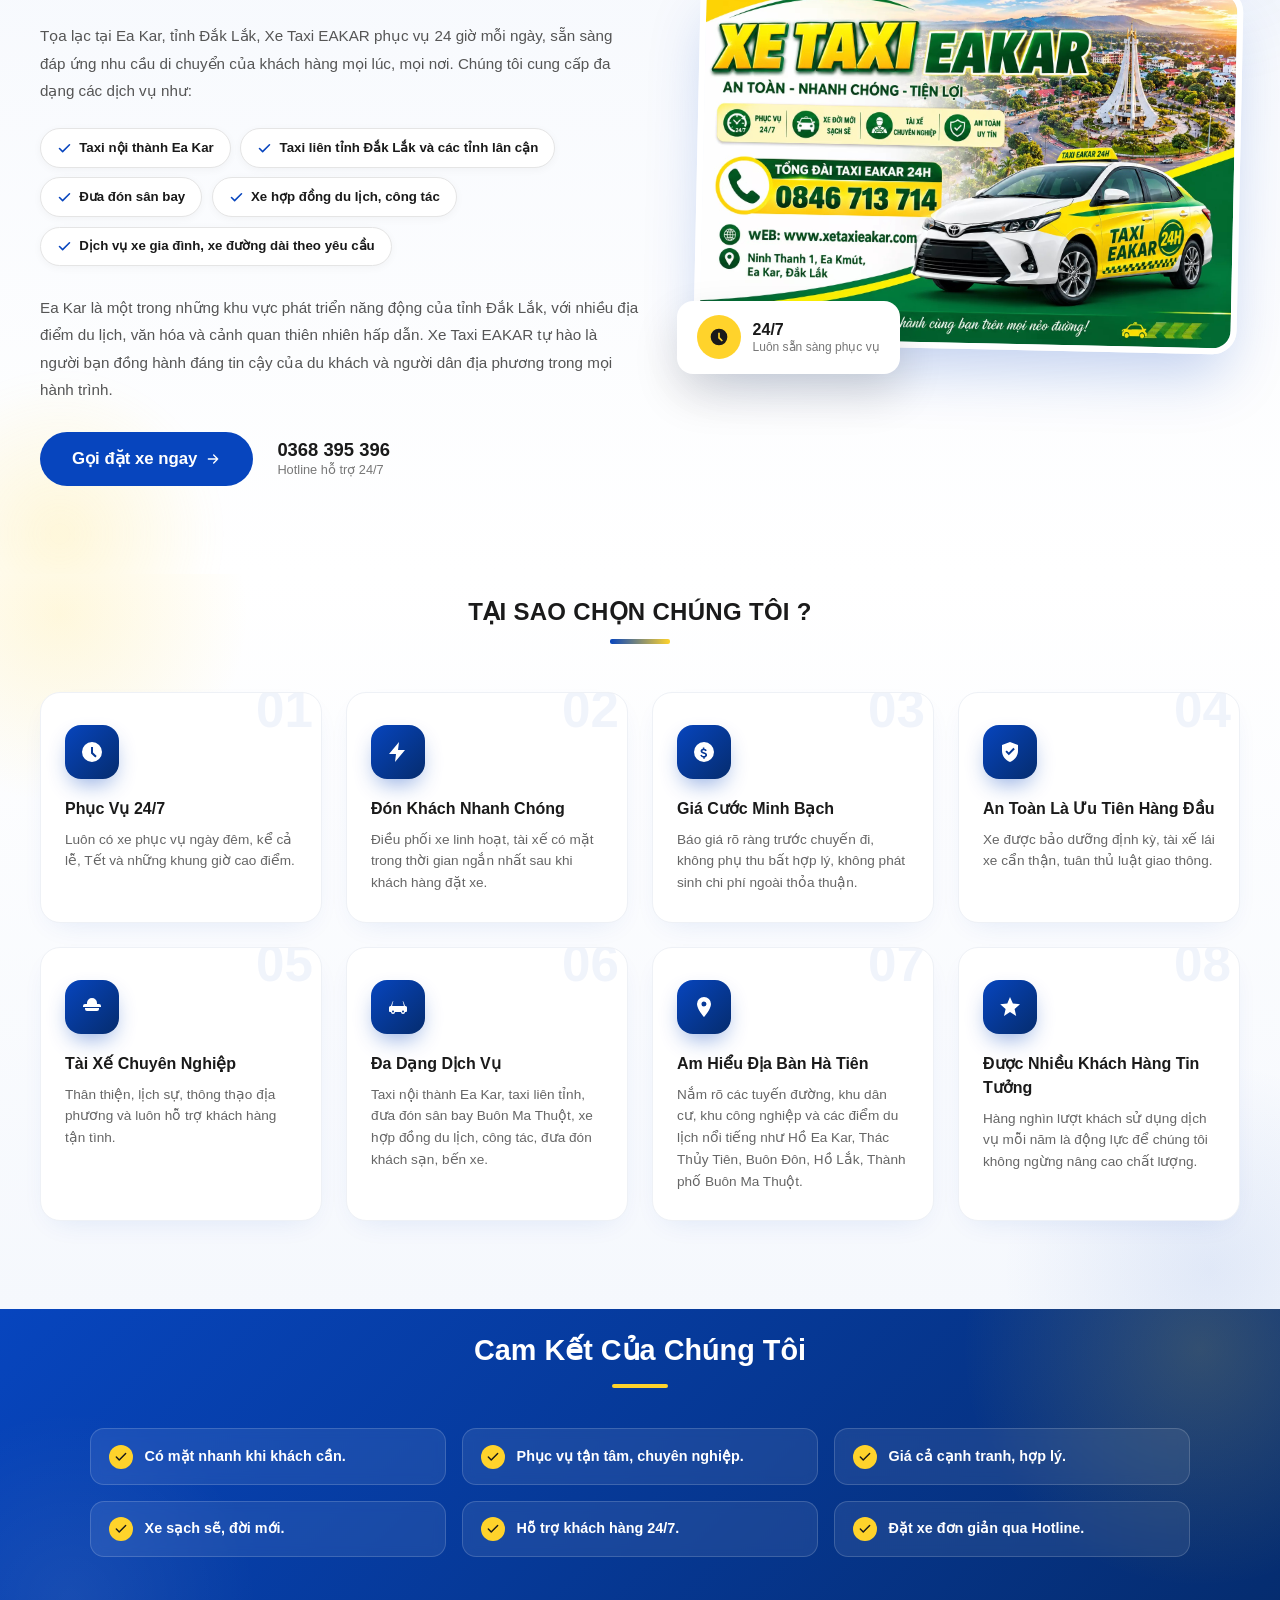
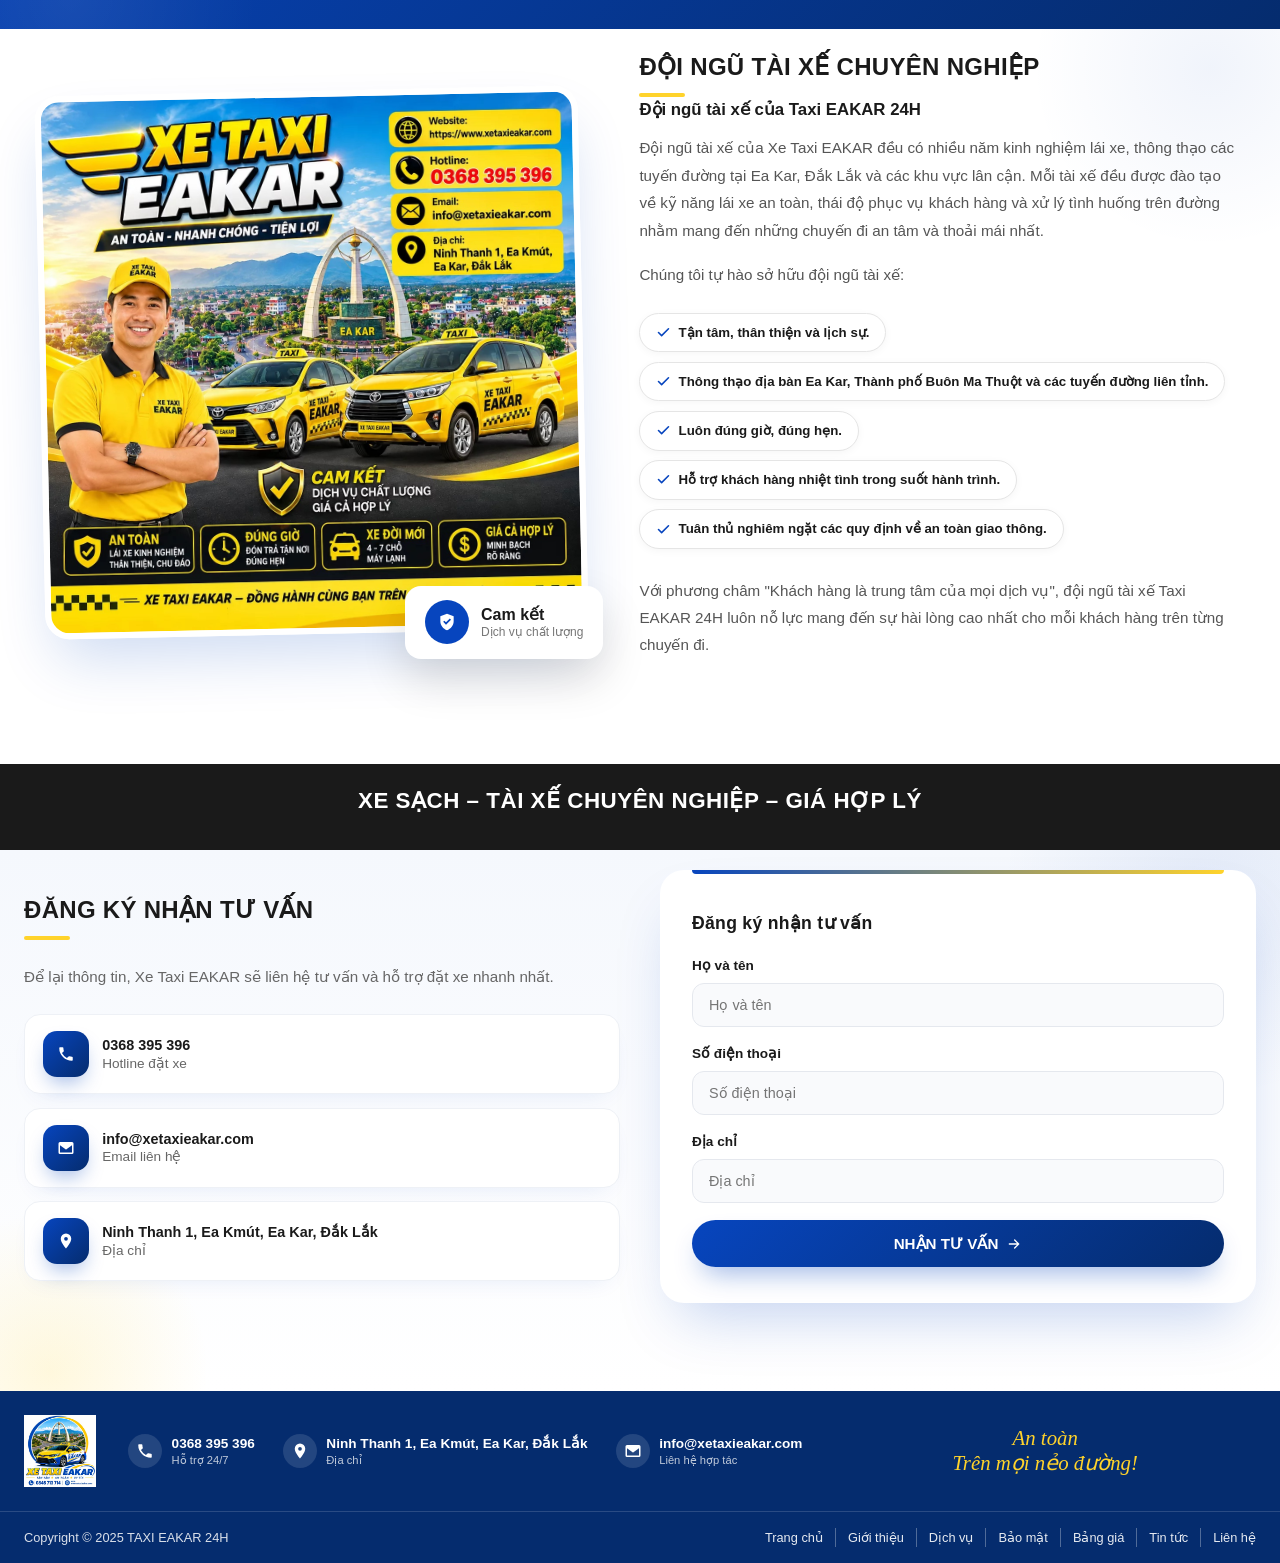
==== commit f9ffe566: "refactor: split dich-vu-bao-mat page into separate dich-vu and bao-mat pages with navigation updates" ====
--- a/html/index.html
+++ b/html/index.html
@@ -33,7 +33,8 @@
         <ul>
           <li><a href="#" class="active">Trang chủ</a></li>
           <li><a href="/gia-dich-vu">Giá dịch vụ</a></li>
-          <li><a href="/dich-vu-bao-mat">Dịch vụ &amp; Bảo mật</a></li>
+          <li><a href="/dich-vu">Dịch vụ</a></li>
+          <li><a href="/bao-mat">Bảo mật</a></li>
           <li><a href="/gioi-thieu">Giới thiệu</a></li>
           <li><a href="/lien-he">Liên hệ</a></li>
         </ul>
@@ -662,7 +663,8 @@
         <nav class="footer-nav">
           <a href="/">Trang chủ</a>
           <a href="/gioi-thieu">Giới thiệu</a>
-          <a href="/dich-vu-bao-mat">Dịch vụ</a>
+          <a href="/dich-vu">Dịch vụ</a>
+          <a href="/bao-mat">Bảo mật</a>
           <a href="/gia-dich-vu">Bảng giá</a>
           <a href="#">Tin tức</a>
           <a href="/lien-he">Liên hệ</a>
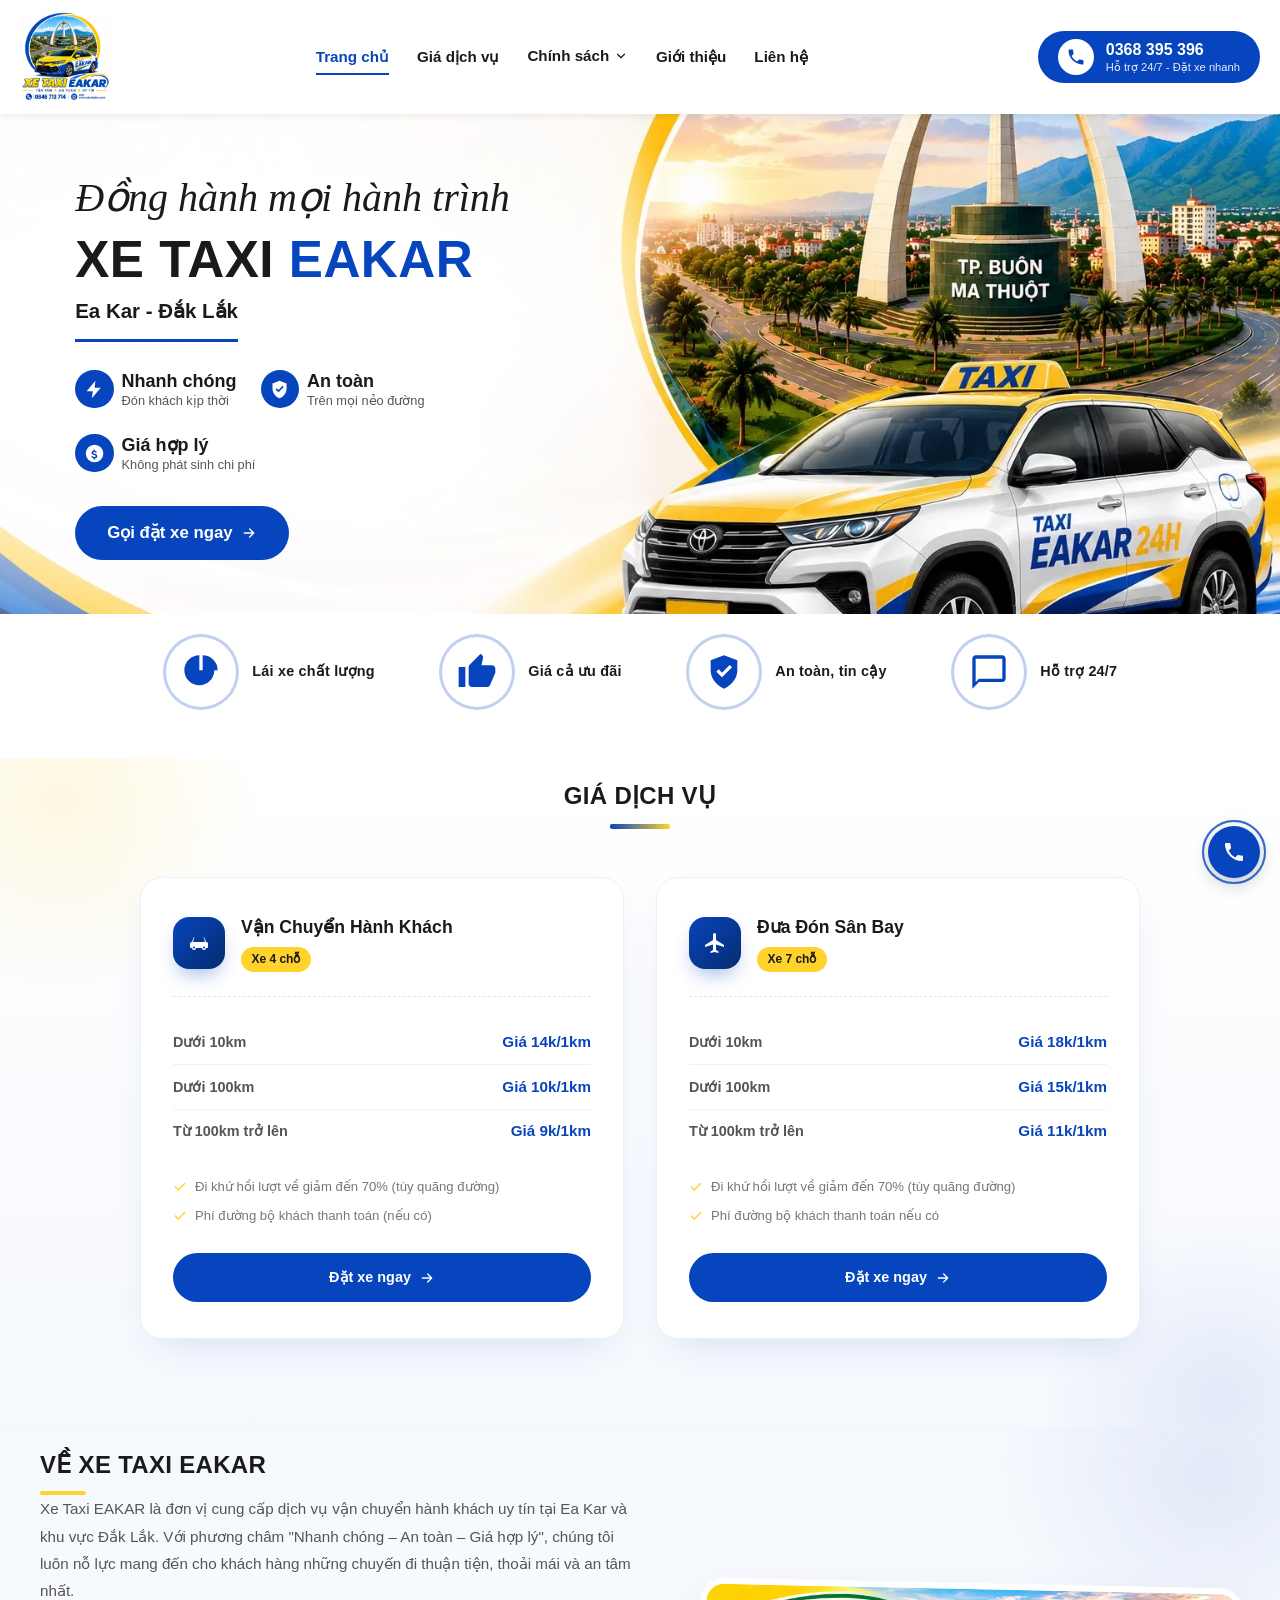
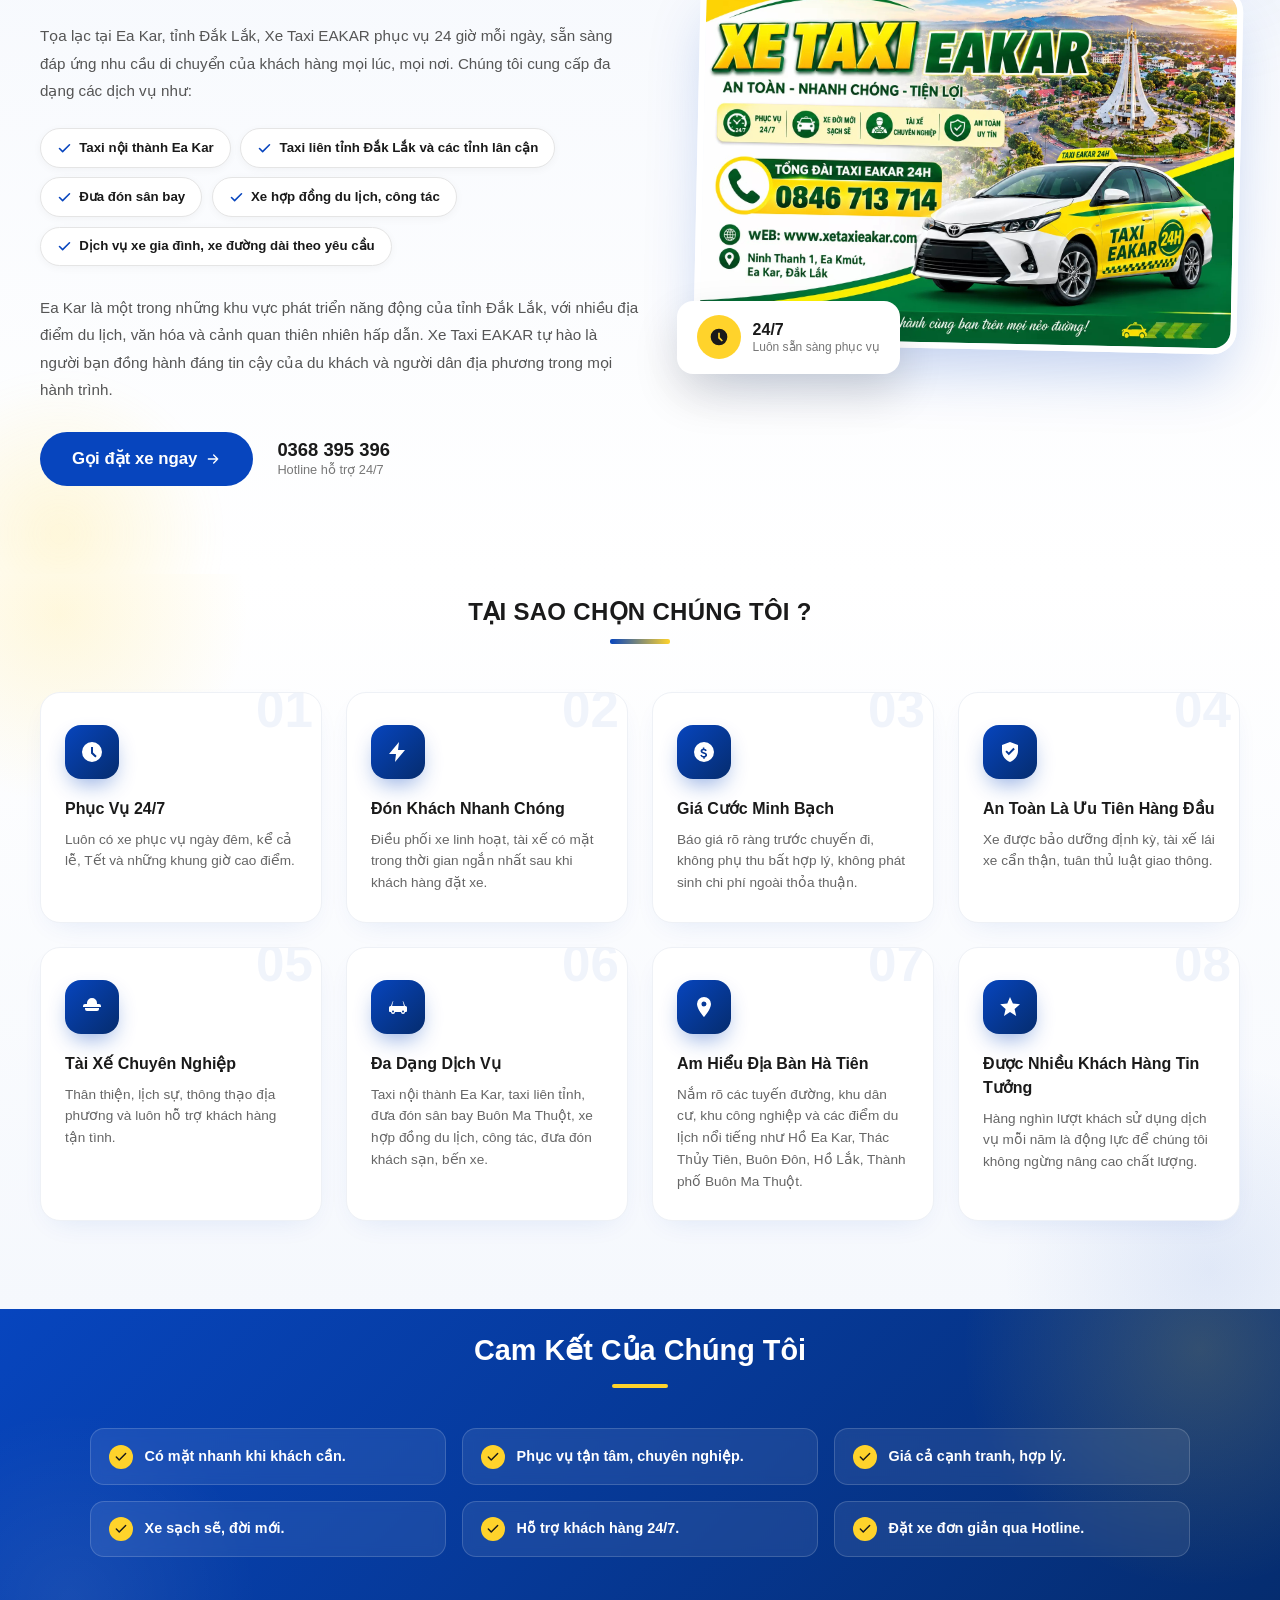
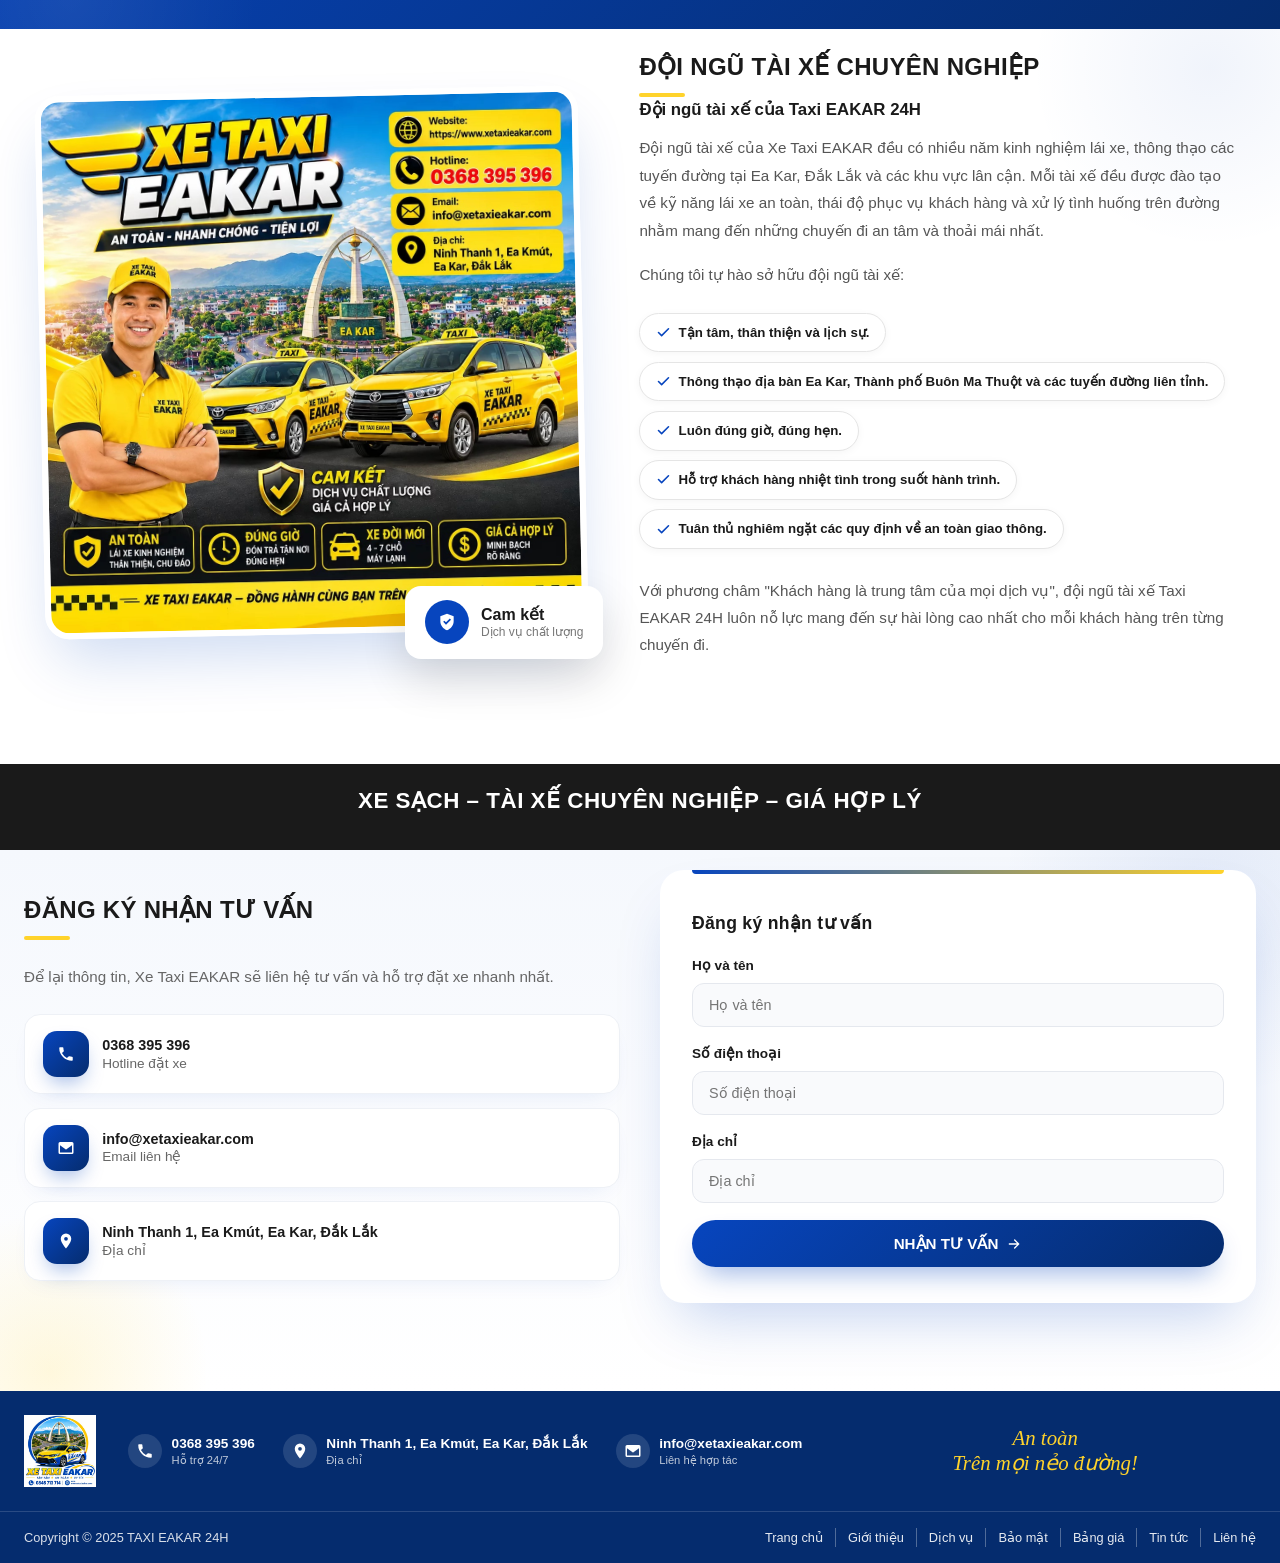
==== commit 06c4a453: "feat: add dropdown navigation menu for policy pages across all HTML templates" ====
--- a/html/index.html
+++ b/html/index.html
@@ -33,8 +33,16 @@
         <ul>
           <li><a href="#" class="active">Trang chủ</a></li>
           <li><a href="/gia-dich-vu">Giá dịch vụ</a></li>
-          <li><a href="/dich-vu">Dịch vụ</a></li>
-          <li><a href="/bao-mat">Bảo mật</a></li>
+          <li class="has-dropdown">
+            <a href="#" class="nav-dropdown-toggle" aria-haspopup="true" aria-expanded="false">
+              Chính sách
+              <svg viewBox="0 0 24 24" width="14" height="14" fill="none" stroke="currentColor" stroke-width="2" stroke-linecap="round" stroke-linejoin="round" aria-hidden="true"><path d="M6 9l6 6 6-6" /></svg>
+            </a>
+            <div class="nav-dropdown">
+              <a href="/dich-vu">Dịch vụ</a>
+              <a href="/bao-mat">Bảo mật</a>
+            </div>
+          </li>
           <li><a href="/gioi-thieu">Giới thiệu</a></li>
           <li><a href="/lien-he">Liên hệ</a></li>
         </ul>
--- a/html/style.css
+++ b/html/style.css
@@ -186,10 +186,11 @@
   background: #fff;
   border-radius: 12px;
   box-shadow: 0 20px 45px rgba(0, 0, 0, 0.15);
-  padding: 1.25rem;
-  display: grid;
-  grid-template-columns: repeat(2, minmax(240px, 1fr));
-  gap: 0.25rem 2rem;
+  padding: 0.6rem;
+  display: flex;
+  flex-direction: column;
+  gap: 0.15rem;
+  min-width: 160px;
   opacity: 0;
   visibility: hidden;
   transform: translateX(-50%) translateY(8px);
@@ -219,7 +220,8 @@
   white-space: nowrap;
 }
 
-.nav-dropdown a:hover {
+.nav-dropdown a:hover,
+.nav-dropdown a.active {
   background: #e8f0fc;
   color: var(--color-primary) !important;
 }
@@ -423,14 +425,13 @@
     padding: 0 0 0.5rem 1rem;
     margin-top: 0;
     display: none;
-    grid-template-columns: 1fr;
     gap: 0;
     opacity: 1;
     visibility: visible;
   }
 
   .has-dropdown.is-open .nav-dropdown {
-    display: grid;
+    display: flex;
     transform: none;
   }
 
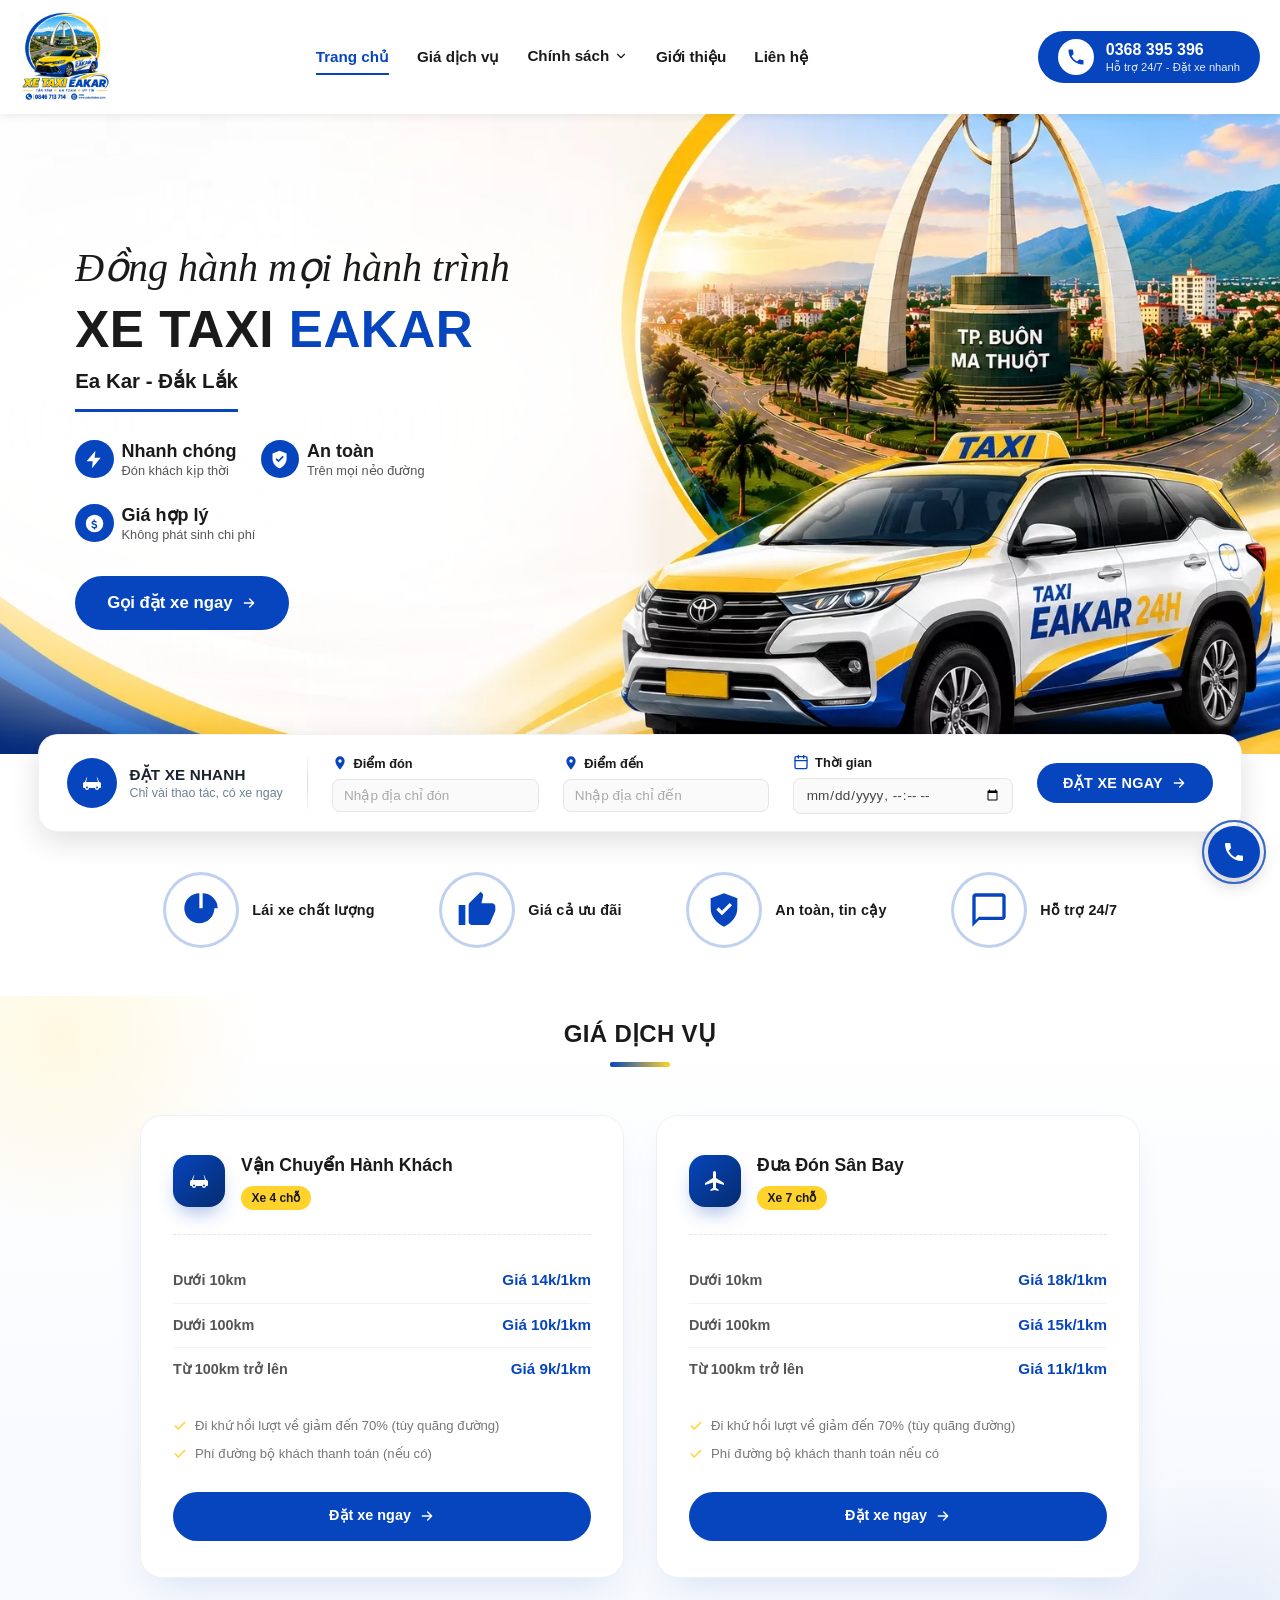
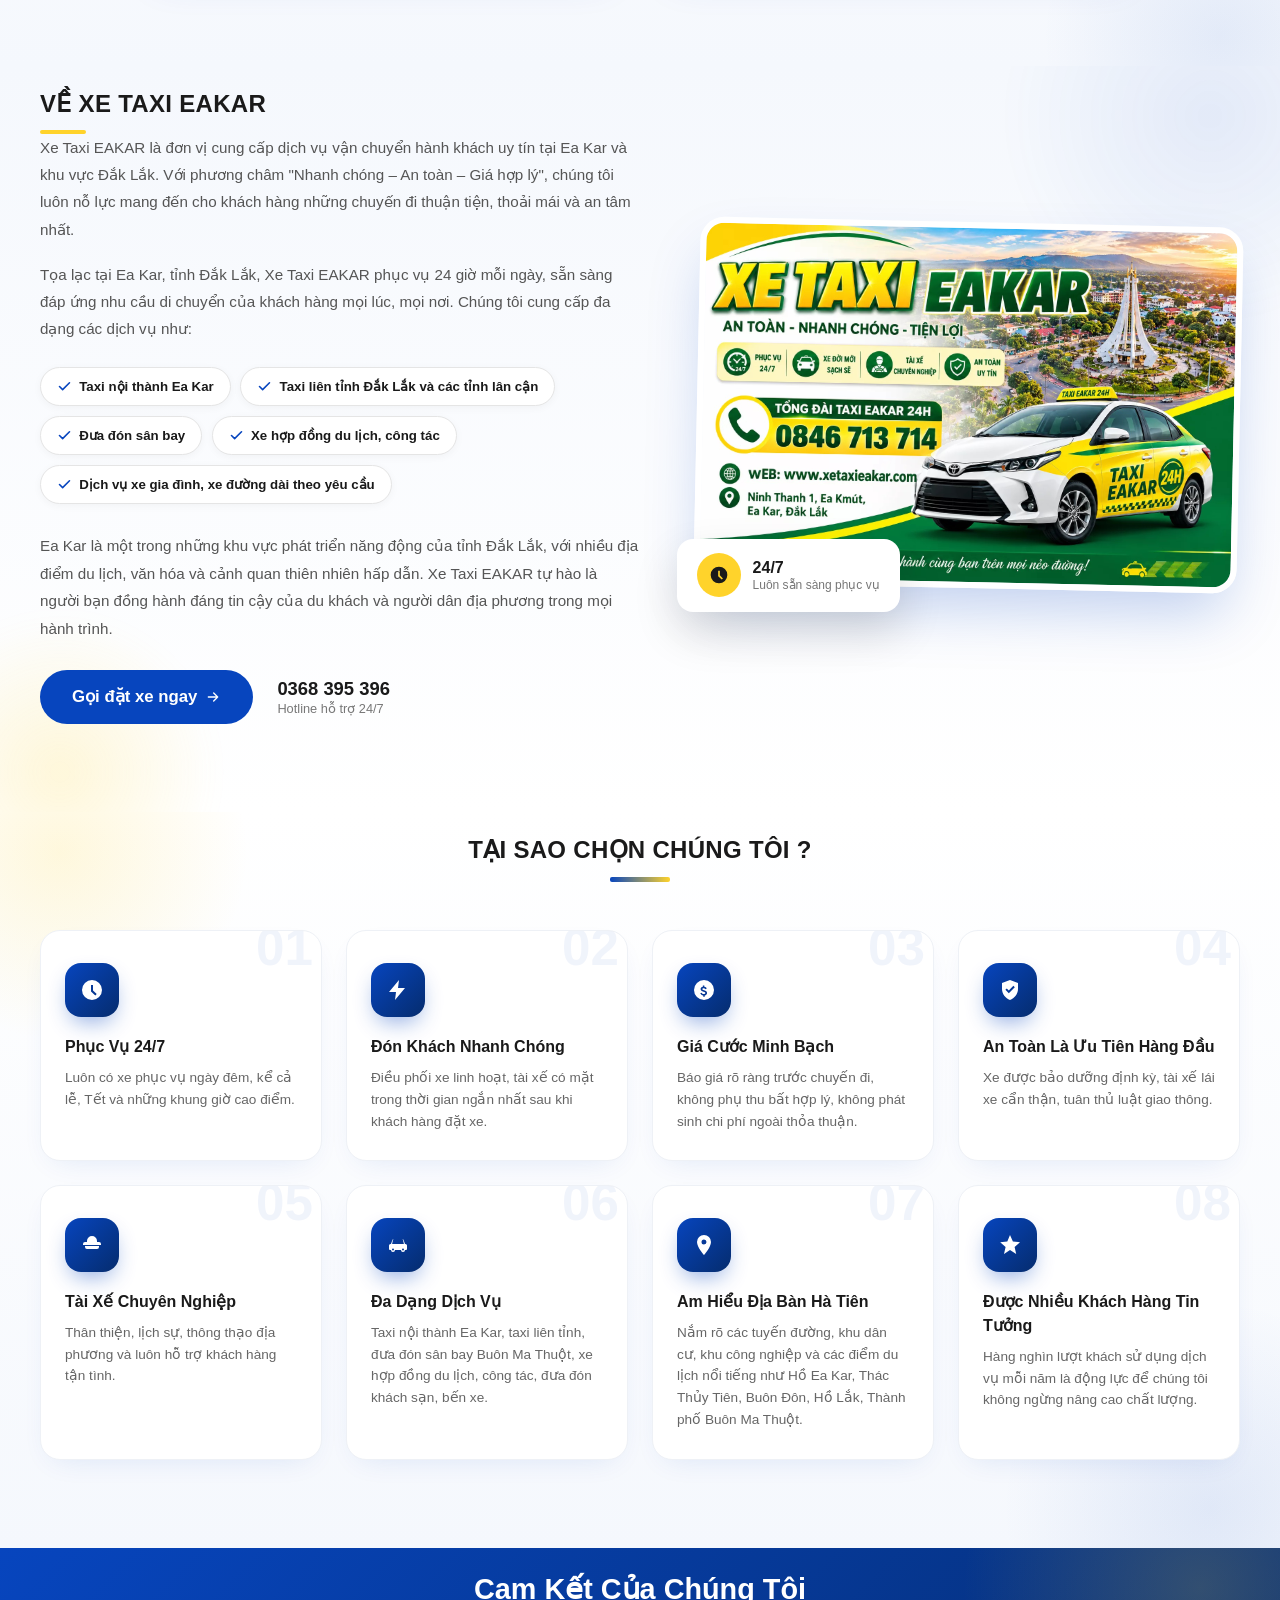
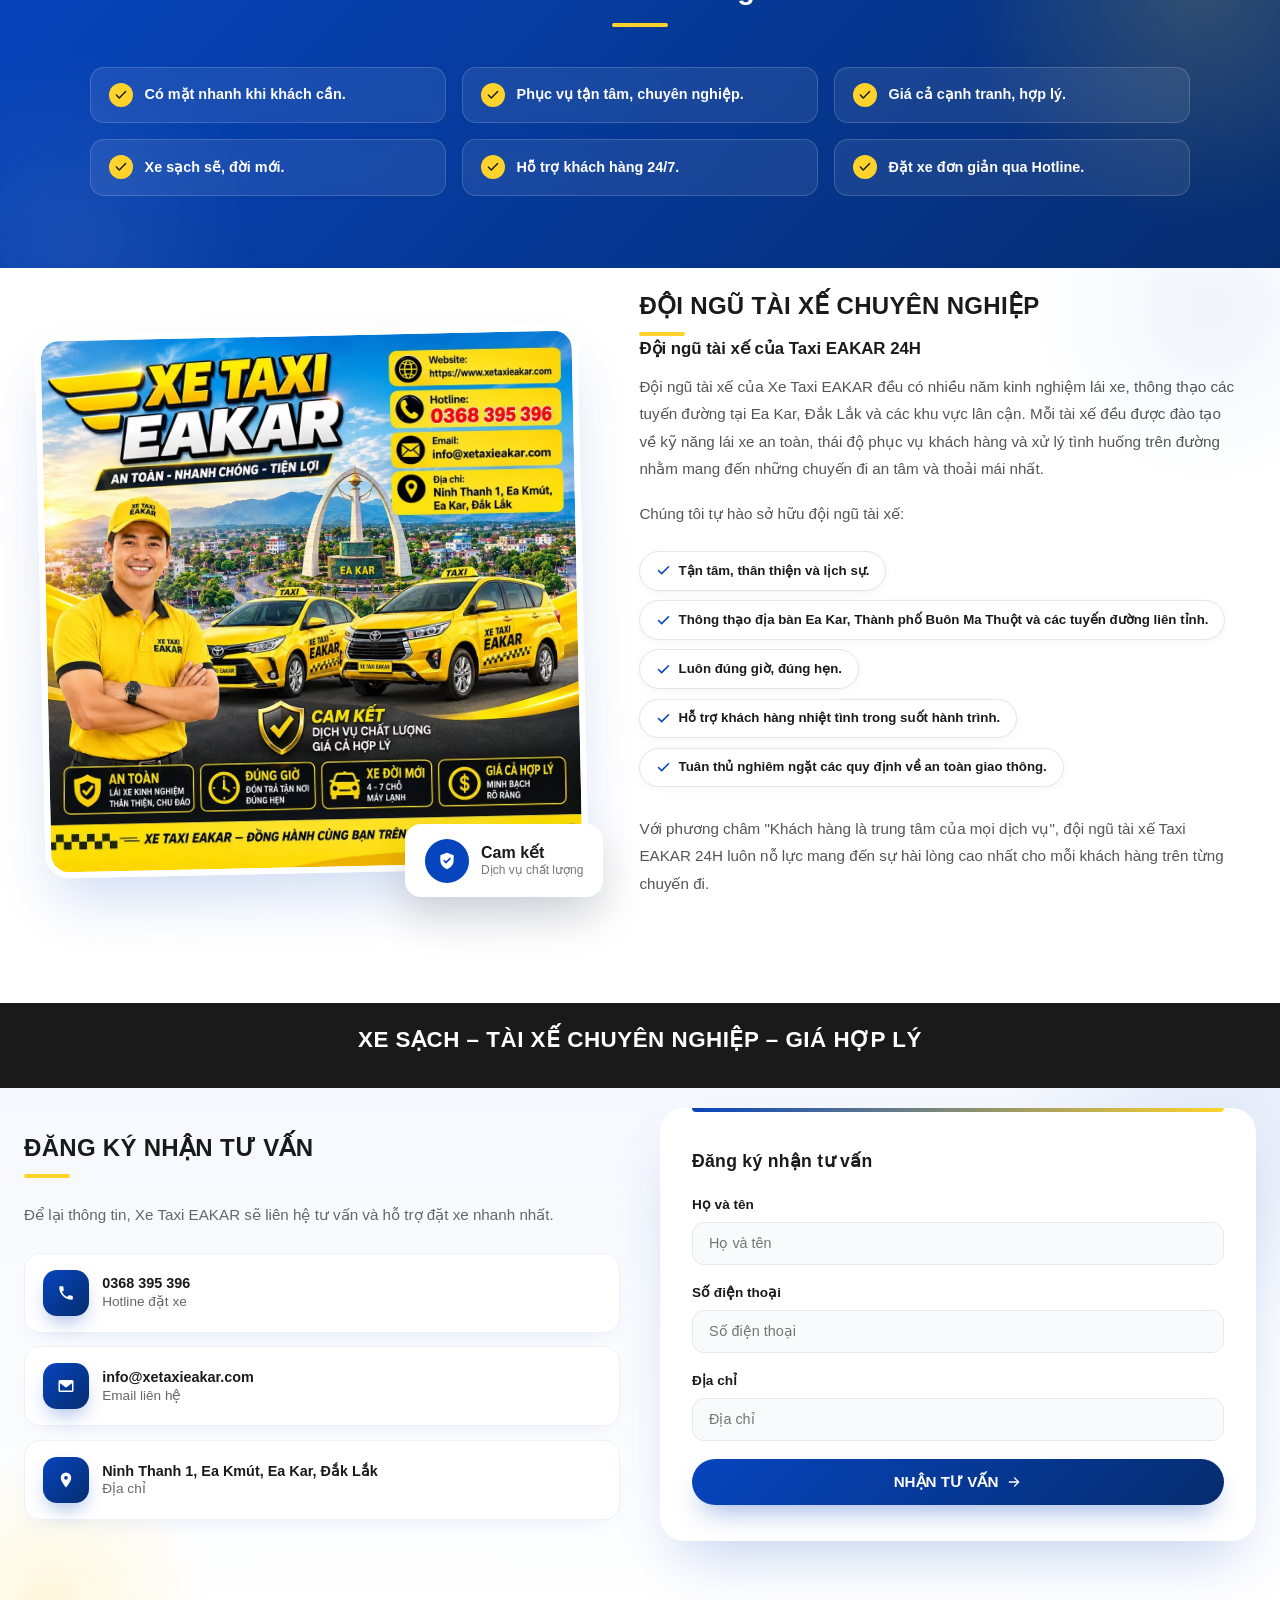
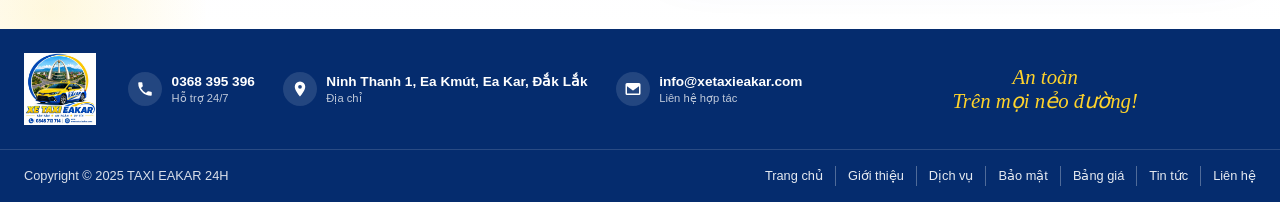
==== commit 99d1d488: "feat: update quick booking widget layout and interaction handlers" ====
--- a/html/index.html
+++ b/html/index.html
@@ -82,6 +82,7 @@
        ========================================== -->
   <main>
 
+    <div class="hero-wrap">
     <section class="eakar-hero">
       <div class="hero-inner">
         <div class="hero-content">
@@ -138,6 +139,64 @@
       </div>
     </section>
 
+    <form class="quick-booking" id="quickBookingForm">
+      <div class="qb-intro">
+        <span class="qb-intro-icon">
+          <svg viewBox="0 0 24 24" width="24" height="24" fill="currentColor" aria-hidden="true">
+            <path d="M5 11l1.2-3.6A2 2 0 0 1 8.1 6h7.8a2 2 0 0 1 1.9 1.4L19 11h.5A1.5 1.5 0 0 1 21 12.5V16a1 1 0 0 1-1 1h-1a2 2 0 1 1-4 0H9a2 2 0 1 1-4 0H4a1 1 0 0 1-1-1v-3.5A1.5 1.5 0 0 1 4.5 11H5zm2.2-5-1.1 5h11.8l-1.1-5H7.2zM7 15.5a1 1 0 1 0 0 2 1 1 0 0 0 0-2zm10 0a1 1 0 1 0 0 2 1 1 0 0 0 0-2z" />
+          </svg>
+        </span>
+        <span class="qb-intro-text">
+          <strong>ĐẶT XE NHANH</strong>
+          <span>Chỉ vài thao tác, có xe ngay</span>
+        </span>
+      </div>
+
+      <span class="qb-divider"></span>
+
+      <div class="qb-locations">
+        <div class="qb-field">
+          <span class="qb-field-label">
+            <svg viewBox="0 0 24 24" width="16" height="16" fill="currentColor" aria-hidden="true">
+              <path d="M12 2a7 7 0 0 0-7 7c0 5.25 7 13 7 13s7-7.75 7-13a7 7 0 0 0-7-7zm0 9.5A2.5 2.5 0 1 1 12 6.5a2.5 2.5 0 0 1 0 5z" />
+            </svg>
+            Điểm đón
+          </span>
+          <input type="text" class="qb-input" name="pickup" placeholder="Nhập địa chỉ đón">
+        </div>
+
+        <span class="qb-divider"></span>
+
+        <div class="qb-field">
+          <span class="qb-field-label">
+            <svg viewBox="0 0 24 24" width="16" height="16" fill="currentColor" aria-hidden="true">
+              <path d="M12 2a7 7 0 0 0-7 7c0 5.25 7 13 7 13s7-7.75 7-13a7 7 0 0 0-7-7zm0 9.5A2.5 2.5 0 1 1 12 6.5a2.5 2.5 0 0 1 0 5z" />
+            </svg>
+            Điểm đến
+          </span>
+          <input type="text" class="qb-input" name="dropoff" placeholder="Nhập địa chỉ đến">
+        </div>
+      </div>
+
+      <div class="qb-field qb-field-time">
+        <span class="qb-field-label">
+          <svg viewBox="0 0 24 24" width="16" height="16" fill="none" stroke="currentColor" stroke-width="2" stroke-linecap="round" stroke-linejoin="round" aria-hidden="true">
+            <rect x="3" y="4" width="18" height="18" rx="2" />
+            <path d="M16 2v4M8 2v4M3 10h18" />
+          </svg>
+          Thời gian
+        </span>
+        <input type="datetime-local" class="qb-input qb-datetime-input" name="pickup_time">
+      </div>
+
+      <div class="qb-action">
+        <button type="submit" class="qb-cta">
+          ĐẶT XE NGAY
+          <svg viewBox="0 0 24 24" width="16" height="16" fill="none" stroke="currentColor" stroke-width="2" stroke-linecap="round" stroke-linejoin="round" aria-hidden="true"><path d="M5 12h14M13 6l6 6-6 6" /></svg>
+        </button>
+      </div>
+    </form>
+    </div>
 
     <section class="features-strip no-overlap">
       <div class="features-strip-inner">
--- a/html/style.css
+++ b/html/style.css
@@ -611,19 +611,55 @@
 }
 
 .quick-booking {
-  position: absolute;
-  left: 50%;
-  bottom: -90px;
-  transform: translateX(-50%);
+  position: relative;
   z-index: 5;
-  width: min(1300px, 94%);
+  width: min(1240px, 94%);
+  margin: -20px auto 0;
   display: flex;
   align-items: center;
   gap: 1.5rem;
   background: #fff;
-  border-radius: 18px;
+  border-radius: 20px;
   padding: 1.1rem 1.75rem;
-  box-shadow: 0 20px 45px rgba(0, 0, 0, 0.18);
+  box-shadow: 0 10px 30px rgba(0, 0, 0, 0.12);
+  border: 1px solid rgba(0, 0, 0, 0.05);
+}
+
+.qb-intro {
+  display: flex;
+  align-items: center;
+  gap: 0.75rem;
+  flex-shrink: 0;
+}
+
+.qb-intro-icon {
+  width: 50px;
+  height: 50px;
+  border-radius: 50%;
+  background: var(--color-primary);
+  color: #fff;
+  display: flex;
+  align-items: center;
+  justify-content: center;
+  flex-shrink: 0;
+}
+
+.qb-intro-text {
+  display: flex;
+  flex-direction: column;
+  line-height: 1.3;
+}
+
+.qb-intro-text strong {
+  font-size: 0.95rem;
+  font-weight: 800;
+  letter-spacing: 0.2px;
+  color: #1a202c;
+}
+
+.qb-intro-text span {
+  font-size: 0.78rem;
+  color: #718096;
 }
 
 .qb-divider {
@@ -693,6 +729,11 @@
 
 .qb-datetime-input {
   cursor: pointer;
+}
+
+.qb-field.qb-field-time {
+  flex: 0 1 220px;
+  min-width: 220px;
 }
 
 .address-suggestions {
@@ -760,19 +801,34 @@
   background: var(--color-primary);
   color: #fff;
   text-decoration: none;
-  font-weight: 700;
-  font-size: 0.95rem;
+  text-transform: uppercase;
+  font-weight: 800;
+  font-size: 0.9rem;
   font-family: inherit;
+  letter-spacing: 0.3px;
   white-space: nowrap;
-  padding: 0.7rem 1.5rem;
+  padding: 0.75rem 1.6rem;
   border: 0;
-  border-radius: 50px;
+  border-radius: 9999px;
   cursor: pointer;
-  transition: background 0.2s ease;
+  transition: background 0.2s ease, box-shadow 0.2s ease, transform 0.2s ease;
+}
+
+.qb-cta svg {
+  transition: transform 0.2s ease;
 }
 
 .qb-cta:hover {
   background: #06379a;
+  box-shadow: 0 4px 12px rgba(7, 69, 190, 0.35);
+}
+
+.qb-cta:hover svg {
+  transform: translateX(3px);
+}
+
+.qb-cta:active {
+  transform: scale(0.98);
 }
 
 .qb-cta[disabled] {
@@ -873,10 +929,16 @@
   .quick-booking {
     flex-wrap: wrap;
     row-gap: 1rem;
+    margin-top: -70px;
   }
 
   .qb-divider {
     display: none;
+  }
+
+  .qb-intro {
+    width: 100%;
+    justify-content: center;
   }
 
   .qb-locations {
@@ -954,13 +1016,8 @@
   }
 
   .quick-booking {
-    position: absolute;
-    left: 50%;
-    top: 50%;
-    bottom: auto;
-    transform: translate(-50%, -50%);
     width: 92%;
-    margin: 0;
+    margin: -110% auto 0;
     flex-wrap: wrap;
     gap: 1rem;
     padding: 1.25rem;
@@ -968,6 +1025,11 @@
 
   .qb-divider {
     display: none;
+  }
+
+  .qb-intro {
+    width: 100%;
+    justify-content: center;
   }
 
   .qb-locations {
@@ -978,6 +1040,11 @@
 
   .qb-field {
     flex: 1 1 100%;
+  }
+
+  .qb-field.qb-field-time {
+    flex: 1 1 100%;
+    min-width: 0;
   }
 
   .qb-action {
@@ -986,6 +1053,11 @@
     flex-wrap: wrap;
     justify-content: center;
   }
+
+  .qb-cta {
+    width: 100%;
+    justify-content: center;
+  }
 }
 
 @media (max-width: 380px) {
@@ -1005,6 +1077,7 @@
 .features-strip {
   background: #fff;
   padding: 150px 1.5rem 3rem;
+  margin-top: 20px;
 }
 
 .features-strip-inner {
@@ -1070,6 +1143,7 @@
     display: grid;
     grid-template-columns: 1fr 1fr;
     gap: 1.75rem 1rem;
+    margin-top: 40px;
   }
 
   .feature-item {
@@ -3754,7 +3828,7 @@
 .eakar-hero {
   position: relative;
   width: 100%;
-  height: 500px;
+  height: 640px;
   background-image: url("assets/images/pagea-hero-banner.jpg");
   background-size: cover;
   background-position: left center;
@@ -3763,7 +3837,7 @@
 
 @media (max-width: 768px) {
   .eakar-hero {
-    height: 420px;
+    height: 450px;
   }
 }
 
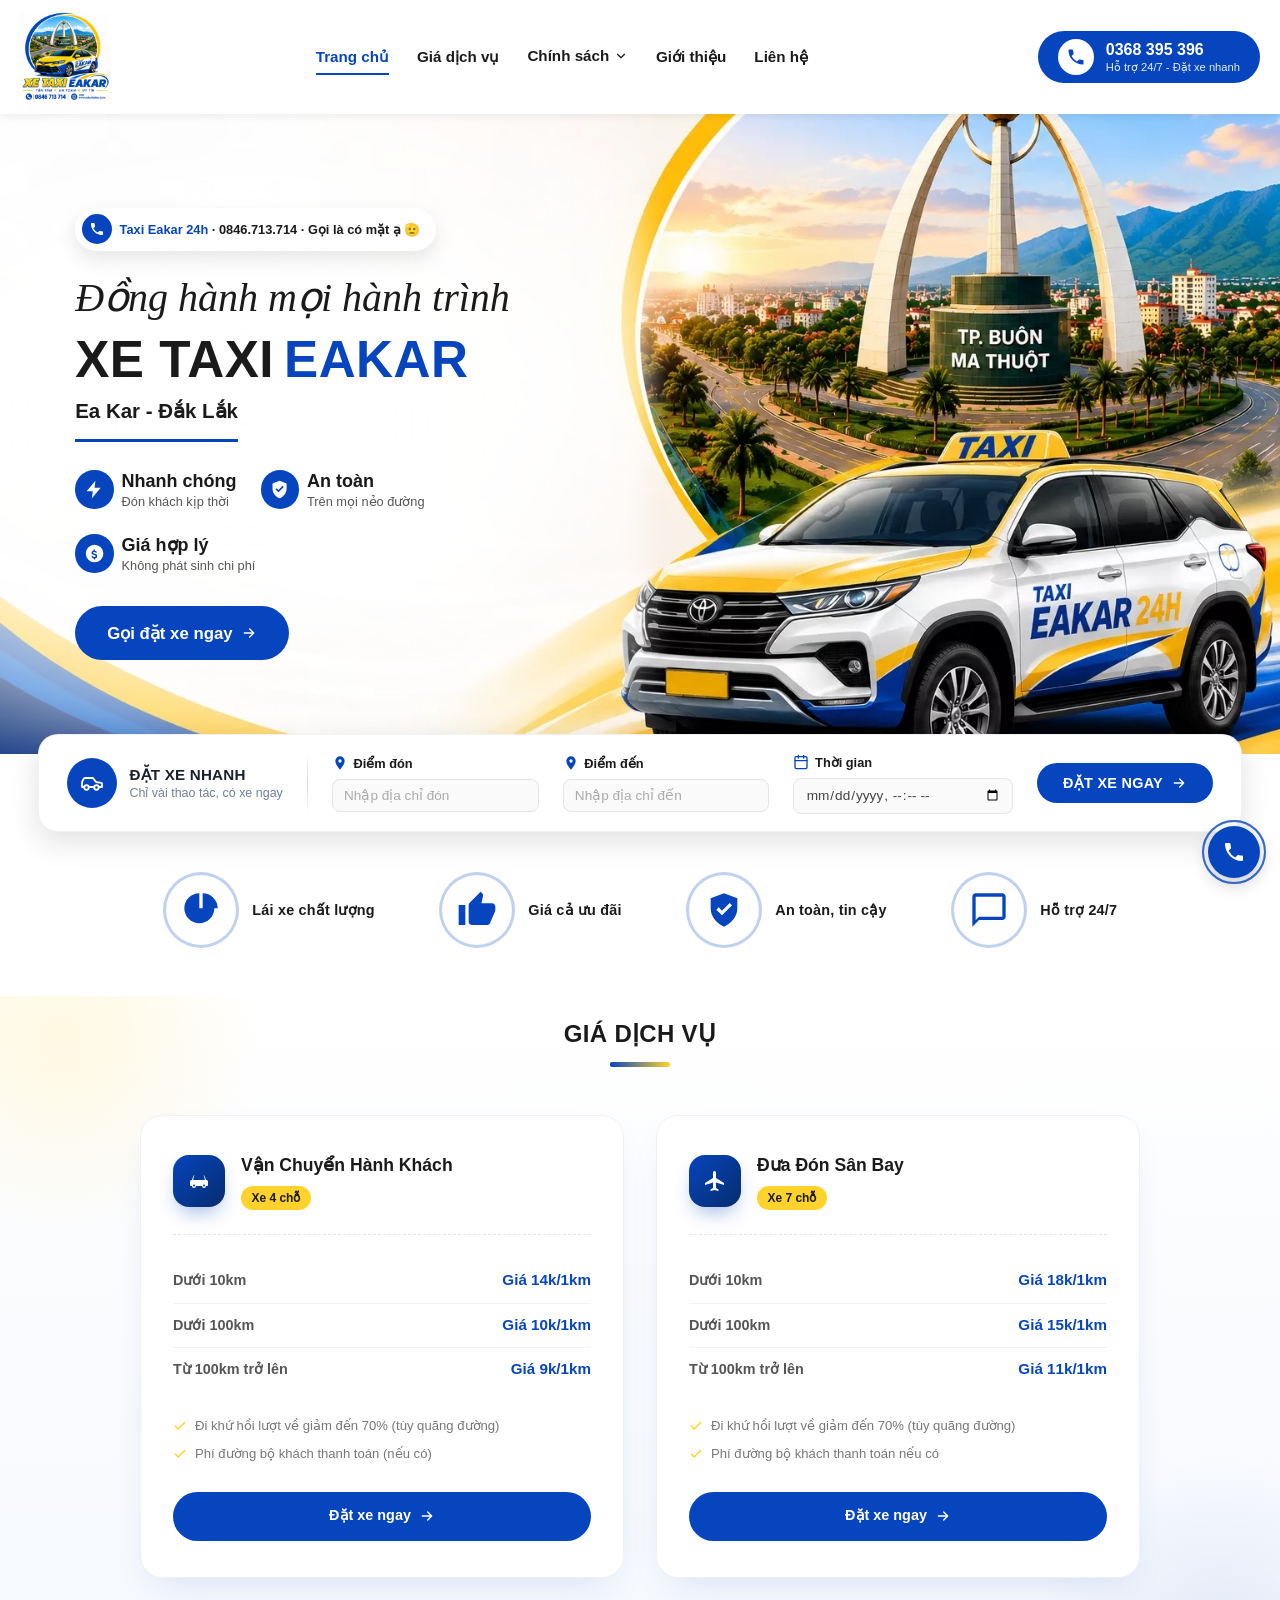
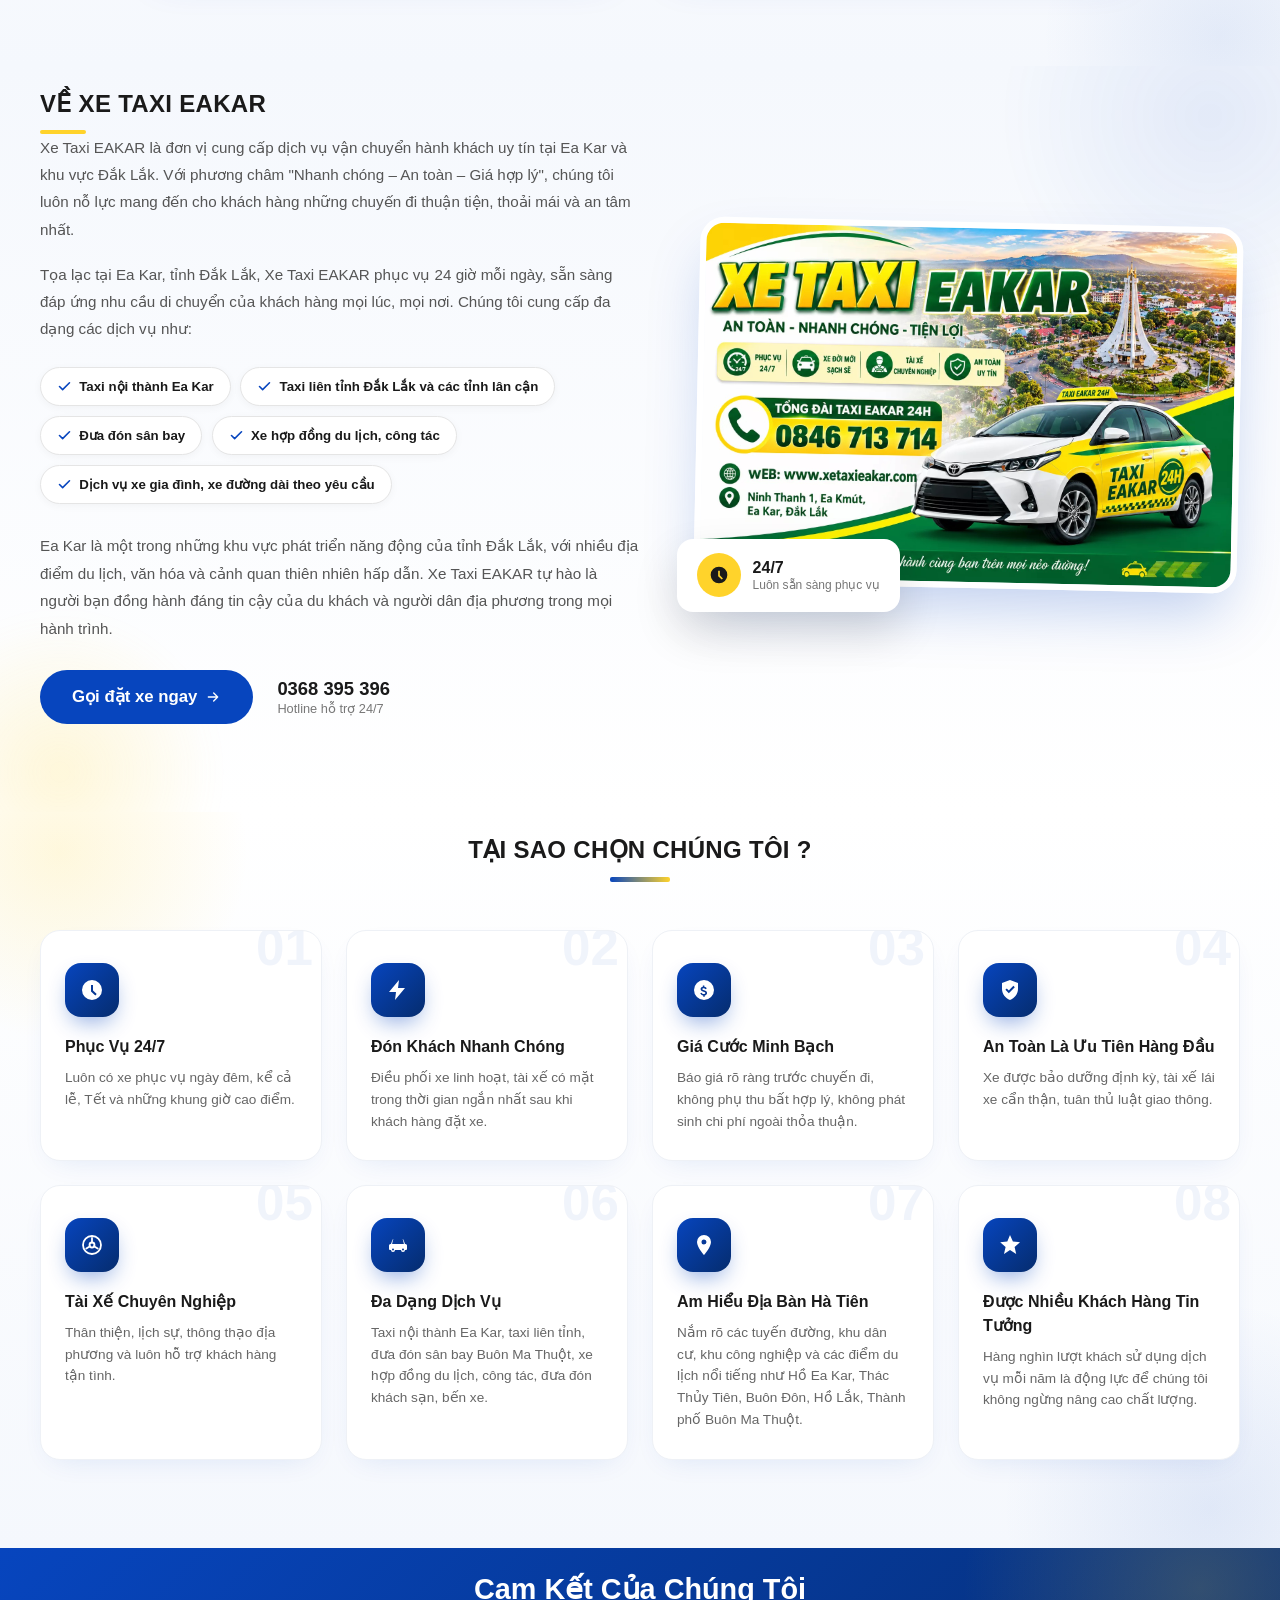
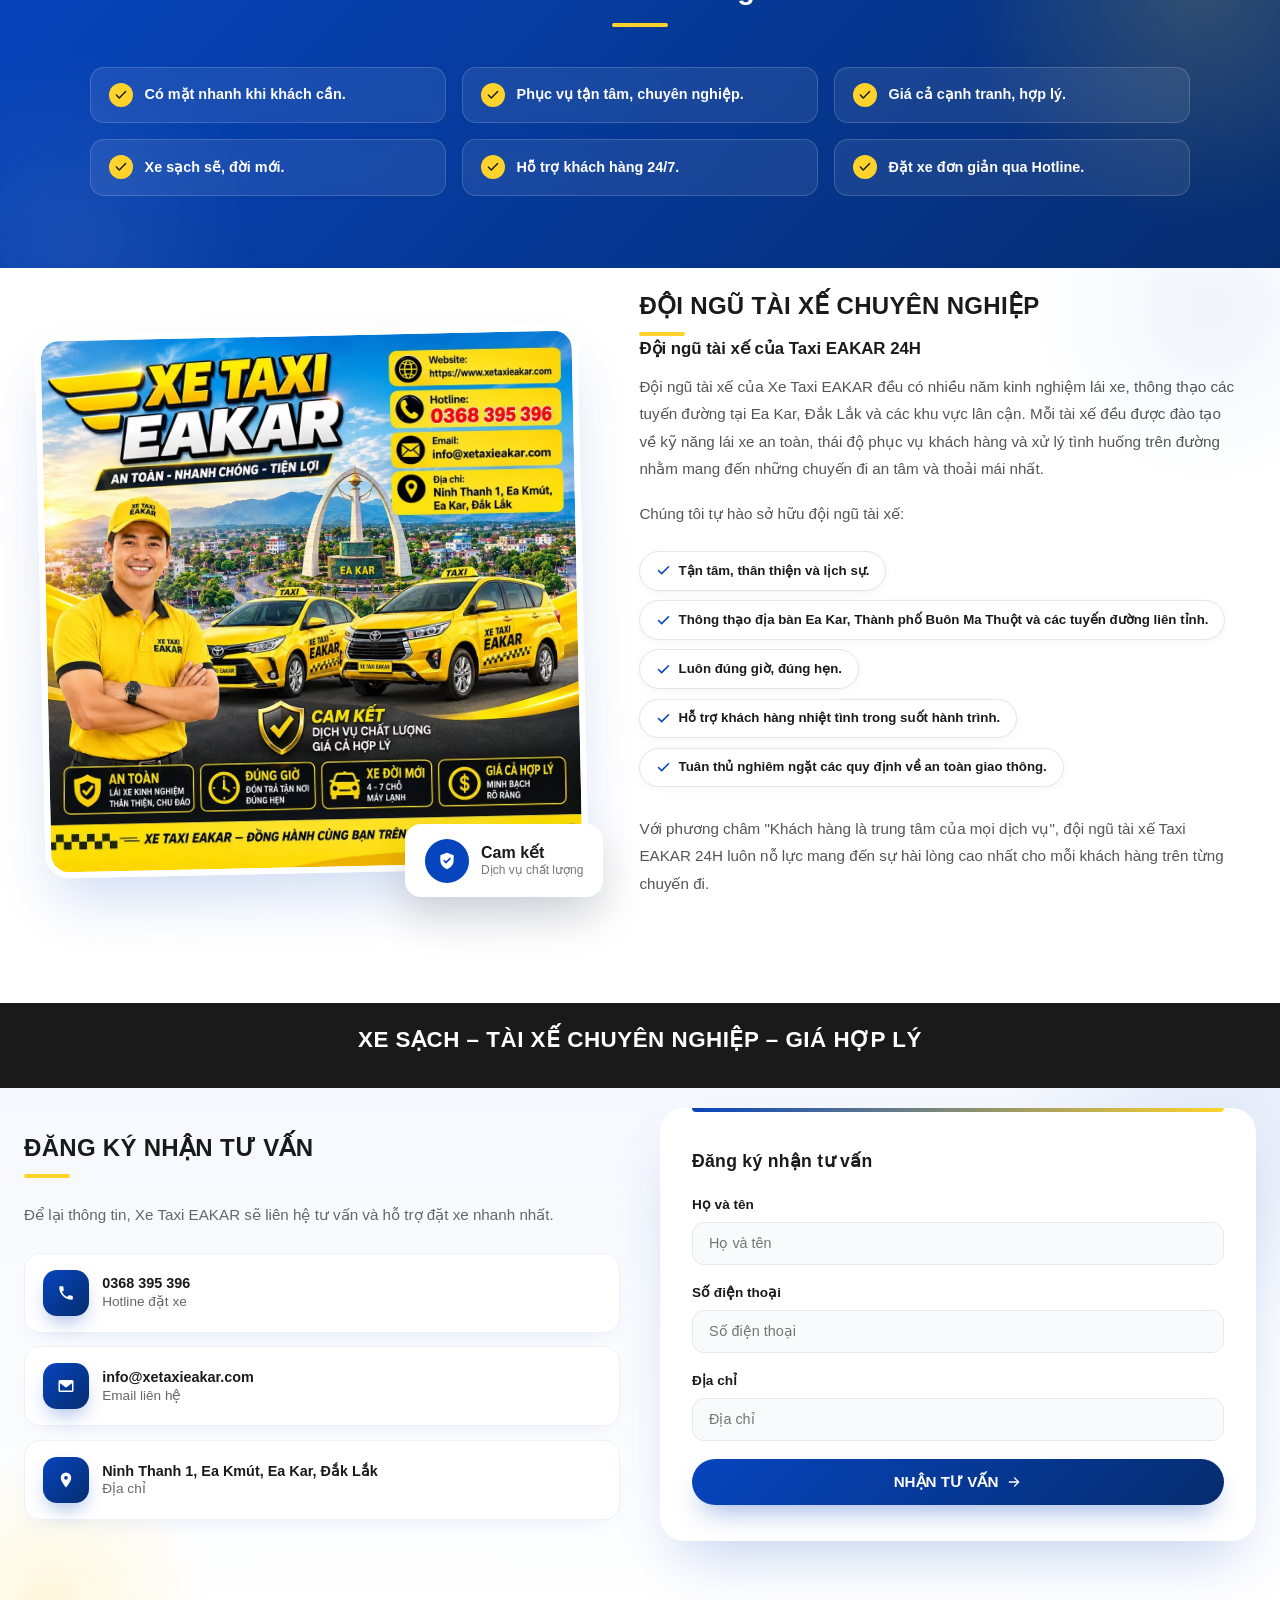
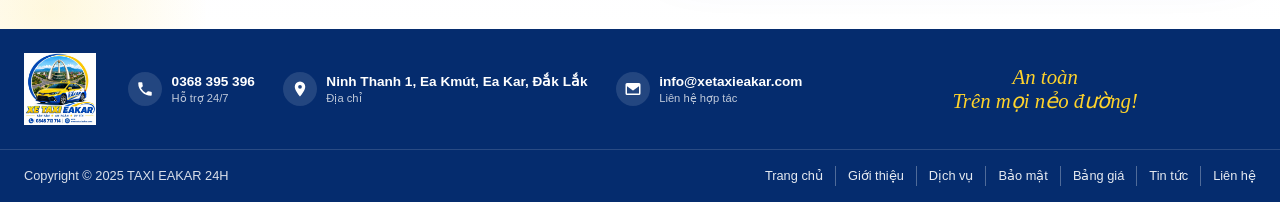
==== commit 1f2b814c: "feat: update hero section with call-to-action banner and refresh SVG icons" ====
--- a/html/index.html
+++ b/html/index.html
@@ -3,7 +3,7 @@
 <head>
   <meta charset="UTF-8">
   <meta name="viewport" content="width=device-width, initial-scale=1.0">
-  <title>Xe Taxi Eakar - Đặt Xe Nhanh 24/7 | Taxi Gò Công</title>
+  <title>Xe Taxi Eakar - Đặt Xe Nhanh 24/7</title>
   <meta name="description" content="Xe Taxi Eakar cung cấp dịch vụ taxi giá rẻ, taxi nội thành, taxi liên tỉnh, đưa đón sân bay và xe hợp đồng tại Ea Kar, Đắk Lắk. Phục vụ 24/7 với đội ngũ tài xế chuyên nghiệp, xe sạch sẽ, giá cước minh bạch. Gọi ngay 0368 395 396 để đặt xe nhanh chóng và an toàn.">
   <link rel="icon" href="assets/icons/favicon.ico" sizes="any">
   <link rel="icon" type="image/png" sizes="32x32" href="assets/icons/favicon-32x32.png">
@@ -14,7 +14,7 @@
 <body>
 
   <!-- ==========================================
-       HEADER — Taxi Gò Công (taxigocongdongthap.com), exact reproduction
+       HEADER
        ========================================== -->
   <header class="site-header">
     <div class="header-inner">
@@ -78,7 +78,7 @@
   </header>
 
   <!-- ==========================================
-       MAIN CONTENT — Xe Taxi Eakar content (xetaxieakar.com), styled with Taxi Gò Công's design
+       MAIN CONTENT — Xe Taxi Eakar content (xetaxieakar.com)
        ========================================== -->
   <main>
 
@@ -86,6 +86,17 @@
     <section class="eakar-hero">
       <div class="hero-inner">
         <div class="hero-content">
+          <a href="tel:0846713714" class="hero-caption">
+            <span class="hero-caption-icon">
+              <svg viewBox="0 0 24 24" width="16" height="16" fill="currentColor" aria-hidden="true">
+                <path d="M6.62 10.79a15.05 15.05 0 0 0 6.59 6.59l2.2-2.2a1 1 0 0 1 1.01-.24 11.36 11.36 0 0 0 3.57.57 1 1 0 0 1 1 1V20a1 1 0 0 1-1 1A17 17 0 0 1 3 4a1 1 0 0 1 1-1h3.5a1 1 0 0 1 1 1 11.36 11.36 0 0 0 .57 3.57 1 1 0 0 1-.25 1.01z" />
+              </svg>
+            </span>
+            <span class="hero-caption-text">
+              <strong>Taxi Eakar 24h</strong> · 0846.713.714 · Gọi là có mặt ạ 🫡
+            </span>
+          </a>
+
           <span class="hero-kicker">Đồng hành mọi hành trình</span>
           <h1 class="hero-title">
             <span class="hero-title-dark">XE TAXI</span>
@@ -142,8 +153,10 @@
     <form class="quick-booking" id="quickBookingForm">
       <div class="qb-intro">
         <span class="qb-intro-icon">
-          <svg viewBox="0 0 24 24" width="24" height="24" fill="currentColor" aria-hidden="true">
-            <path d="M5 11l1.2-3.6A2 2 0 0 1 8.1 6h7.8a2 2 0 0 1 1.9 1.4L19 11h.5A1.5 1.5 0 0 1 21 12.5V16a1 1 0 0 1-1 1h-1a2 2 0 1 1-4 0H9a2 2 0 1 1-4 0H4a1 1 0 0 1-1-1v-3.5A1.5 1.5 0 0 1 4.5 11H5zm2.2-5-1.1 5h11.8l-1.1-5H7.2zM7 15.5a1 1 0 1 0 0 2 1 1 0 0 0 0-2zm10 0a1 1 0 1 0 0 2 1 1 0 0 0 0-2z" />
+          <svg viewBox="0 0 24 24" width="24" height="24" fill="none" stroke="currentColor" stroke-width="1.8" stroke-linecap="round" stroke-linejoin="round" aria-hidden="true">
+            <path d="M14 16H9m10 0h3v-3.15a1 1 0 0 0-.84-.99L16 11l-2.7-3.6a1 1 0 0 0-.8-.4H5.24a2 2 0 0 0-1.8 1.1l-.8 1.63A6 6 0 0 0 2 12.42V16h2" />
+            <circle cx="6.5" cy="16.5" r="2.25" />
+            <circle cx="16.5" cy="16.5" r="2.25" />
           </svg>
         </span>
         <span class="qb-intro-text">
@@ -465,8 +478,10 @@
           </div>
           <div class="why-us-card">
             <span class="why-us-icon">
-              <svg viewBox="0 0 24 24" width="24" height="24" fill="currentColor" aria-hidden="true">
-                <path d="M12 3a5 5 0 0 0-5 5v1H5a2 2 0 0 0-2 2v1h18v-1a2 2 0 0 0-2-2h-2V8a5 5 0 0 0-5-5zM5 13v1a2 2 0 0 0 2 2h10a2 2 0 0 0 2-2v-1H5z" />
+              <svg viewBox="0 0 24 24" width="24" height="24" fill="none" stroke="currentColor" stroke-width="1.8" stroke-linecap="round" stroke-linejoin="round" aria-hidden="true">
+                <circle cx="12" cy="12" r="9" />
+                <circle cx="12" cy="12" r="2.5" />
+                <path d="M12 5v4.3M6.3 15.5l3.8-2.2M17.7 15.5l-3.8-2.2" />
               </svg>
             </span>
             <h3>Tài Xế Chuyên Nghiệp</h3>
@@ -670,7 +685,7 @@
   </main>
 
   <!-- ==========================================
-       FOOTER — Taxi Gò Công (taxigocongdongthap.com), exact reproduction
+       FOOTER
        ========================================== -->
   <footer class="site-footer">
     <div class="footer-top">
--- a/html/style.css
+++ b/html/style.css
@@ -51,8 +51,7 @@
 }
 
 /* ==============================================
-   2-7. SITE B DESIGN SYSTEM, HEADER, FOOTER, COMPONENTS
-   (verbatim from taxigocongdongthap.com /css/style.css, asset paths localized)
+   2-7. DESIGN SYSTEM, HEADER, FOOTER, COMPONENTS
    ============================================== */
 :root {
   --color-primary: #0745be;
@@ -456,7 +455,7 @@
 .hero-inner {
   position: absolute;
   inset: 0;
-  max-width: 1300px;
+  max-width: 1450px;
   margin: 0 auto;
   display: flex;
   align-items: center;
@@ -504,6 +503,8 @@
   line-height: 1.1;
   margin-bottom: 0.5rem;
   letter-spacing: 0.5px;
+  display: flex;
+  align-items: center;
 }
 
 .hero-title-dark {
@@ -512,6 +513,7 @@
 
 .hero-title-primary {
   color: var(--color-primary);
+  margin-left: 10px;
 }
 
 .hero-subtitle {
@@ -587,6 +589,47 @@
 
 .hero-cta:hover {
   background: #06379a;
+}
+
+.hero-caption {
+  display: inline-flex;
+  align-items: center;
+  gap: 0.5rem;
+  margin-bottom: 1.1rem;
+  background: #fff;
+  border-radius: 50px;
+  padding: 0.4rem 1rem 0.4rem 0.4rem;
+  box-shadow: 0 8px 20px rgba(0, 0, 0, 0.1);
+  text-decoration: none;
+  transition: transform 0.2s ease, box-shadow 0.2s ease;
+}
+
+.hero-caption:hover {
+  transform: translateY(-2px);
+  box-shadow: 0 12px 26px rgba(0, 0, 0, 0.14);
+}
+
+.hero-caption-icon {
+  width: 30px;
+  height: 30px;
+  border-radius: 50%;
+  background: var(--color-primary);
+  color: #fff;
+  display: flex;
+  align-items: center;
+  justify-content: center;
+  flex-shrink: 0;
+}
+
+.hero-caption-text {
+  font-size: clamp(0.68rem, 1vw, 0.8rem);
+  font-weight: 600;
+  color: var(--color-dark);
+}
+
+.hero-caption-text strong {
+  font-weight: 800;
+  color: var(--color-primary);
 }
 
 .hero-car {
@@ -880,7 +923,7 @@
    ⚠️ Mất rule này = form hỏng IM LẶNG: khách thật (hoặc autofill của trình duyệt) điền vào ô
    hiện ra, server coi là bot và âm thầm bỏ qua, vẫn trả về thành công. Mất khách mà không ai
    biết, không log, không lỗi. Sau mọi lần sửa/merge file CSS này phải kiểm lại:
-     curl -s https://taxigocongdongthap.com/css/style.css | grep -c hp-field   # phải khác 0 */
+     grep -c hp-field style.css   # phải khác 0 */
 .hp-field {
   position: absolute !important;
   left: -9999px !important;
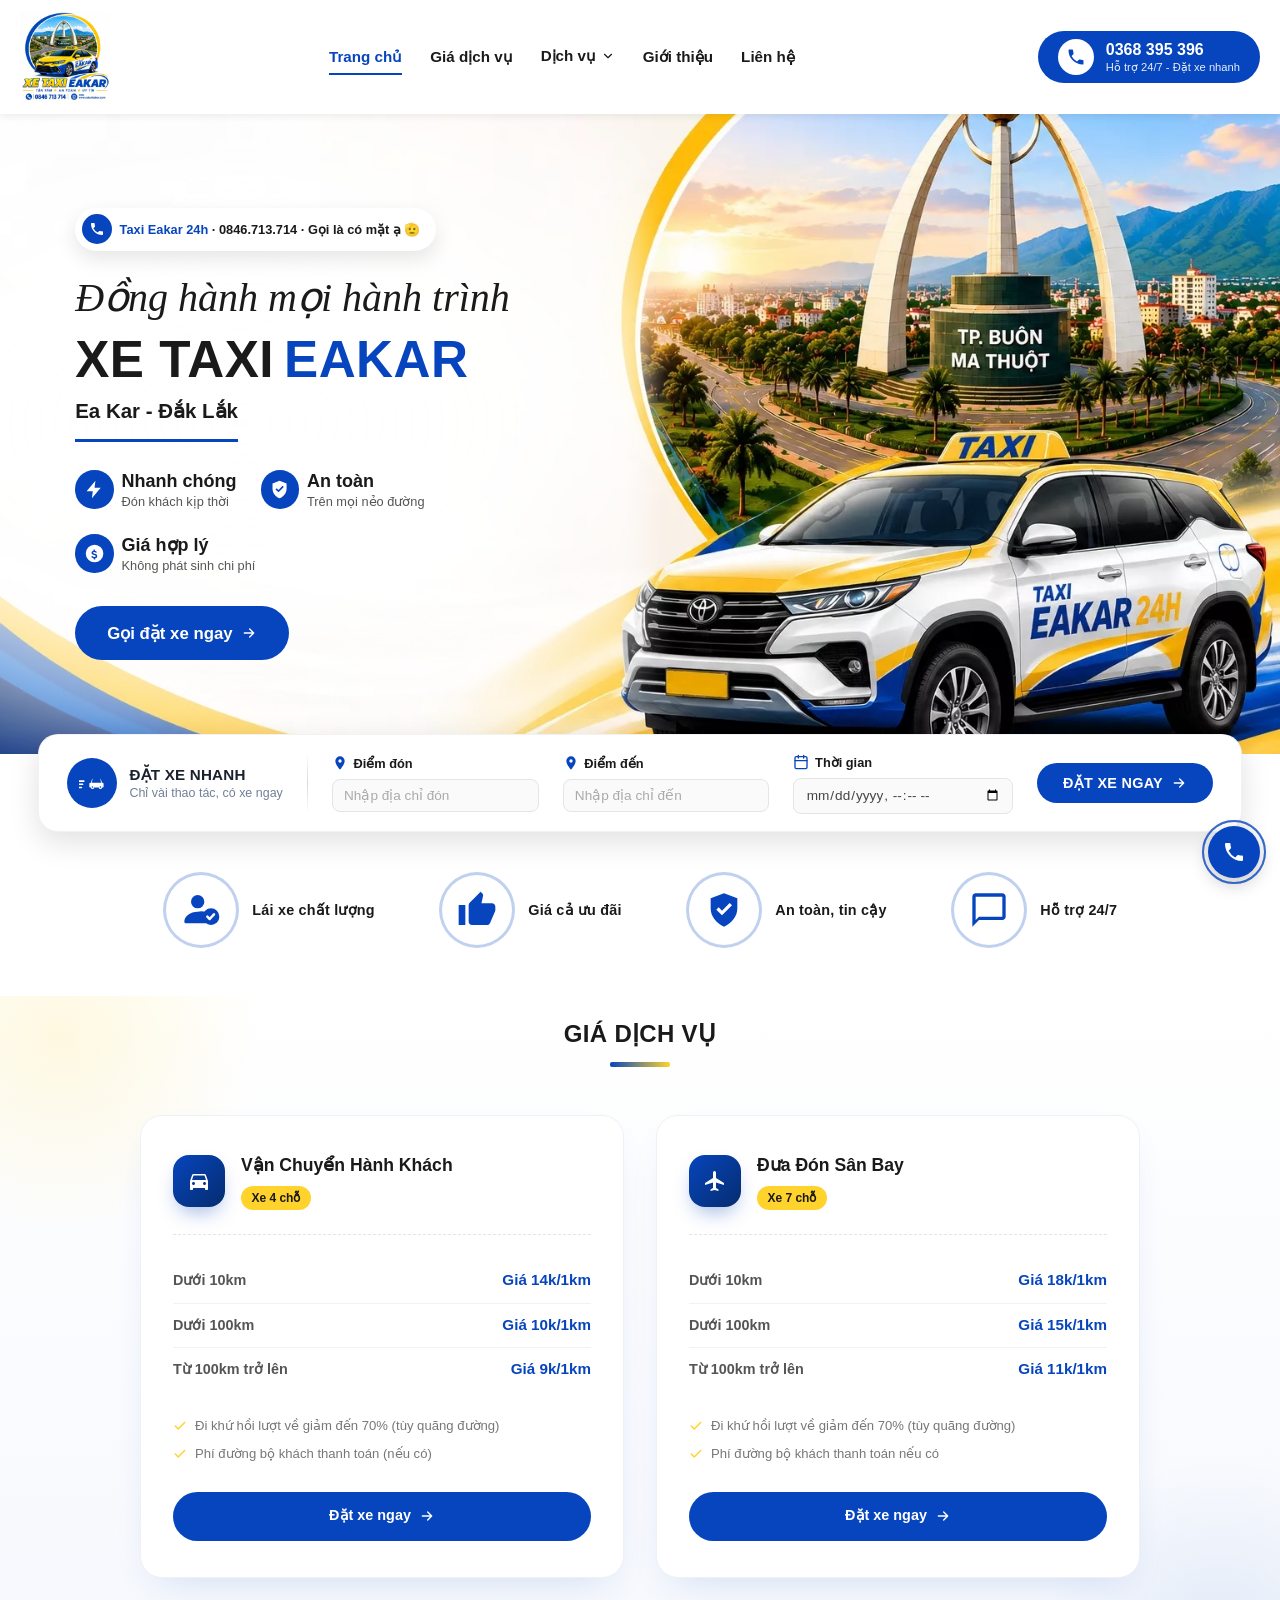
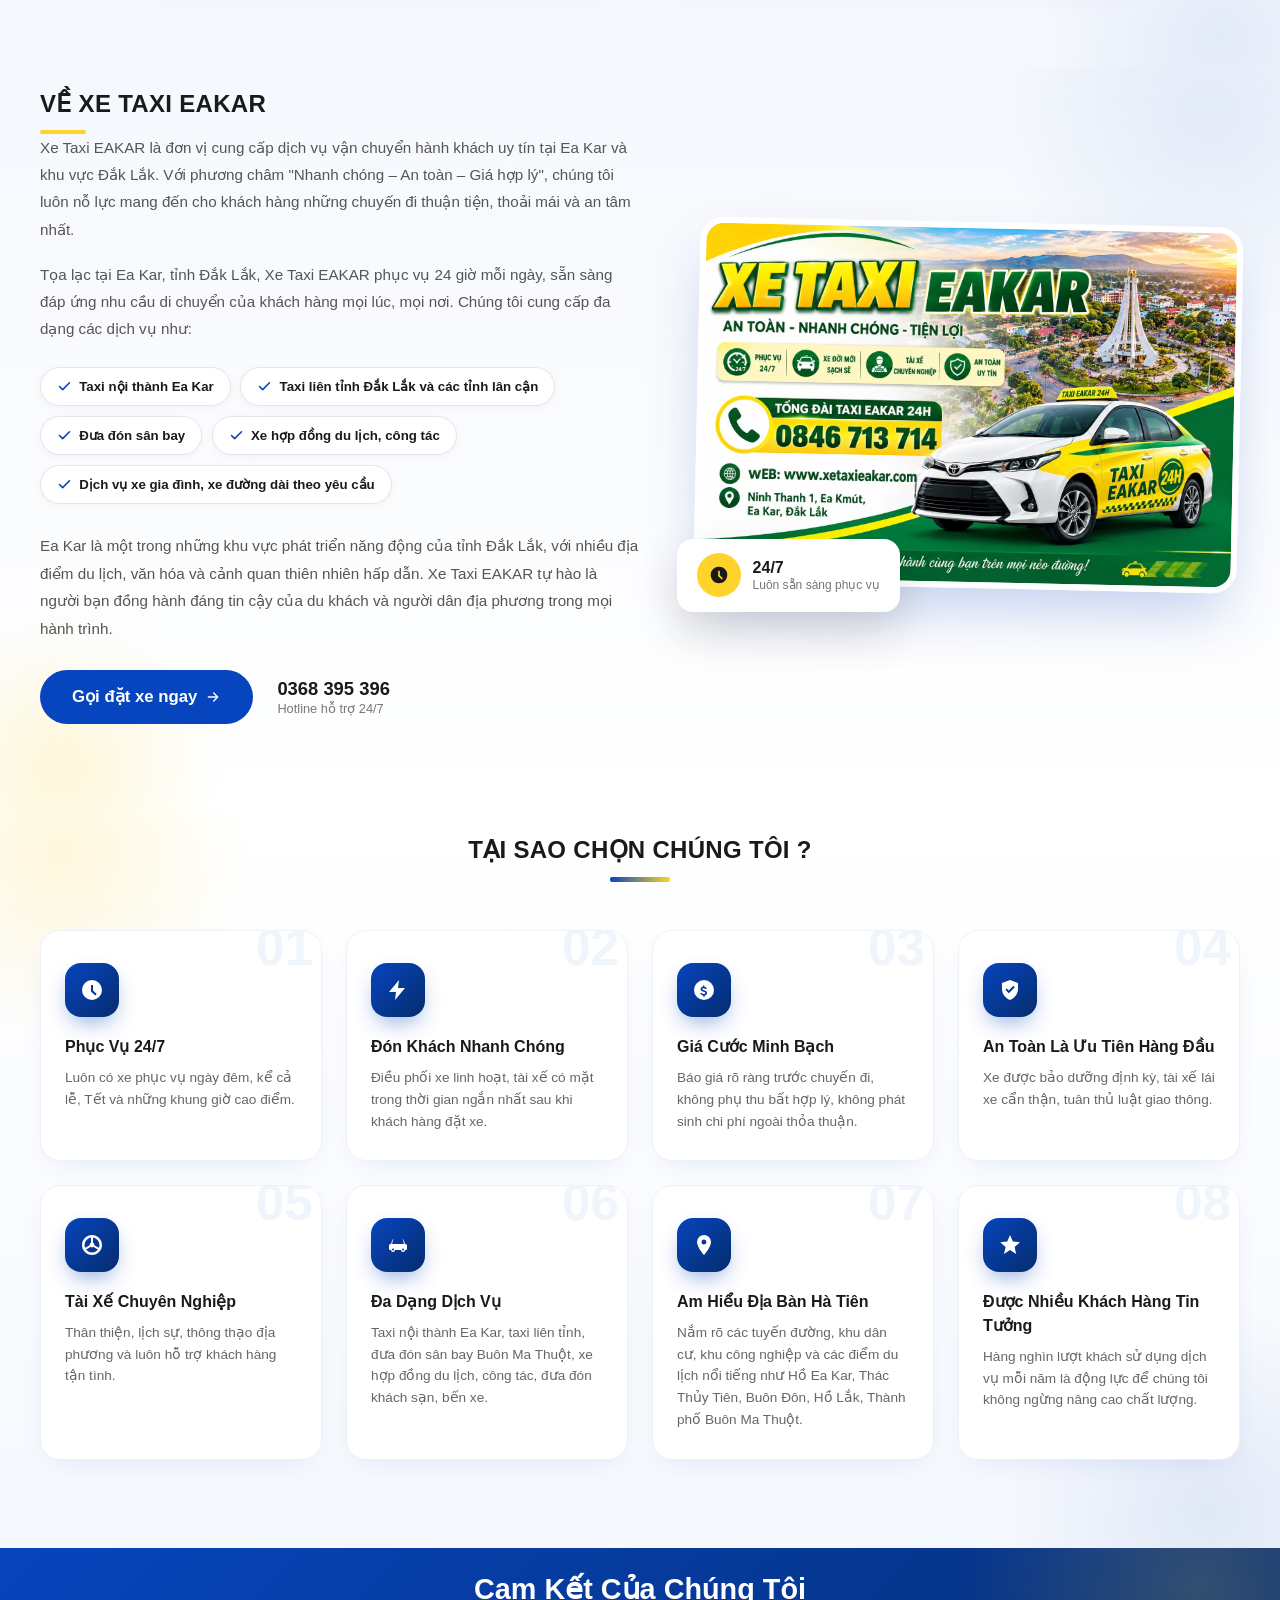
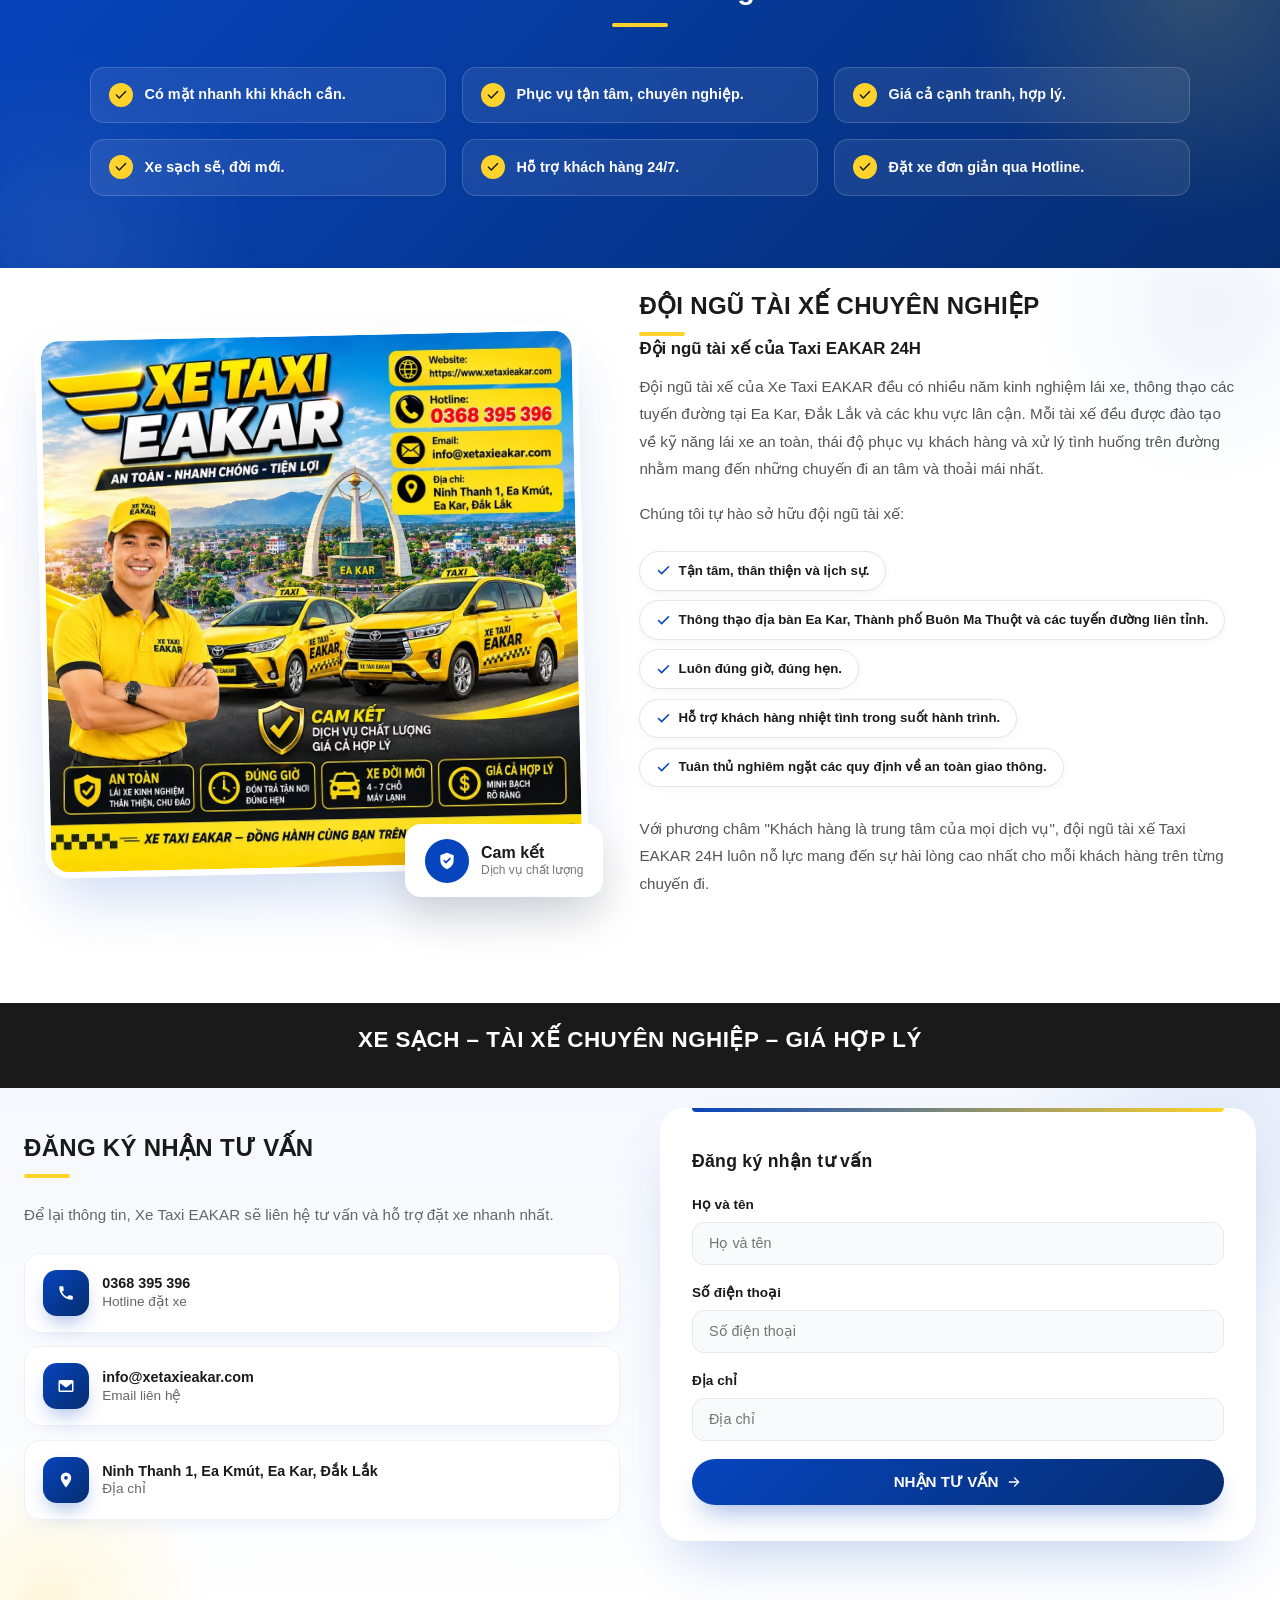
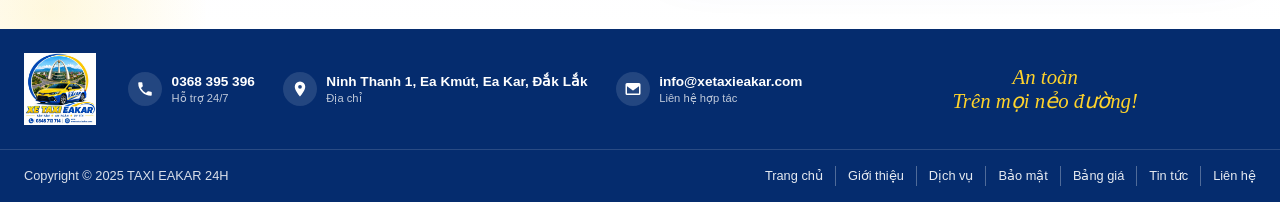
==== commit b4b5de73: "feat: update navigation menu to feature specific services and add new service pages" ====
--- a/html/index.html
+++ b/html/index.html
@@ -35,12 +35,14 @@
           <li><a href="/gia-dich-vu">Giá dịch vụ</a></li>
           <li class="has-dropdown">
             <a href="#" class="nav-dropdown-toggle" aria-haspopup="true" aria-expanded="false">
-              Chính sách
+              Dịch vụ
               <svg viewBox="0 0 24 24" width="14" height="14" fill="none" stroke="currentColor" stroke-width="2" stroke-linecap="round" stroke-linejoin="round" aria-hidden="true"><path d="M6 9l6 6 6-6" /></svg>
             </a>
             <div class="nav-dropdown">
-              <a href="/dich-vu">Dịch vụ</a>
-              <a href="/bao-mat">Bảo mật</a>
+              <a href="/van-chuyen-hanh-khach">Vận chuyển hành khách</a>
+              <a href="/dua-don-san-bay">Đưa đón sân bay</a>
+              <a href="/xe-hop-dong-du-lich">Xe hợp đồng du lịch</a>
+              <a href="/gia-dich-vu">Xem bảng giá đầy đủ</a>
             </div>
           </li>
           <li><a href="/gioi-thieu">Giới thiệu</a></li>
@@ -153,10 +155,9 @@
     <form class="quick-booking" id="quickBookingForm">
       <div class="qb-intro">
         <span class="qb-intro-icon">
-          <svg viewBox="0 0 24 24" width="24" height="24" fill="none" stroke="currentColor" stroke-width="1.8" stroke-linecap="round" stroke-linejoin="round" aria-hidden="true">
-            <path d="M14 16H9m10 0h3v-3.15a1 1 0 0 0-.84-.99L16 11l-2.7-3.6a1 1 0 0 0-.8-.4H5.24a2 2 0 0 0-1.8 1.1l-.8 1.63A6 6 0 0 0 2 12.42V16h2" />
-            <circle cx="6.5" cy="16.5" r="2.25" />
-            <circle cx="16.5" cy="16.5" r="2.25" />
+          <svg viewBox="0 0 34 24" width="27" height="19" fill="currentColor" aria-hidden="true">
+            <path d="M0 9h6M0 13h4.5M0 17h3" stroke="currentColor" stroke-width="2" stroke-linecap="round" fill="none" />
+            <path d="M15 11l1.2-3.6A2 2 0 0 1 18.1 6h7.8a2 2 0 0 1 1.9 1.4L29 11h.5A1.5 1.5 0 0 1 31 12.5V16a1 1 0 0 1-1 1h-1a2 2 0 1 1-4 0H19a2 2 0 1 1-4 0H14a1 1 0 0 1-1-1v-3.5A1.5 1.5 0 0 1 14.5 11H15zm2.2-5-1.1 5h11.8l-1.1-5H17.2zM17 15.5a1 1 0 1 0 0 2 1 1 0 0 0 0-2zm10 0a1 1 0 1 0 0 2 1 1 0 0 0 0-2z" />
           </svg>
         </span>
         <span class="qb-intro-text">
@@ -216,7 +217,9 @@
         <div class="feature-item">
           <span class="feature-icon">
             <svg viewBox="0 0 24 24" width="40" height="40" fill="currentColor" aria-hidden="true">
-              <path d="M11 2v9h9c0 4.97-4.03 9-9 9s-9-4.03-9-9 4.03-9 9-9zm2 0a9 9 0 0 1 9 9h-9V2z" />
+              <path d="M10 11a4 4 0 1 0 0-8 4 4 0 0 0 0 8zm0 2c-4.42 0-8 2.69-8 6a1 1 0 0 0 1 1h12.17a5.47 5.47 0 0 1-1.17-4c0-1.07.3-2.07.81-2.93A11.5 11.5 0 0 0 10 13z" />
+              <circle cx="18" cy="16" r="5" />
+              <path d="m15.8 16 1.4 1.4 2.6-2.8" fill="none" stroke="#fff" stroke-width="1.5" stroke-linecap="round" stroke-linejoin="round" />
             </svg>
           </span>
           <span class="feature-text">
@@ -271,7 +274,7 @@
             <div class="price-card-head">
               <span class="price-card-icon">
                 <svg viewBox="0 0 24 24" width="24" height="24" fill="currentColor" aria-hidden="true">
-                  <path d="M5 11l1.2-3.6A2 2 0 0 1 8.1 6h7.8a2 2 0 0 1 1.9 1.4L19 11h.5A1.5 1.5 0 0 1 21 12.5V16a1 1 0 0 1-1 1h-1a2 2 0 1 1-4 0H9a2 2 0 1 1-4 0H4a1 1 0 0 1-1-1v-3.5A1.5 1.5 0 0 1 4.5 11H5zm2.2-5-1.1 5h11.8l-1.1-5H7.2zM7 15.5a1 1 0 1 0 0 2 1 1 0 0 0 0-2zm10 0a1 1 0 1 0 0 2 1 1 0 0 0 0-2z" />
+                  <path d="M18.92 6.01C18.72 5.42 18.16 5 17.5 5h-11c-.66 0-1.21.42-1.42 1.01L3 12v8c0 .55.45 1 1 1h1c.55 0 1-.45 1-1v-1h12v1c0 .55.45 1 1 1h1c.55 0 1-.45 1-1v-8l-2.08-5.99zM6.5 16c-.83 0-1.5-.67-1.5-1.5S5.67 13 6.5 13s1.5.67 1.5 1.5S7.33 16 6.5 16zm11 0c-.83 0-1.5-.67-1.5-1.5s.67-1.5 1.5-1.5 1.5.67 1.5 1.5-.67 1.5-1.5 1.5zM5 11l1.5-4.5h11L19 11H5z" />
                 </svg>
               </span>
               <div>
@@ -478,10 +481,12 @@
           </div>
           <div class="why-us-card">
             <span class="why-us-icon">
-              <svg viewBox="0 0 24 24" width="24" height="24" fill="none" stroke="currentColor" stroke-width="1.8" stroke-linecap="round" stroke-linejoin="round" aria-hidden="true">
-                <circle cx="12" cy="12" r="9" />
-                <circle cx="12" cy="12" r="2.5" />
-                <path d="M12 5v4.3M6.3 15.5l3.8-2.2M17.7 15.5l-3.8-2.2" />
+              <svg viewBox="0 0 24 24" width="24" height="24" fill="currentColor" aria-hidden="true">
+                <path fill-rule="evenodd" clip-rule="evenodd" d="M12 2C6.48 2 2 6.48 2 12s4.48 10 10 10 10-4.48 10-10S17.52 2 12 2zm0 2.5a7.5 7.5 0 1 1 0 15 7.5 7.5 0 0 1 0-15z" />
+                <rect x="11" y="3.2" width="2" height="8.8" rx="1" />
+                <rect x="11" y="3.2" width="2" height="8.8" rx="1" transform="rotate(120 12 12)" />
+                <rect x="11" y="3.2" width="2" height="8.8" rx="1" transform="rotate(240 12 12)" />
+                <circle cx="12" cy="12" r="2.4" />
               </svg>
             </span>
             <h3>Tài Xế Chuyên Nghiệp</h3>
--- a/html/style.css
+++ b/html/style.css
@@ -179,7 +179,7 @@
 
 .nav-dropdown {
   position: absolute;
-  top: 100%;
+  top: 70%;
   left: 50%;
   margin-top: 0.75rem;
   background: #fff;
@@ -189,7 +189,7 @@
   display: flex;
   flex-direction: column;
   gap: 0.15rem;
-  min-width: 160px;
+  min-width: 230px;
   opacity: 0;
   visibility: hidden;
   transform: translateX(-50%) translateY(8px);
@@ -3708,6 +3708,7 @@
 .price-card {
   display: flex;
   flex-direction: column;
+  scroll-margin-top: 110px;
   background: #fff;
   border: 1px solid #eef1f6;
   border-radius: 22px;
@@ -3762,6 +3763,24 @@
   background: var(--color-accent);
   padding: 0.2rem 0.65rem;
   border-radius: 50px;
+}
+
+.price-card-detail-link {
+  display: inline-block;
+  margin-left: 0.5rem;
+  font-size: 0.78rem;
+  font-weight: 700;
+  color: var(--color-primary);
+  text-decoration: none;
+}
+
+.price-card-detail-link:hover {
+  text-decoration: underline;
+}
+
+.price-cards-grid.single {
+  grid-template-columns: minmax(0, 480px);
+  justify-content: center;
 }
 
 .price-tiers {
